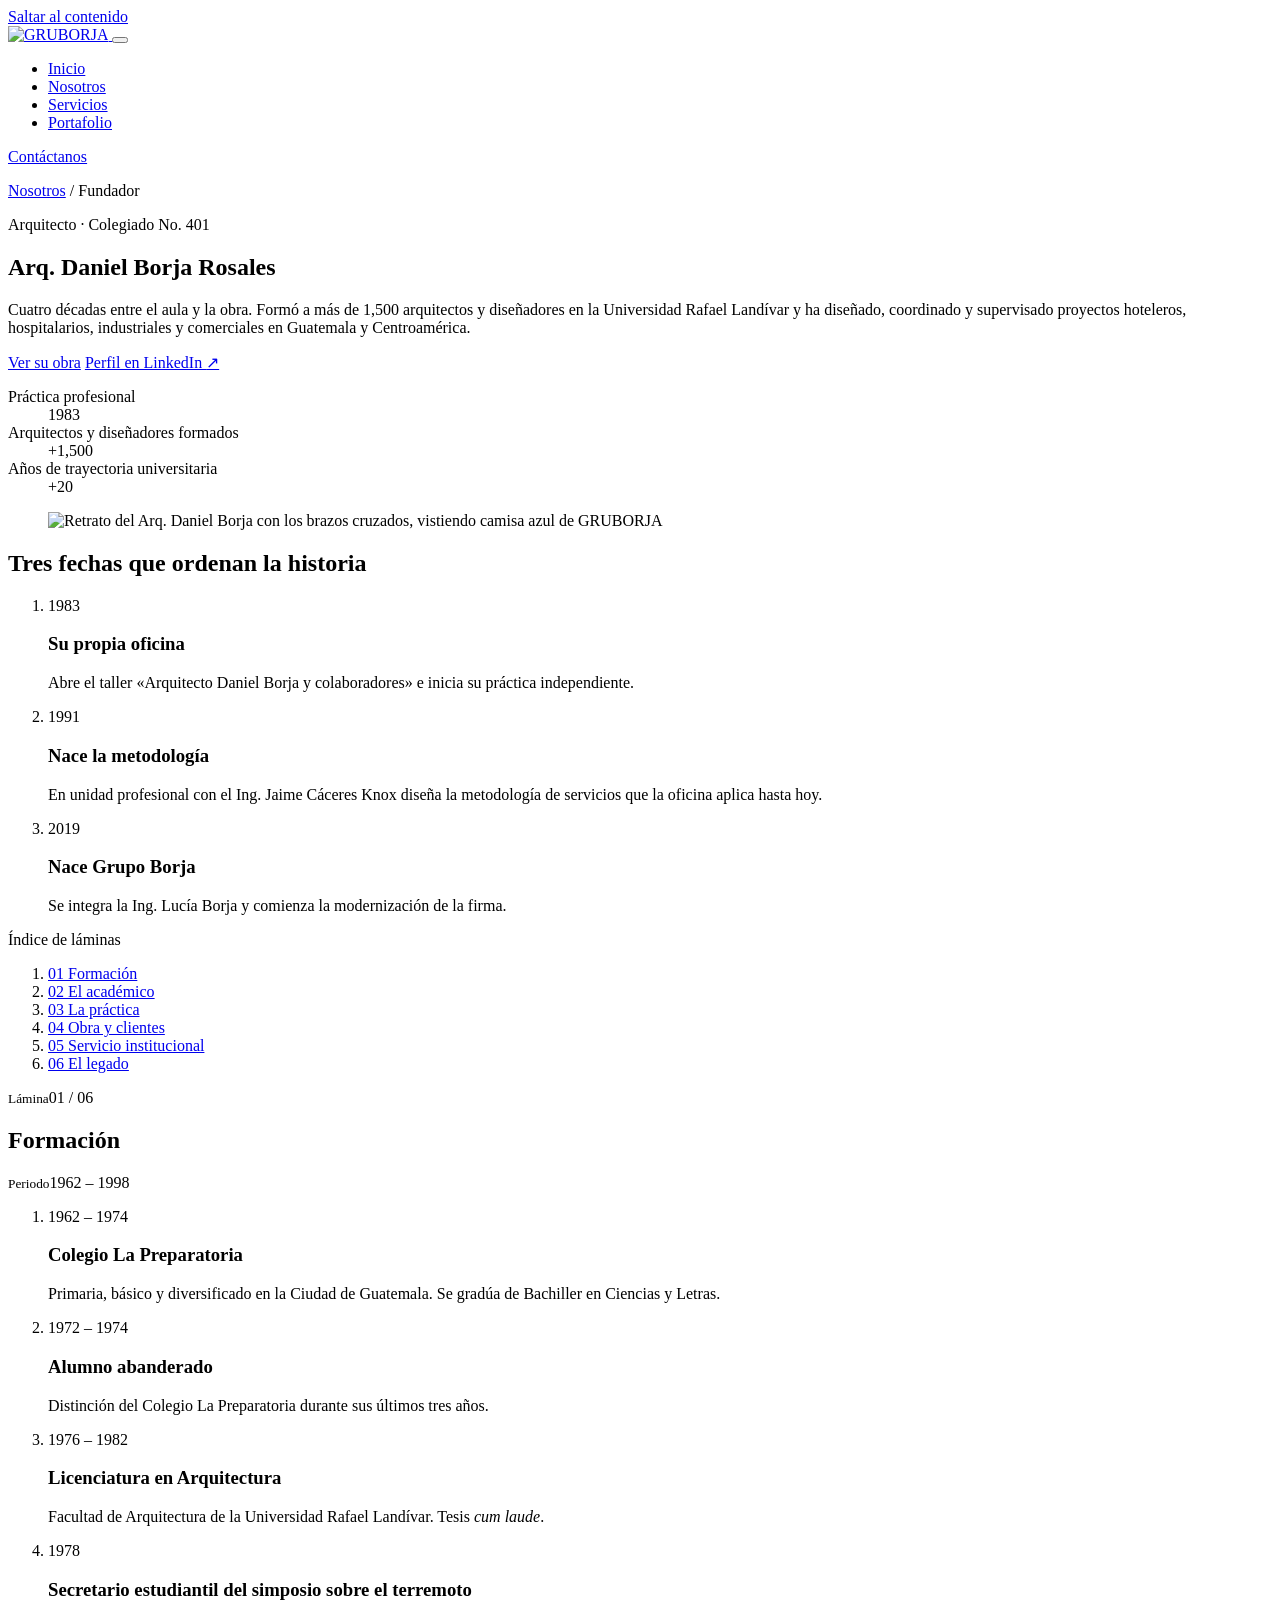
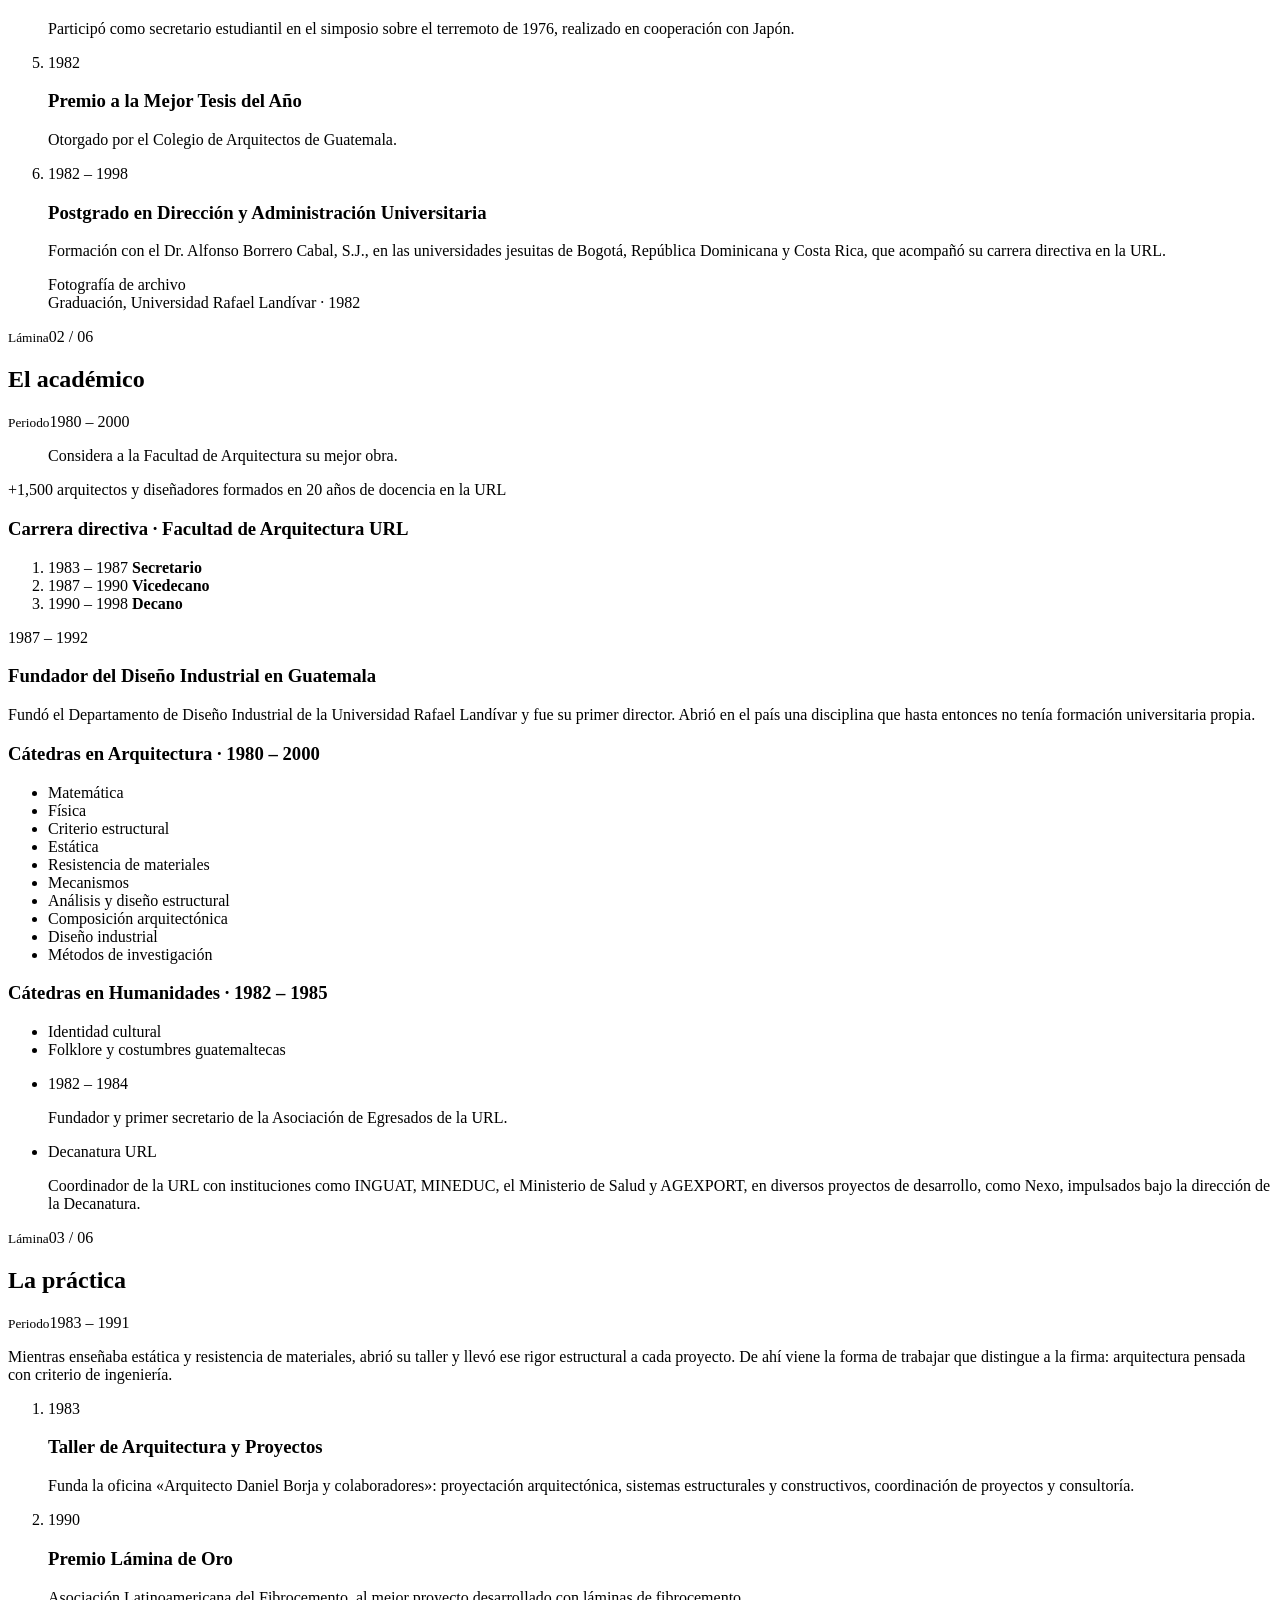
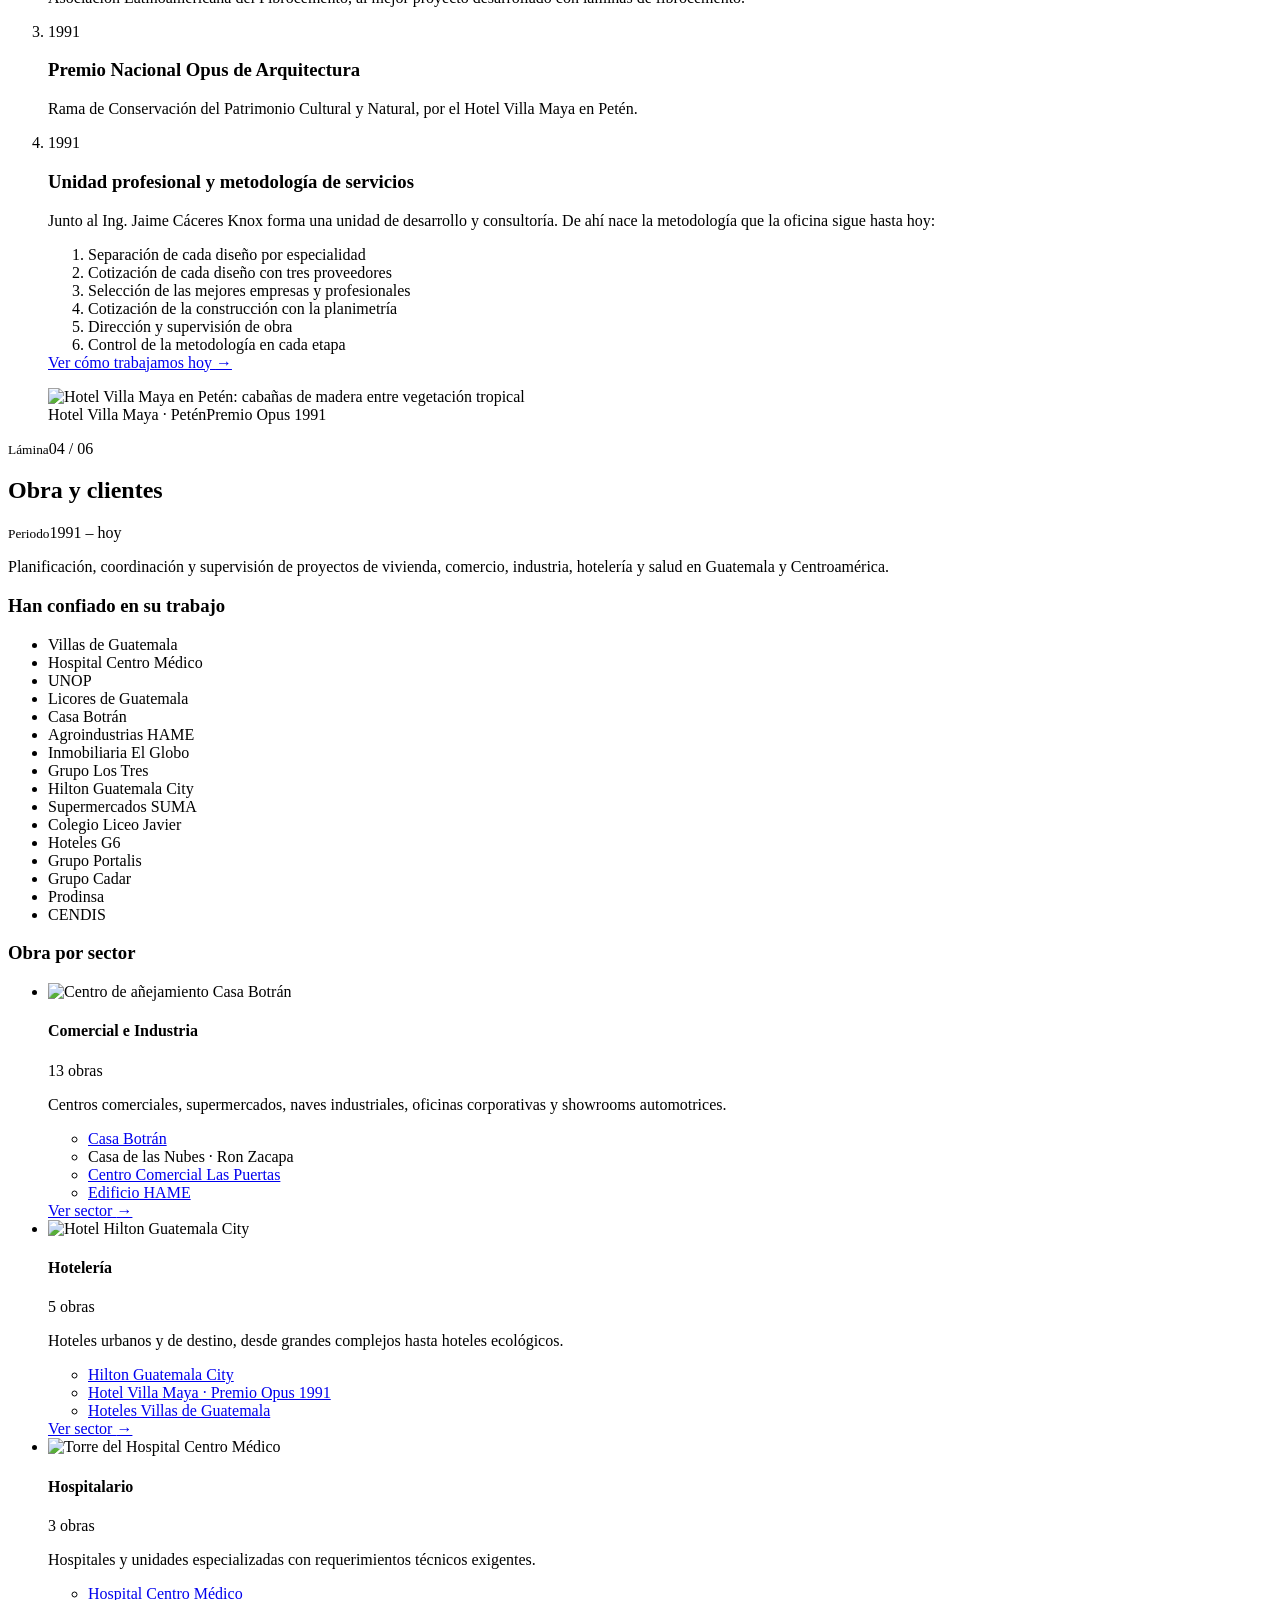
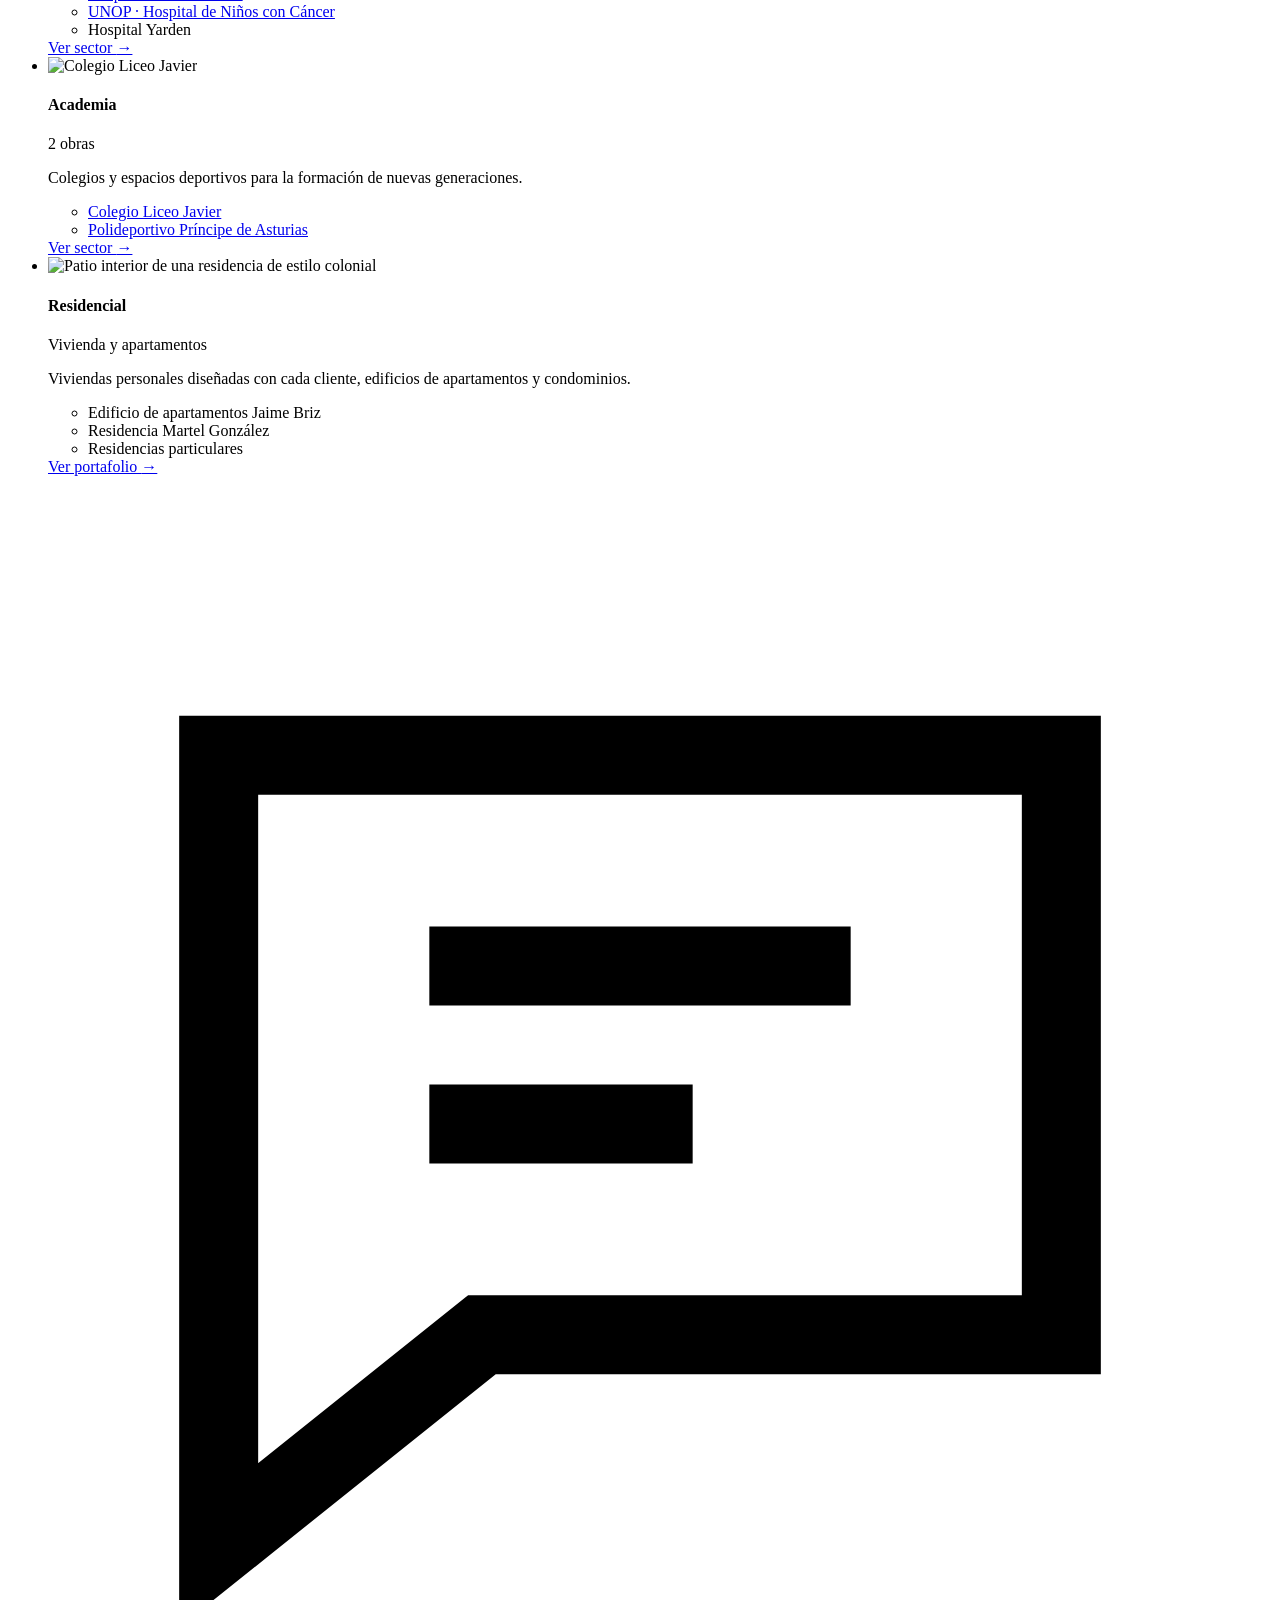
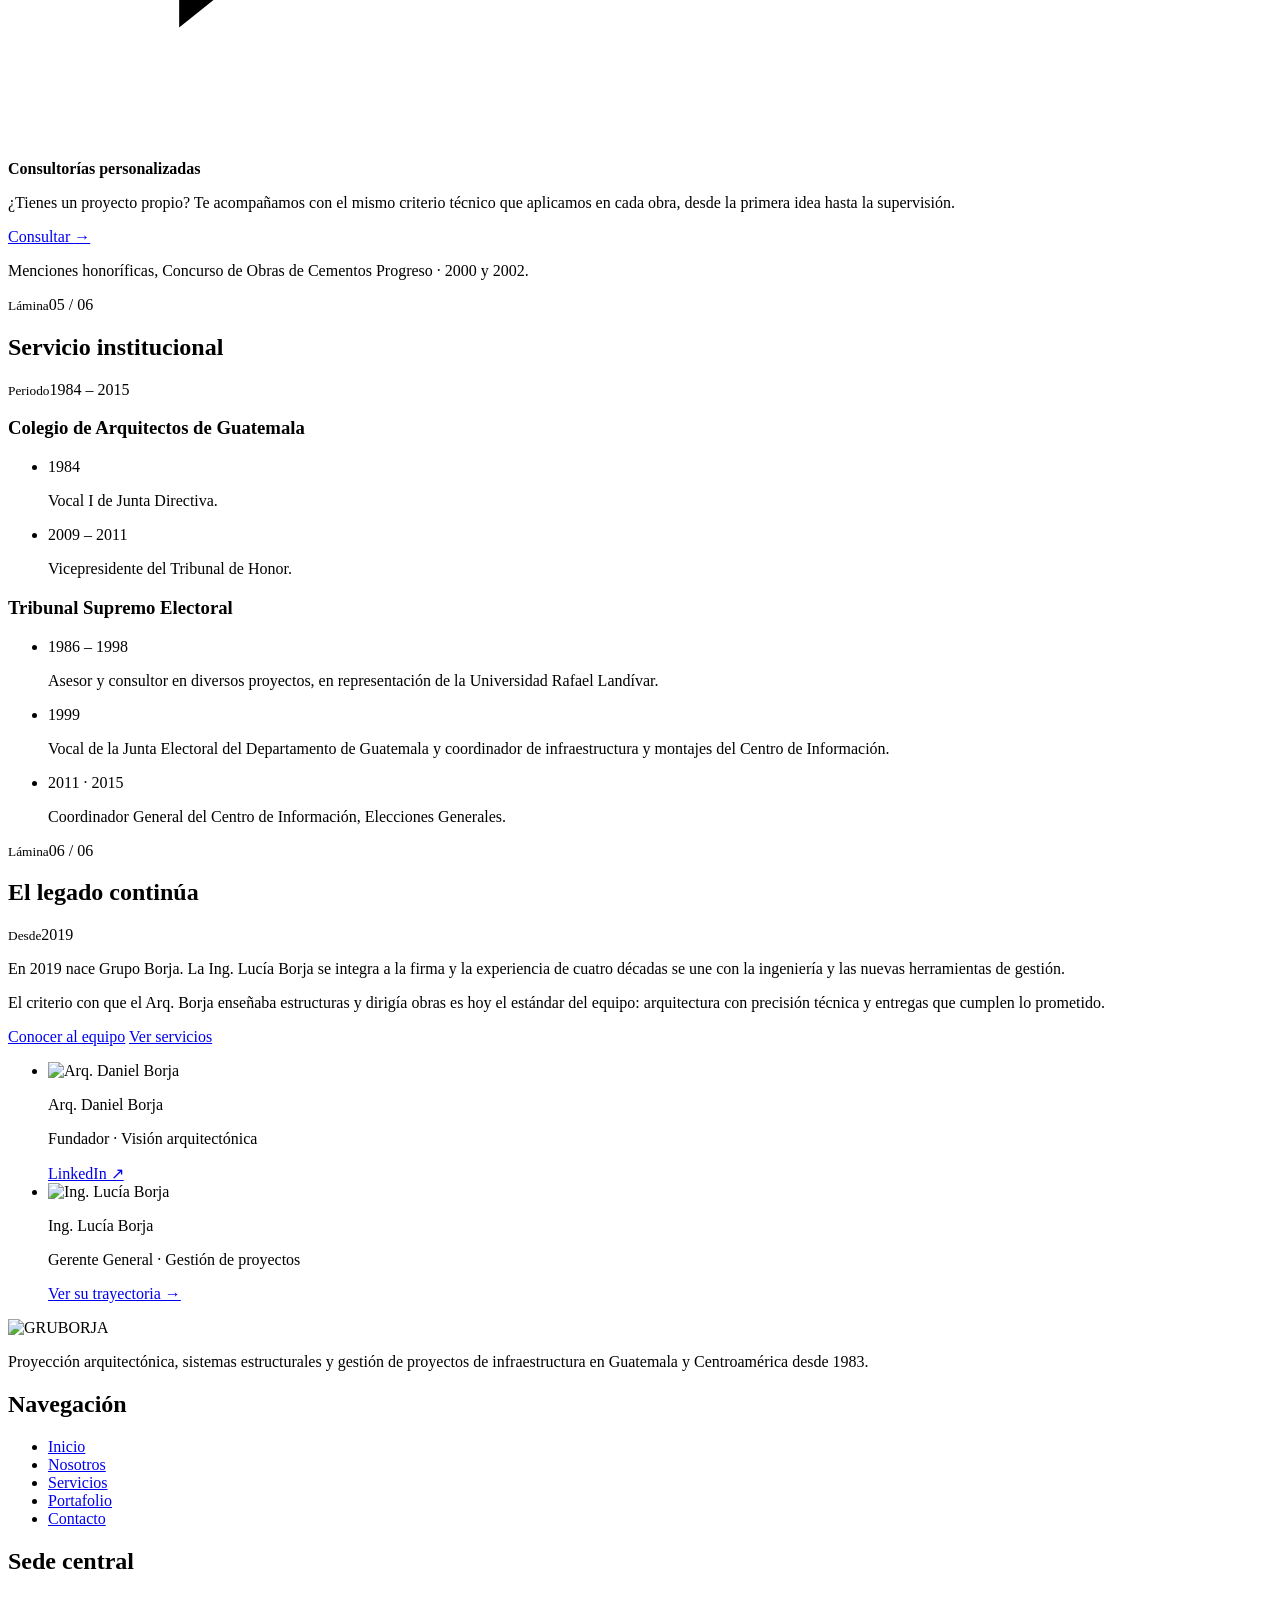
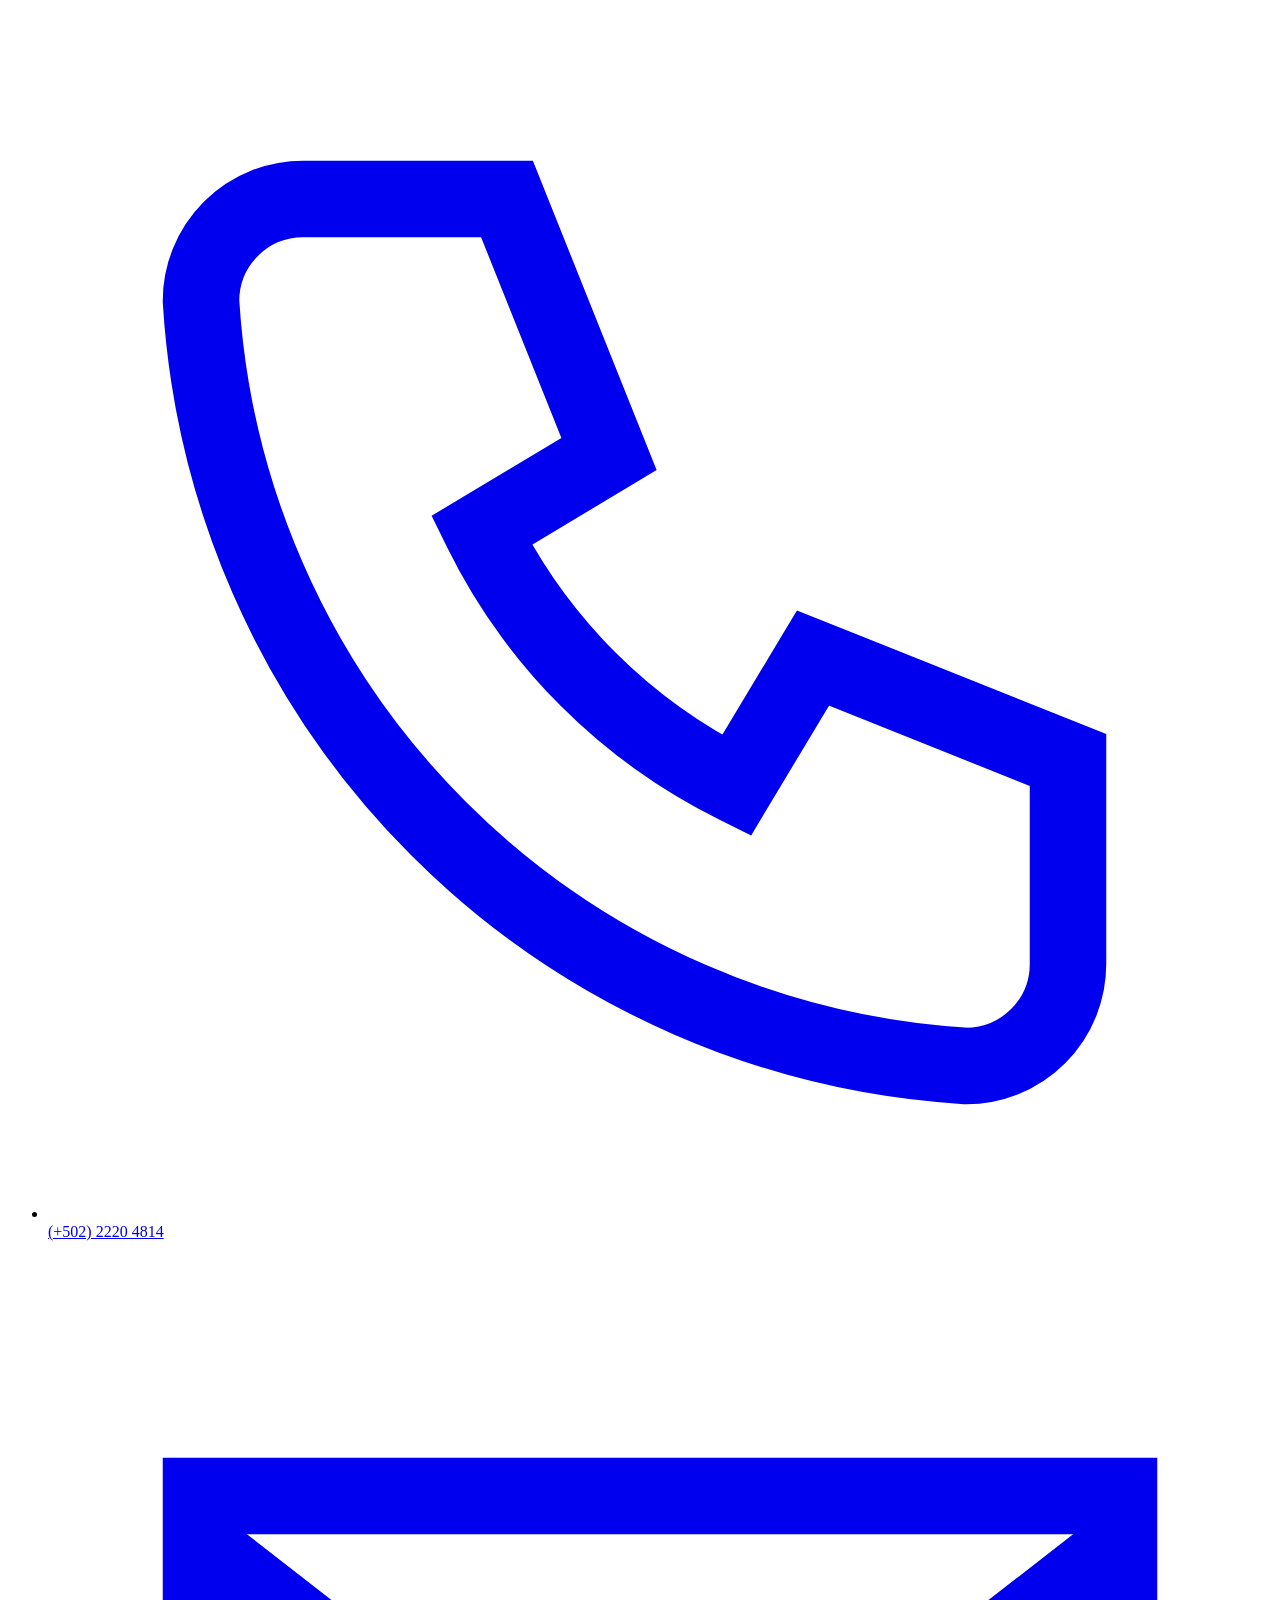
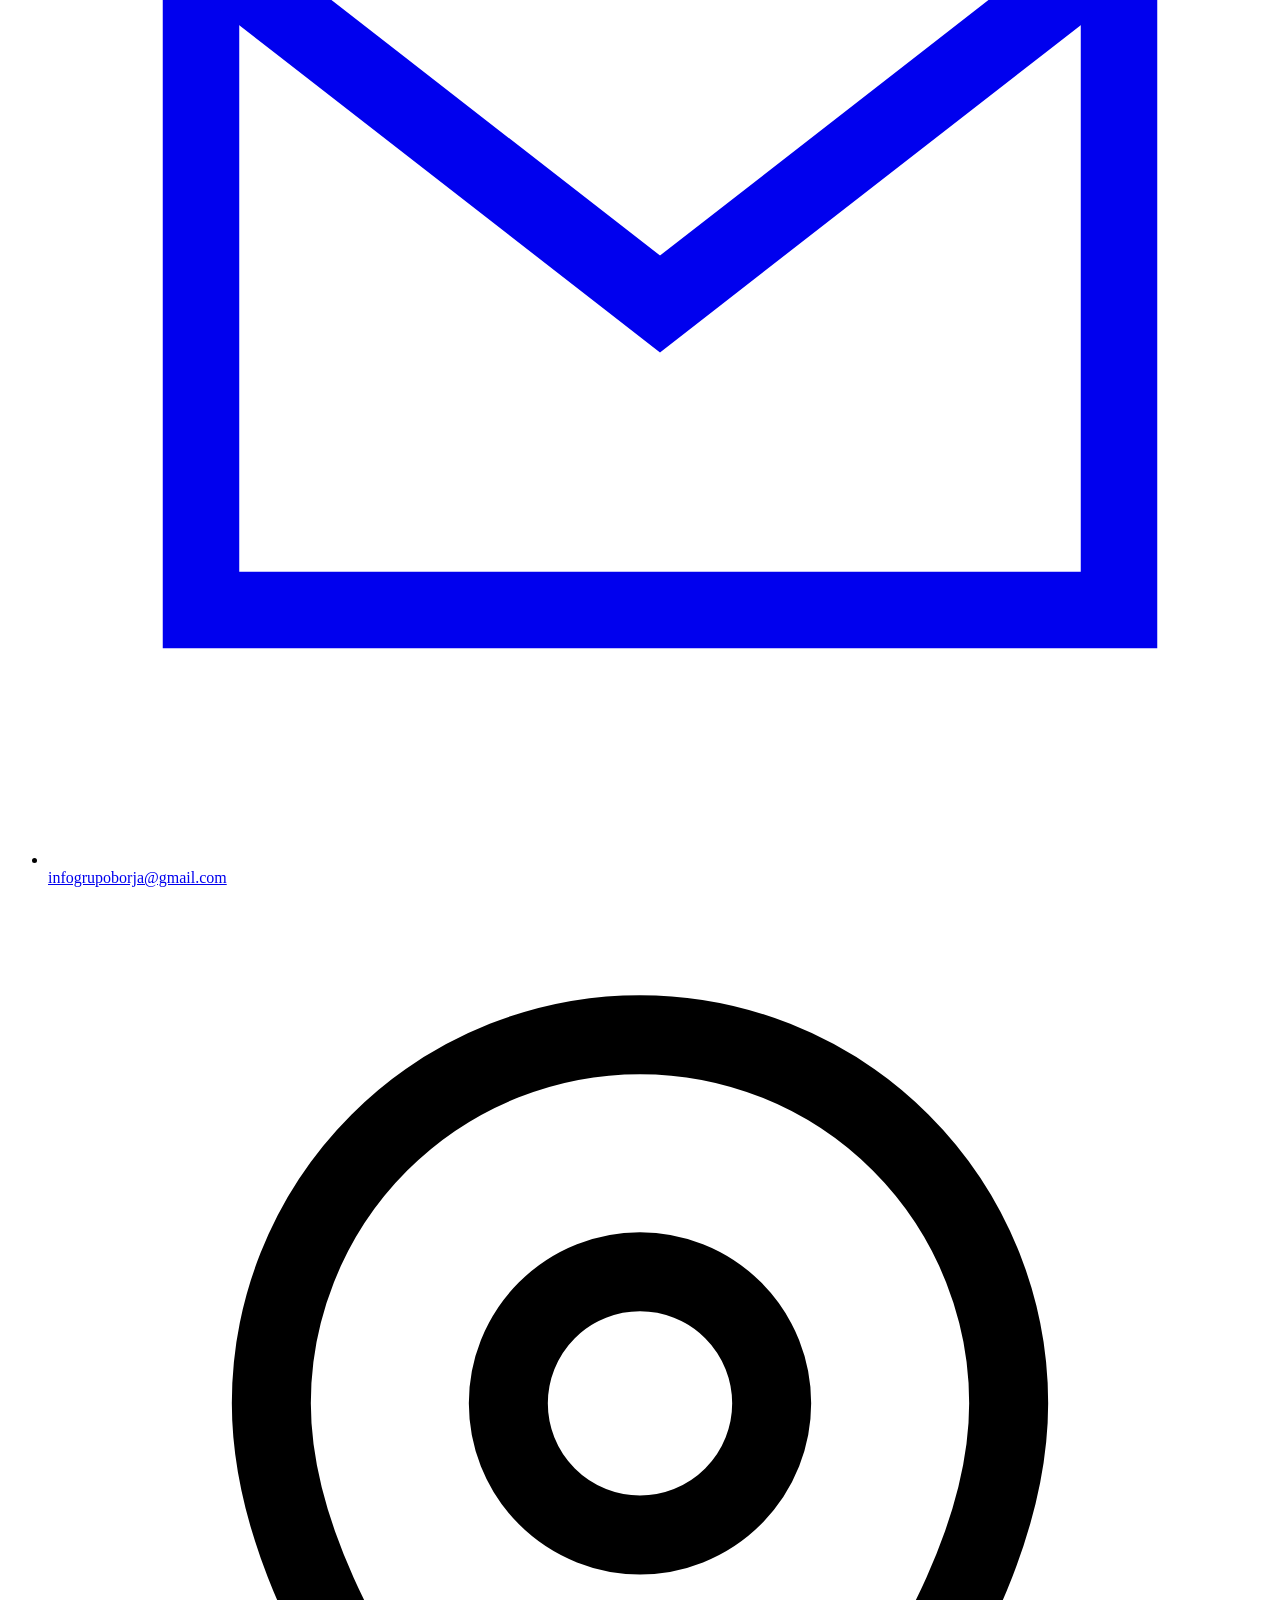
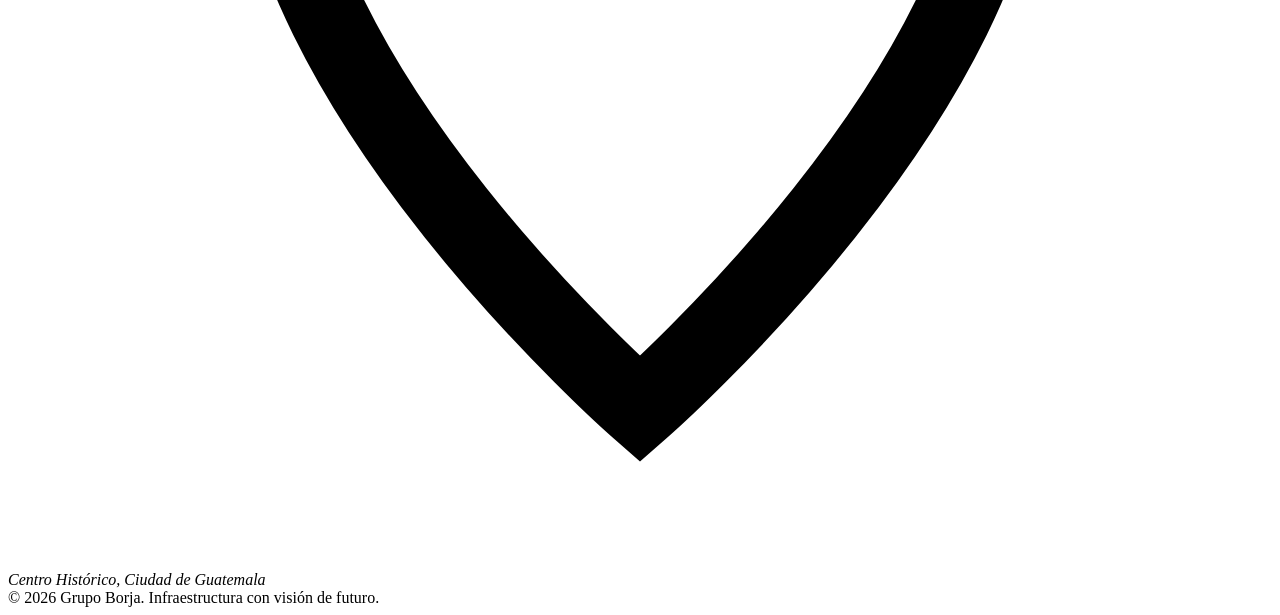
==== codbr.html @ 03e1e78d "feat(equipo): pagina de Lucia Borja y seccion La gerencia en Nosotros - lucia.html: trayectoria con " ====
<!DOCTYPE html>
<html lang="es" class="no-js">
<head>
  <meta charset="UTF-8">
  <meta name="viewport" content="width=device-width, initial-scale=1.0">
  <title>Arq. Daniel Borja</title>

  <!-- ==========================================================
       SEO: descripción y vista previa al compartir (WhatsApp, LinkedIn)
       Cambia "https://gruborja.com" por el dominio final del sitio.
       ========================================================== -->
  <meta name="description" content="Trayectoria del Arq. Daniel Borja Rosales: exdecano de la Facultad de Arquitectura URL, fundador del Diseño Industrial en Guatemala y más de 40 años de práctica profesional.">
  <meta property="og:type" content="profile">
  <meta property="og:title" content="Arq. Daniel Borja Rosales | Trayectoria">
  <meta property="og:description" content="Exdecano de Arquitectura URL, formador de más de 1,500 arquitectos y diseñadores y más de 40 años de obra en Guatemala y Centroamérica.">
  <meta property="og:image" content="assets/img/equipo/daniel-borja.webp">
  <meta property="og:url" content="https://gruborja.com/codbr.html">

  <!-- Tipografía de marca: Work Sans (la misma del logo y de los documentos GRUBORJA) -->
  <link rel="preconnect" href="https://fonts.googleapis.com">
  <link rel="preconnect" href="https://fonts.gstatic.com" crossorigin>
  <link href="https://fonts.googleapis.com/css2?family=Work+Sans:ital,wght@0,300;0,400;0,500;0,600;0,700;0,800;1,400;1,600&display=swap" rel="stylesheet">

  <link rel="icon" type="image/png" href="assets/logos/favicon.png">
  <link rel="apple-touch-icon" href="assets/logos/favicon.png">

  <!-- Estilos compartidos del sitio + estilos propios de esta página -->
  <link rel="stylesheet" href="css/variables.css">
  <link rel="stylesheet" href="css/base.css">
  <link rel="stylesheet" href="css/componentes.css">
  <link rel="stylesheet" href="css/fundador.css">

  <!-- Datos estructurados: ayudan a Google a entender quién es el Arq. Borja -->
  <script type="application/ld+json">
  {
    "@context": "https://schema.org",
    "@type": "Person",
    "name": "Daniel Arturo Borja Rosales",
    "honorificPrefix": "Arq.",
    "jobTitle": "Arquitecto fundador",
    "nationality": "Guatemalteca",
    "worksFor": { "@type": "Organization", "name": "GRUBORJA" },
    "alumniOf": [
      { "@type": "CollegeOrUniversity", "name": "Universidad Rafael Landívar" },
      { "@type": "EducationalOrganization", "name": "Colegio La Preparatoria" }
    ],
    "award": [
      "Premio a la Mejor Tesis del Año 1982, Colegio de Arquitectos de Guatemala",
      "Premio Lámina de Oro 1990, Asociación Latinoamericana del Fibrocemento",
      "Premio Nacional Opus de Arquitectura 1991, Hotel Villa Maya"
    ],
    "sameAs": ["https://www.linkedin.com/in/arqdanielborja/"]
  }
  </script>
</head>
<body>

  <a class="skip-link" href="#contenido">Saltar al contenido</a>

  <!-- HEADER FIJO (igual en todas las páginas) -->
  <header class="site-header">
    <div class="container site-header__inner">
      <a class="site-header__logo" href="index.html" aria-label="GRUBORJA — Inicio">
        <img src="assets/img/marca/gruborja-banner-color.png" alt="GRUBORJA" width="684" height="120">
      </a>

      <button class="menu-toggle" type="button" aria-expanded="false" aria-controls="menu-principal" aria-label="Abrir menú">
        <span class="menu-toggle__bar"></span>
        <span class="menu-toggle__bar"></span>
        <span class="menu-toggle__bar"></span>
      </button>

      <nav class="main-nav" id="menu-principal" aria-label="Navegación principal">
        <ul class="main-nav__list" role="list">
          <li><a class="main-nav__link" href="index.html">Inicio</a></li>
          <li><a class="main-nav__link" href="nosotros.html" aria-current="page">Nosotros</a></li>
          <li><a class="main-nav__link" href="servicios.html">Servicios</a></li>
          <li><a class="main-nav__link" href="portafolio.html">Portafolio</a></li>
        </ul>
        <a class="btn btn--primary btn--sm" href="contacto.html">Contáctanos</a>
      </nav>
    </div>
  </header>

  <main id="contenido">

    <!-- ==========================================================
         PORTADA
         ========================================================== -->
    <section class="portada" aria-labelledby="titulo-portada">
      <div class="contenedor portada__grid">

        <div class="portada__texto">
          <p class="migas"><a href="nosotros.html">Nosotros</a> <span aria-hidden="true">/</span> Fundador</p>
          <p class="eyebrow">Arquitecto · Colegiado No. 401</p>
          <h1 id="titulo-portada">Arq. Daniel Borja&nbsp;Rosales</h1>
          <p class="portada__lead">
            Cuatro décadas entre el aula y la obra. Formó a más de 1,500 arquitectos y diseñadores
            en la Universidad Rafael Landívar y ha diseñado, coordinado y supervisado
            proyectos hoteleros, hospitalarios, industriales y comerciales en Guatemala
            y Centroamérica.
          </p>

          <div class="portada__acciones">
            <a class="boton boton--primario" href="#lamina-04">Ver su obra</a>
            <a class="boton boton--linea" href="https://www.linkedin.com/in/arqdanielborja/" target="_blank" rel="noopener">
              Perfil en LinkedIn <span aria-hidden="true">↗</span>
            </a>
          </div>

          <dl class="cifras">
            <div class="cifras__item">
              <dt>Práctica profesional</dt>
              <dd>1983</dd>
            </div>
            <div class="cifras__item">
              <dt>Arquitectos y diseñadores formados</dt>
              <dd>+1,500</dd>
            </div>
            <div class="cifras__item">
              <dt>Años de trayectoria universitaria</dt>
              <dd>+20</dd>
            </div>
          </dl>
        </div>

        <figure class="portada__retrato">
          <img src="assets/img/equipo/daniel-borja.webp" width="1000" height="1250" fetchpriority="high"
               alt="Retrato del Arq. Daniel Borja con los brazos cruzados, vistiendo camisa azul de GRUBORJA">
        </figure>

      </div>
    </section>

    <!-- ==========================================================
         TRES FECHAS CLAVE (diferencia persona / unidad / empresa)
         ========================================================== -->
    <section class="fechas" aria-labelledby="titulo-fechas">
      <div class="contenedor">
        <h2 id="titulo-fechas" class="fechas__titulo">Tres fechas que ordenan la historia</h2>
        <ol class="fechas__lista">
          <li class="fechas__item">
            <span class="fechas__punto" aria-hidden="true"></span>
            <span class="fechas__anio">1983</span>
            <h3 class="fechas__nombre">Su propia oficina</h3>
            <p>Abre el taller «Arquitecto Daniel Borja y colaboradores» e inicia su práctica independiente.</p>
          </li>
          <li class="fechas__item">
            <span class="fechas__punto" aria-hidden="true"></span>
            <span class="fechas__anio">1991</span>
            <h3 class="fechas__nombre">Nace la metodología</h3>
            <p>En unidad profesional con el Ing. Jaime Cáceres Knox diseña la metodología de servicios que la oficina aplica hasta hoy.</p>
          </li>
          <li class="fechas__item fechas__item--marca">
            <span class="fechas__punto" aria-hidden="true"></span>
            <span class="fechas__anio">2019</span>
            <h3 class="fechas__nombre">Nace Grupo Borja</h3>
            <p>Se integra la Ing. Lucía Borja y comienza la modernización de la firma.</p>
          </li>
        </ol>
      </div>
    </section>

    <!-- ==========================================================
         LÁMINAS (capítulos) + ÍNDICE LATERAL
         ========================================================== -->
    <div class="contenedor laminas">

      <!-- Índice fijo en escritorio; se marca el capítulo visible con JS -->
      <nav class="indice" aria-label="Capítulos de la trayectoria">
        <p class="indice__titulo">Índice de láminas</p>
        <ol>
          <li><a href="#lamina-01"><span>01</span> Formación</a></li>
          <li><a href="#lamina-02"><span>02</span> El académico</a></li>
          <li><a href="#lamina-03"><span>03</span> La práctica</a></li>
          <li><a href="#lamina-04"><span>04</span> Obra y clientes</a></li>
          <li><a href="#lamina-05"><span>05</span> Servicio institucional</a></li>
          <li><a href="#lamina-06"><span>06</span> El legado</a></li>
        </ol>
      </nav>

      <div class="laminas__cuerpo">

        <!-- ======================= LÁMINA 01 ======================= -->
        <section id="lamina-01" class="lamina" aria-labelledby="t-01">
          <header class="cajetin">
            <span class="cajetin__celda"><small>Lámina</small>01 / 06</span>
            <h2 id="t-01" class="cajetin__titulo">Formación</h2>
            <span class="cajetin__celda"><small>Periodo</small>1962 – 1998</span>
          </header>

          <div class="lamina__grid">
            <ol class="hitos">
              <li class="hito">
                <span class="hito__anio">1962 – 1974</span>
                <div>
                  <h3>Colegio La Preparatoria</h3>
                  <p>Primaria, básico y diversificado en la Ciudad de Guatemala. Se gradúa de Bachiller en Ciencias y Letras.</p>
                </div>
              </li>
              <li class="hito hito--premio">
                <span class="hito__anio">1972 – 1974</span>
                <div>
                  <h3>Alumno abanderado</h3>
                  <p>Distinción del Colegio La Preparatoria durante sus últimos tres años.</p>
                </div>
              </li>
              <li class="hito">
                <span class="hito__anio">1976 – 1982</span>
                <div>
                  <h3>Licenciatura en Arquitectura</h3>
                  <p>Facultad de Arquitectura de la Universidad Rafael Landívar. Tesis <em>cum laude</em>.</p>
                </div>
              </li>
              <li class="hito">
                <span class="hito__anio">1978</span>
                <div>
                  <h3>Secretario estudiantil del simposio sobre el terremoto</h3>
                  <p>Participó como secretario estudiantil en el simposio sobre el terremoto de 1976, realizado en cooperación con Japón.</p>
                </div>
              </li>
              <li class="hito hito--premio">
                <span class="hito__anio">1982</span>
                <div>
                  <h3>Premio a la Mejor Tesis del Año</h3>
                  <p>Otorgado por el Colegio de Arquitectos de Guatemala.</p>
                </div>
              </li>
              <li class="hito">
                <span class="hito__anio">1982 – 1998</span>
                <div>
                  <h3>Postgrado en Dirección y Administración Universitaria</h3>
                  <p>Formación con el Dr. Alfonso Borrero Cabal, S.J., en las universidades jesuitas de Bogotá, República Dominicana y Costa Rica, que acompañó su carrera directiva en la URL.</p>
                </div>
              </li>
            </ol>

            <!-- REEMPLAZAR: fotografía de archivo (graduación 1982, La Preparatoria, etc.)
                 Cambia este <div> por:
                 <img src="assets/img/equipo/graduacion-1982.webp" width="800" height="1000" alt="..."> -->
            <figure class="pendiente" aria-label="Espacio reservado para fotografía de archivo">
              <div class="pendiente__lienzo" aria-hidden="true">
                <span>Fotografía de archivo</span>
              </div>
              <figcaption>Graduación, Universidad Rafael Landívar · 1982</figcaption>
            </figure>
          </div>
        </section>

        <!-- ======================= LÁMINA 02 ======================= -->
        <section id="lamina-02" class="lamina" aria-labelledby="t-02">
          <header class="cajetin">
            <span class="cajetin__celda"><small>Lámina</small>02 / 06</span>
            <h2 id="t-02" class="cajetin__titulo">El académico</h2>
            <span class="cajetin__celda"><small>Periodo</small>1980 – 2000</span>
          </header>

          <div class="academico__apertura">
            <blockquote class="cita">
              <p>Considera a la Facultad de Arquitectura su mejor obra.</p>
            </blockquote>
            <div class="dato-grande">
              <span class="dato-grande__cifra">+1,500</span>
              <span class="dato-grande__texto">arquitectos y diseñadores formados en 20 años de docencia en la URL</span>
            </div>
          </div>

          <!-- Escalera de cargos: cada peldaño es un cargo directivo -->
          <h3 class="subtitulo">Carrera directiva · Facultad de Arquitectura URL</h3>
          <ol class="escalera">
            <li class="escalera__peldano" style="--nivel: 1">
              <span class="escalera__anio">1983 – 1987</span>
              <strong>Secretario</strong>
            </li>
            <li class="escalera__peldano" style="--nivel: 2">
              <span class="escalera__anio">1987 – 1990</span>
              <strong>Vicedecano</strong>
            </li>
            <li class="escalera__peldano escalera__peldano--cima" style="--nivel: 3">
              <span class="escalera__anio">1990 – 1998</span>
              <strong>Decano</strong>
            </li>
          </ol>

          <div class="destacado">
            <p class="eyebrow">1987 – 1992</p>
            <h3>Fundador del Diseño Industrial en Guatemala</h3>
            <p>Fundó el Departamento de Diseño Industrial de la Universidad Rafael Landívar y fue su primer director. Abrió en el país una disciplina que hasta entonces no tenía formación universitaria propia.</p>
          </div>

          <div class="lamina__grid lamina__grid--parejo">
            <div>
              <h3 class="subtitulo">Cátedras en Arquitectura · 1980 – 2000</h3>
              <ul class="etiquetas">
                <li>Matemática</li>
                <li>Física</li>
                <li>Criterio estructural</li>
                <li>Estática</li>
                <li>Resistencia de materiales</li>
                <li>Mecanismos</li>
                <li>Análisis y diseño estructural</li>
                <li>Composición arquitectónica</li>
                <li>Diseño industrial</li>
                <li>Métodos de investigación</li>
              </ul>
              <h3 class="subtitulo">Cátedras en Humanidades · 1982 – 1985</h3>
              <ul class="etiquetas">
                <li>Identidad cultural</li>
                <li>Folklore y costumbres guatemaltecas</li>
              </ul>
            </div>

            <ul class="registro">
              <li>
                <span class="registro__anio">1982 – 1984</span>
                <p>Fundador y primer secretario de la Asociación de Egresados de la URL.</p>
              </li>
              <li>
                <span class="registro__anio">Decanatura URL</span>
                <p>Coordinador de la URL con instituciones como INGUAT, MINEDUC, el Ministerio de Salud y AGEXPORT, en diversos proyectos de desarrollo, como Nexo, impulsados bajo la dirección de la Decanatura.</p>
              </li>
            </ul>
          </div>
        </section>

        <!-- ======================= LÁMINA 03 ======================= -->
        <section id="lamina-03" class="lamina" aria-labelledby="t-03">
          <header class="cajetin">
            <span class="cajetin__celda"><small>Lámina</small>03 / 06</span>
            <h2 id="t-03" class="cajetin__titulo">La práctica</h2>
            <span class="cajetin__celda"><small>Periodo</small>1983 – 1991</span>
          </header>

          <p class="lamina__intro">
            Mientras enseñaba estática y resistencia de materiales, abrió su taller y llevó
            ese rigor estructural a cada proyecto. De ahí viene la forma de trabajar que
            distingue a la firma: arquitectura pensada con criterio de ingeniería.
          </p>

          <div class="lamina__grid">
            <ol class="hitos">
              <li class="hito">
                <span class="hito__anio">1983</span>
                <div>
                  <h3>Taller de Arquitectura y Proyectos</h3>
                  <p>Funda la oficina «Arquitecto Daniel Borja y colaboradores»: proyectación arquitectónica, sistemas estructurales y constructivos, coordinación de proyectos y consultoría.</p>
                </div>
              </li>
              <li class="hito hito--premio">
                <span class="hito__anio">1990</span>
                <div>
                  <h3>Premio Lámina de Oro</h3>
                  <p>Asociación Latinoamericana del Fibrocemento, al mejor proyecto desarrollado con láminas de fibrocemento.</p>
                </div>
              </li>
              <li class="hito hito--premio">
                <span class="hito__anio">1991</span>
                <div>
                  <h3>Premio Nacional Opus de Arquitectura</h3>
                  <p>Rama de Conservación del Patrimonio Cultural y Natural, por el Hotel Villa Maya en Petén.</p>
                </div>
              </li>
              <li class="hito">
                <span class="hito__anio">1991</span>
                <div>
                  <h3>Unidad profesional y metodología de servicios</h3>
                  <p>Junto al Ing. Jaime Cáceres Knox forma una unidad de desarrollo y consultoría. De ahí nace la metodología que la oficina sigue hasta hoy:</p>
                  <ol class="metodo">
                    <li>Separación de cada diseño por especialidad</li>
                    <li>Cotización de cada diseño con tres proveedores</li>
                    <li>Selección de las mejores empresas y profesionales</li>
                    <li>Cotización de la construcción con la planimetría</li>
                    <li>Dirección y supervisión de obra</li>
                    <li>Control de la metodología en cada etapa</li>
                  </ol>
                  <a class="enlace-flecha" href="servicios.html">Ver cómo trabajamos hoy <span aria-hidden="true">→</span></a>
                </div>
              </li>
            </ol>

            <figure class="foto">
              <img src="assets/img/proyectos/villa-maya/villa-maya-1.webp" width="1200" height="900" loading="lazy"
                   alt="Hotel Villa Maya en Petén: cabañas de madera entre vegetación tropical">
              <figcaption><span>Hotel Villa Maya · Petén</span><span>Premio Opus 1991</span></figcaption>
            </figure>
          </div>
        </section>

        <!-- ======================= LÁMINA 04 ======================= -->
        <section id="lamina-04" class="lamina" aria-labelledby="t-04">
          <header class="cajetin">
            <span class="cajetin__celda"><small>Lámina</small>04 / 06</span>
            <h2 id="t-04" class="cajetin__titulo">Obra y clientes</h2>
            <span class="cajetin__celda"><small>Periodo</small>1991 – hoy</span>
          </header>

          <p class="lamina__intro">
            Planificación, coordinación y supervisión de proyectos de vivienda,
            comercio, industria, hotelería y salud en Guatemala y Centroamérica.
          </p>

          <!-- ======================================================
               MURO DE MARCAS · "Han confiado en su trabajo"
               Por ahora cada casilla muestra el nombre en texto.
               Cuando tengas la autorización y el logo, cambia el <span> por:
               <img src="assets/logos/clientes/nombre.svg" alt="Nombre de la marca">
               Para quitar o agregar marcas, borra o copia un <li>.
               ====================================================== -->
          <div class="marcas">
            <h3 class="subtitulo">Han confiado en su trabajo</h3>
            <ul class="marcas__muro">
              <li class="marca"><span>Villas de Guatemala</span></li>
              <li class="marca"><span>Hospital Centro Médico</span></li>
              <li class="marca"><span>UNOP</span></li>
              <li class="marca"><span>Licores de Guatemala</span></li>
              <li class="marca"><span>Casa Botrán</span></li>
              <li class="marca"><span>Agroindustrias HAME</span></li>
              <li class="marca"><span>Inmobiliaria El Globo</span></li>
              <li class="marca"><span>Grupo Los Tres</span></li>
              <li class="marca"><span>Hilton Guatemala City</span></li>
              <li class="marca"><span>Supermercados SUMA</span></li>
              <li class="marca"><span>Colegio Liceo Javier</span></li>
              <li class="marca"><span>Hoteles G6</span></li>
              <li class="marca"><span>Grupo Portalis</span></li>
              <li class="marca"><span>Grupo Cadar</span></li>
              <li class="marca"><span>Prodinsa</span></li>
              <li class="marca"><span>CENDIS</span></li>
            </ul>
          </div>

          <!-- ======================================================
               OBRA POR SECTOR
               Los sectores son los mismos del portafolio (data/proyectos.js).
               Cada fila muestra solo las obras más representativas:
               "Ver sector" abre portafolio.html?sector=<clave> ya filtrado,
               y cada obra subrayada abre su ficha (portafolio.html#<id>).
               ====================================================== -->
          <h3 class="subtitulo">Obra por sector</h3>
          <ul class="sectores">
            <li class="sector">
              <img class="sector__foto" src="assets/img/proyectos/casa-botran/casa-botran-1.webp" width="1200" height="900" loading="lazy" alt="Centro de añejamiento Casa Botrán">
              <div class="sector__cabeza">
                <h4 class="sector__nombre">Comercial e Industria</h4>
                <span class="sector__conteo">13 obras</span>
              </div>
              <div>
                <p class="sector__texto">Centros comerciales, supermercados, naves industriales, oficinas corporativas y showrooms automotrices.</p>
                <ul class="sector__obras">
                  <li><a href="portafolio.html#casa-botran">Casa Botrán</a></li>
                  <li>Casa de las Nubes · Ron Zacapa</li>
                  <li><a href="portafolio.html#las-puertas">Centro Comercial Las Puertas</a></li>
                  <li><a href="portafolio.html#edificio-hame">Edificio HAME</a></li>
                </ul>
              </div>
              <a class="sector__enlace" href="portafolio.html?sector=comercial" aria-label="Ver el sector Comercial e Industria en el portafolio">Ver sector <span aria-hidden="true">→</span></a>
            </li>
            <li class="sector">
              <img class="sector__foto" src="assets/img/proyectos/hilton-guatemala/hilton-guatemala-1.webp" width="1200" height="900" loading="lazy" alt="Hotel Hilton Guatemala City">
              <div class="sector__cabeza">
                <h4 class="sector__nombre">Hotelería</h4>
                <span class="sector__conteo">5 obras</span>
              </div>
              <div>
                <p class="sector__texto">Hoteles urbanos y de destino, desde grandes complejos hasta hoteles ecológicos.</p>
                <ul class="sector__obras">
                  <li><a href="portafolio.html#hilton-guatemala">Hilton Guatemala City</a></li>
                  <li><a href="portafolio.html#villa-maya">Hotel Villa Maya · Premio Opus 1991</a></li>
                  <li><a href="portafolio.html#villas-de-guatemala">Hoteles Villas de Guatemala</a></li>
                </ul>
              </div>
              <a class="sector__enlace" href="portafolio.html?sector=hoteleria" aria-label="Ver el sector Hotelería en el portafolio">Ver sector <span aria-hidden="true">→</span></a>
            </li>
            <li class="sector">
              <img class="sector__foto" src="assets/img/proyectos/centro-medico/centro-medico-1.webp" width="1200" height="900" loading="lazy" alt="Torre del Hospital Centro Médico">
              <div class="sector__cabeza">
                <h4 class="sector__nombre">Hospitalario</h4>
                <span class="sector__conteo">3 obras</span>
              </div>
              <div>
                <p class="sector__texto">Hospitales y unidades especializadas con requerimientos técnicos exigentes.</p>
                <ul class="sector__obras">
                  <li><a href="portafolio.html#centro-medico">Hospital Centro Médico</a></li>
                  <li><a href="portafolio.html#unop">UNOP · Hospital de Niños con Cáncer</a></li>
                  <li>Hospital Yarden</li>
                </ul>
              </div>
              <a class="sector__enlace" href="portafolio.html?sector=hospitalario" aria-label="Ver el sector Hospitalario en el portafolio">Ver sector <span aria-hidden="true">→</span></a>
            </li>
            <li class="sector">
              <img class="sector__foto" src="assets/img/proyectos/liceo-javier/liceo-javier-1.webp" width="1200" height="900" loading="lazy" alt="Colegio Liceo Javier">
              <div class="sector__cabeza">
                <h4 class="sector__nombre">Academia</h4>
                <span class="sector__conteo">2 obras</span>
              </div>
              <div>
                <p class="sector__texto">Colegios y espacios deportivos para la formación de nuevas generaciones.</p>
                <ul class="sector__obras">
                  <li><a href="portafolio.html#liceo-javier">Colegio Liceo Javier</a></li>
                  <li><a href="portafolio.html#principe-de-asturias">Polideportivo Príncipe de Asturias</a></li>
                </ul>
              </div>
              <a class="sector__enlace" href="portafolio.html?sector=academia" aria-label="Ver el sector Academia en el portafolio">Ver sector <span aria-hidden="true">→</span></a>
            </li>
            <li class="sector">
              <!-- Foto genérica: reemplázala por una obra real guardándola con el mismo nombre
                   en assets/img/proyectos/residencial/residencial-1.webp -->
              <img class="sector__foto" src="assets/img/proyectos/residencial/residencial-1.webp" width="648" height="486" loading="lazy" alt="Patio interior de una residencia de estilo colonial">
              <div class="sector__cabeza">
                <h4 class="sector__nombre">Residencial</h4>
                <span class="sector__conteo">Vivienda y apartamentos</span>
              </div>
              <div>
                <p class="sector__texto">Viviendas personales diseñadas con cada cliente, edificios de apartamentos y condominios.</p>
                <ul class="sector__obras">
                  <li>Edificio de apartamentos Jaime Briz</li>
                  <li>Residencia Martel González</li>
                  <li>Residencias particulares</li>
                </ul>
              </div>
              <a class="sector__enlace" href="portafolio.html" aria-label="Ver el portafolio">Ver portafolio <span aria-hidden="true">→</span></a>
            </li>
          </ul>

          <div class="consultoria">
            <svg viewBox="0 0 24 24" fill="none" stroke="currentColor" stroke-width="1.5" aria-hidden="true"><path d="M4 5h16v11H9l-5 4V5Z"/><path d="M8 9h8M8 12h5"/></svg>
            <div>
              <strong>Consultorías personalizadas</strong>
              <p>¿Tienes un proyecto propio? Te acompañamos con el mismo criterio técnico que aplicamos en cada obra, desde la primera idea hasta la supervisión.</p>
            </div>
            <a class="enlace-flecha consultoria__enlace" href="mailto:infogrupoborja@gmail.com?subject=Solicitud%20de%20consultor%C3%ADa%20personalizada">Consultar <span aria-hidden="true">→</span></a>
          </div>

          <p class="nota-obra">
            <span class="nota-obra__mencion">Menciones honoríficas, Concurso de Obras de Cementos Progreso · 2000 y 2002.</span>
          </p>

        </section>

        <!-- ======================= LÁMINA 05 ======================= -->
        <section id="lamina-05" class="lamina" aria-labelledby="t-05">
          <header class="cajetin">
            <span class="cajetin__celda"><small>Lámina</small>05 / 06</span>
            <h2 id="t-05" class="cajetin__titulo">Servicio institucional</h2>
            <span class="cajetin__celda"><small>Periodo</small>1984 – 2015</span>
          </header>

          <div class="lamina__grid lamina__grid--parejo">
            <div>
              <h3 class="subtitulo">Colegio de Arquitectos de Guatemala</h3>
              <ul class="registro">
                <li>
                  <span class="registro__anio">1984</span>
                  <p>Vocal I de Junta Directiva.</p>
                </li>
                <li>
                  <span class="registro__anio">2009 – 2011</span>
                  <p>Vicepresidente del Tribunal de Honor.</p>
                </li>
              </ul>
            </div>
            <div>
              <h3 class="subtitulo">Tribunal Supremo Electoral</h3>
              <ul class="registro">
                <li>
                  <span class="registro__anio">1986 – 1998</span>
                  <p>Asesor y consultor en diversos proyectos, en representación de la Universidad Rafael Landívar.</p>
                </li>
                <li>
                  <span class="registro__anio">1999</span>
                  <p>Vocal de la Junta Electoral del Departamento de Guatemala y coordinador de infraestructura y montajes del Centro de Información.</p>
                </li>
                <li>
                  <span class="registro__anio">2011 · 2015</span>
                  <p>Coordinador General del Centro de Información, Elecciones Generales.</p>
                </li>
              </ul>
            </div>
          </div>
        </section>

      </div>
    </div>

    <!-- ==========================================================
         LÁMINA 06 · EL LEGADO (ancho completo, fondo oscuro)
         ========================================================== -->
    <section id="lamina-06" class="lamina legado" aria-labelledby="t-06">
      <div class="contenedor">
        <header class="cajetin cajetin--claro">
          <span class="cajetin__celda"><small>Lámina</small>06 / 06</span>
          <h2 id="t-06" class="cajetin__titulo">El legado continúa</h2>
          <span class="cajetin__celda"><small>Desde</small>2019</span>
        </header>

        <div class="legado__grid">
          <div class="legado__texto">
            <p class="legado__lead">
              En 2019 nace Grupo Borja. La Ing. Lucía Borja se integra a la firma y la
              experiencia de cuatro décadas se une con la ingeniería y las nuevas
              herramientas de gestión.
            </p>
            <p>
              El criterio con que el Arq. Borja enseñaba estructuras y dirigía obras
              es hoy el estándar del equipo: arquitectura con precisión técnica y
              entregas que cumplen lo prometido.
            </p>
            <div class="portada__acciones">
              <a class="boton boton--blanco" href="nosotros.html">Conocer al equipo</a>
              <a class="boton boton--linea-claro" href="servicios.html">Ver servicios</a>
            </div>
          </div>

          <ul class="duo">
            <li class="duo__persona">
              <img src="assets/img/equipo/daniel-borja.webp" width="1000" height="1250" loading="lazy" alt="Arq. Daniel Borja">
              <p class="duo__nombre">Arq. Daniel Borja</p>
              <p class="duo__cargo">Fundador · Visión arquitectónica</p>
              <a href="https://www.linkedin.com/in/arqdanielborja/" target="_blank" rel="noopener">LinkedIn ↗</a>
            </li>
            <li class="duo__persona">
              <img src="assets/img/equipo/lucia-borja.webp" width="1000" height="1250" loading="lazy" alt="Ing. Lucía Borja">
              <p class="duo__nombre">Ing. Lucía Borja</p>
              <p class="duo__cargo">Gerente General · Gestión de proyectos</p>
              <a href="lucia.html">Ver su trayectoria →</a>
            </li>
          </ul>
        </div>
      </div>
    </section>

  </main>

  <footer class="site-footer">
    <div class="container site-footer__grid">
      <div class="site-footer__brand">
        <img class="site-footer__logo" src="assets/img/marca/gruborja-banner-blanco.png" alt="GRUBORJA" width="683" height="120">
        <p>Proyección arquitectónica, sistemas estructurales y gestión de proyectos de infraestructura en Guatemala y Centroamérica desde 1983.</p>
      </div>

      <nav aria-label="Navegación del pie de página">
        <h2 class="site-footer__title">Navegación</h2>
        <ul class="site-footer__list" role="list">
          <li><a href="index.html">Inicio</a></li>
          <li><a href="nosotros.html">Nosotros</a></li>
          <li><a href="servicios.html">Servicios</a></li>
          <li><a href="portafolio.html">Portafolio</a></li>
          <li><a href="contacto.html">Contacto</a></li>
        </ul>
      </nav>

      <div>
        <h2 class="site-footer__title">Sede central</h2>
        <ul class="site-footer__list" role="list">
          <li>
            <a href="tel:+50222204814">
              <svg viewBox="0 0 24 24" fill="none" stroke="currentColor" stroke-width="1.5" aria-hidden="true"><path d="M5 4h4l2 5-2.5 1.5a11 11 0 0 0 5 5L15 13l5 2v4a2 2 0 0 1-2 2A16 16 0 0 1 3 6a2 2 0 0 1 2-2Z"/></svg>
              (+502) 2220 4814
            </a>
          </li>
          <li>
            <a href="mailto:infogrupoborja@gmail.com">
              <svg viewBox="0 0 24 24" fill="none" stroke="currentColor" stroke-width="1.5" aria-hidden="true"><rect x="3" y="5" width="18" height="14"/><path d="m3 6 9 7 9-7"/></svg>
              infogrupoborja@gmail.com
            </a>
          </li>
        </ul>
        <address class="site-footer__address">
          <svg viewBox="0 0 24 24" fill="none" stroke="currentColor" stroke-width="1.5" aria-hidden="true"><path d="M12 21s-7-6.1-7-11.5A7 7 0 0 1 19 9.5C19 14.9 12 21 12 21Z"/><circle cx="12" cy="9.5" r="2.5"/></svg>
          <span>Centro Histórico, Ciudad de Guatemala</span>
        </address>
      </div>
    </div>

    <div class="site-footer__bottom">
      <div class="container">© <span data-year>2026</span> Grupo Borja. Infraestructura con visión de futuro.</div>
    </div>
  </footer>

  <!-- Scripts: el general del sitio y el de esta página -->
  <script src="js/main.js"></script>
  <script src="js/fundador.js"></script>
</body>
</html>
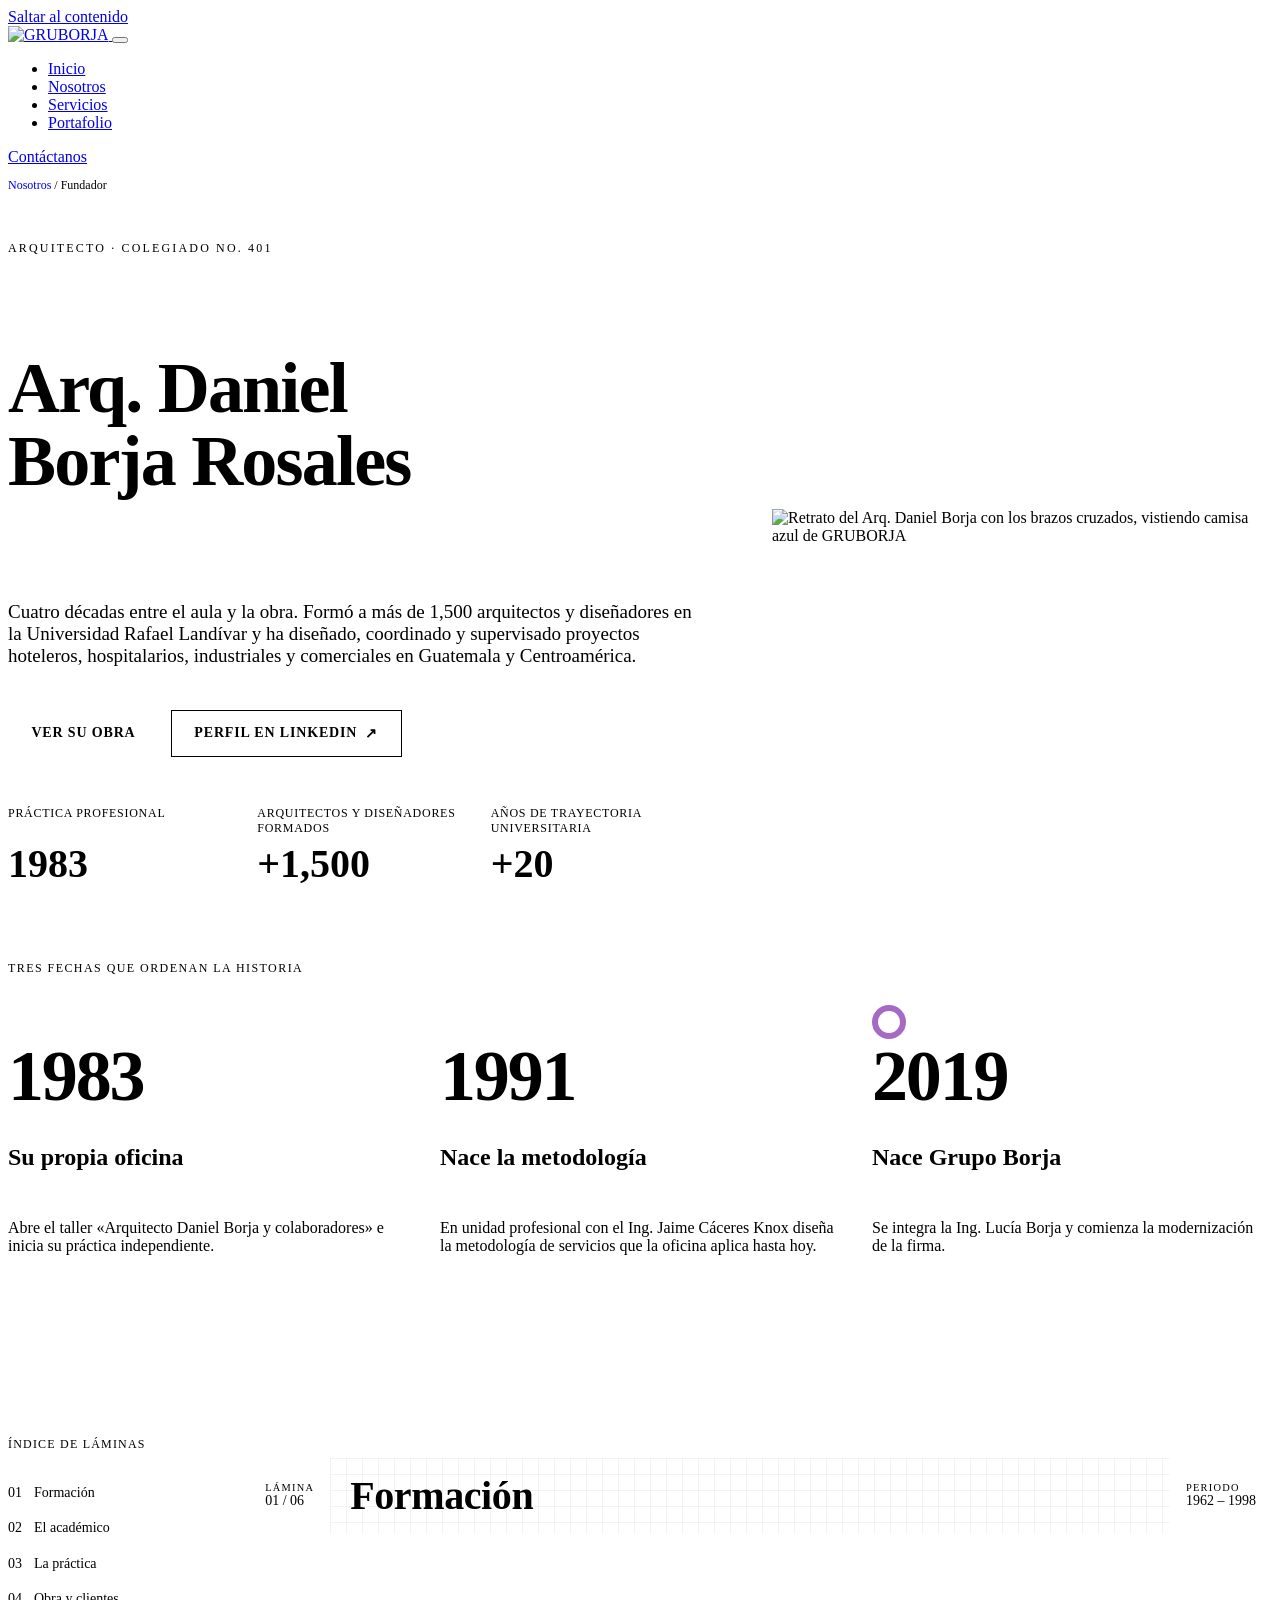
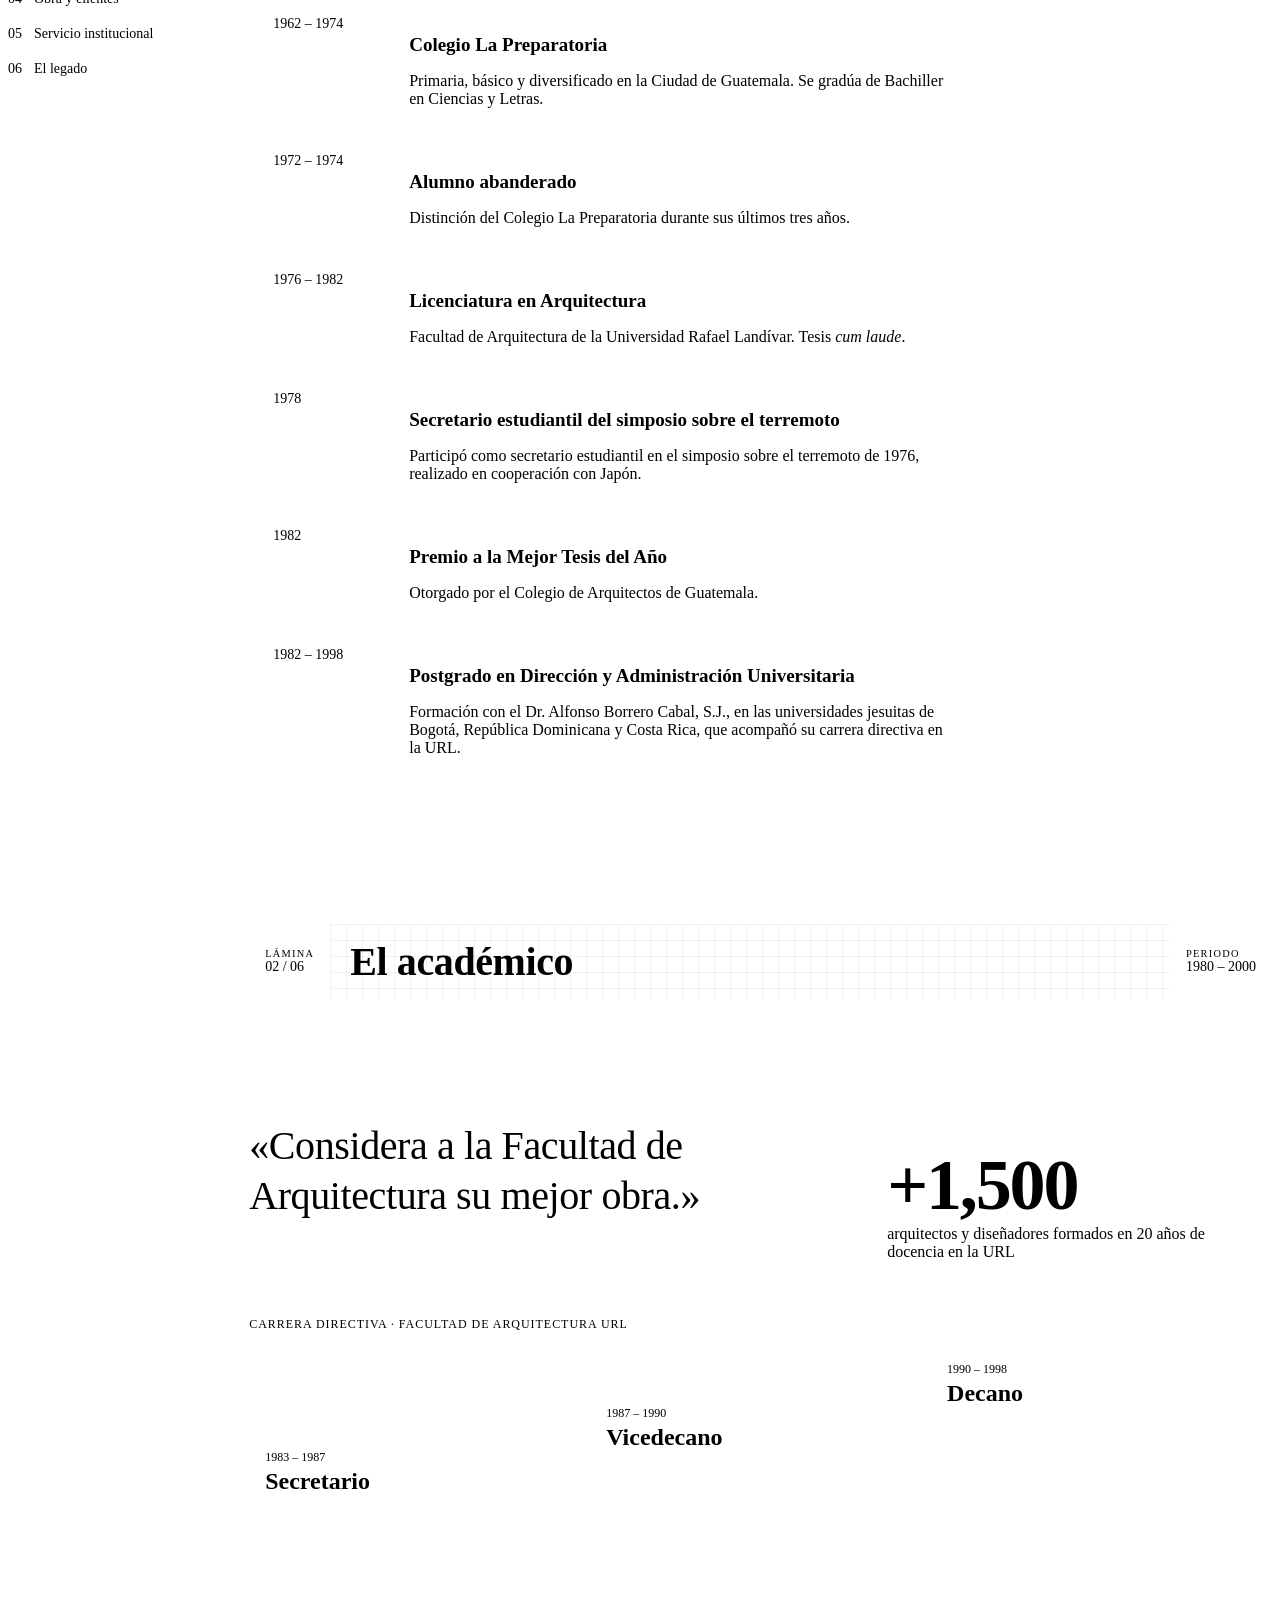
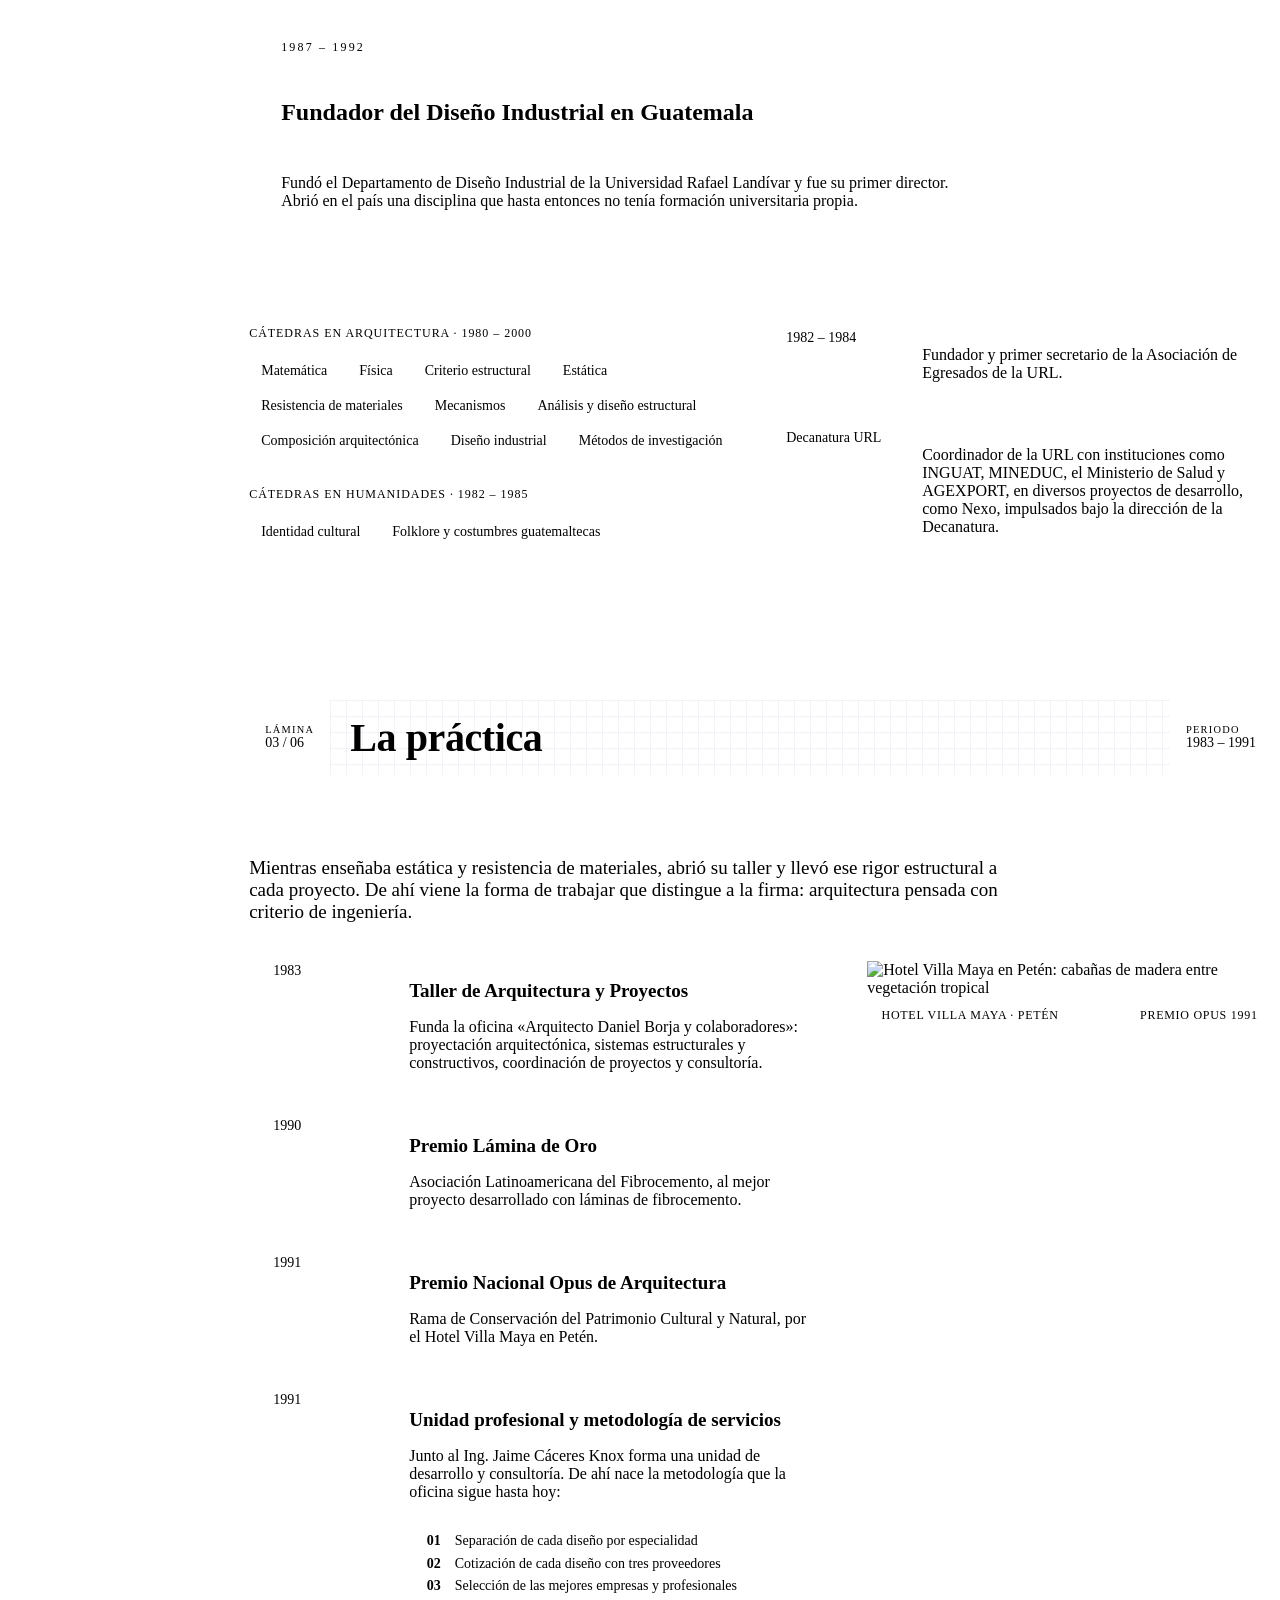
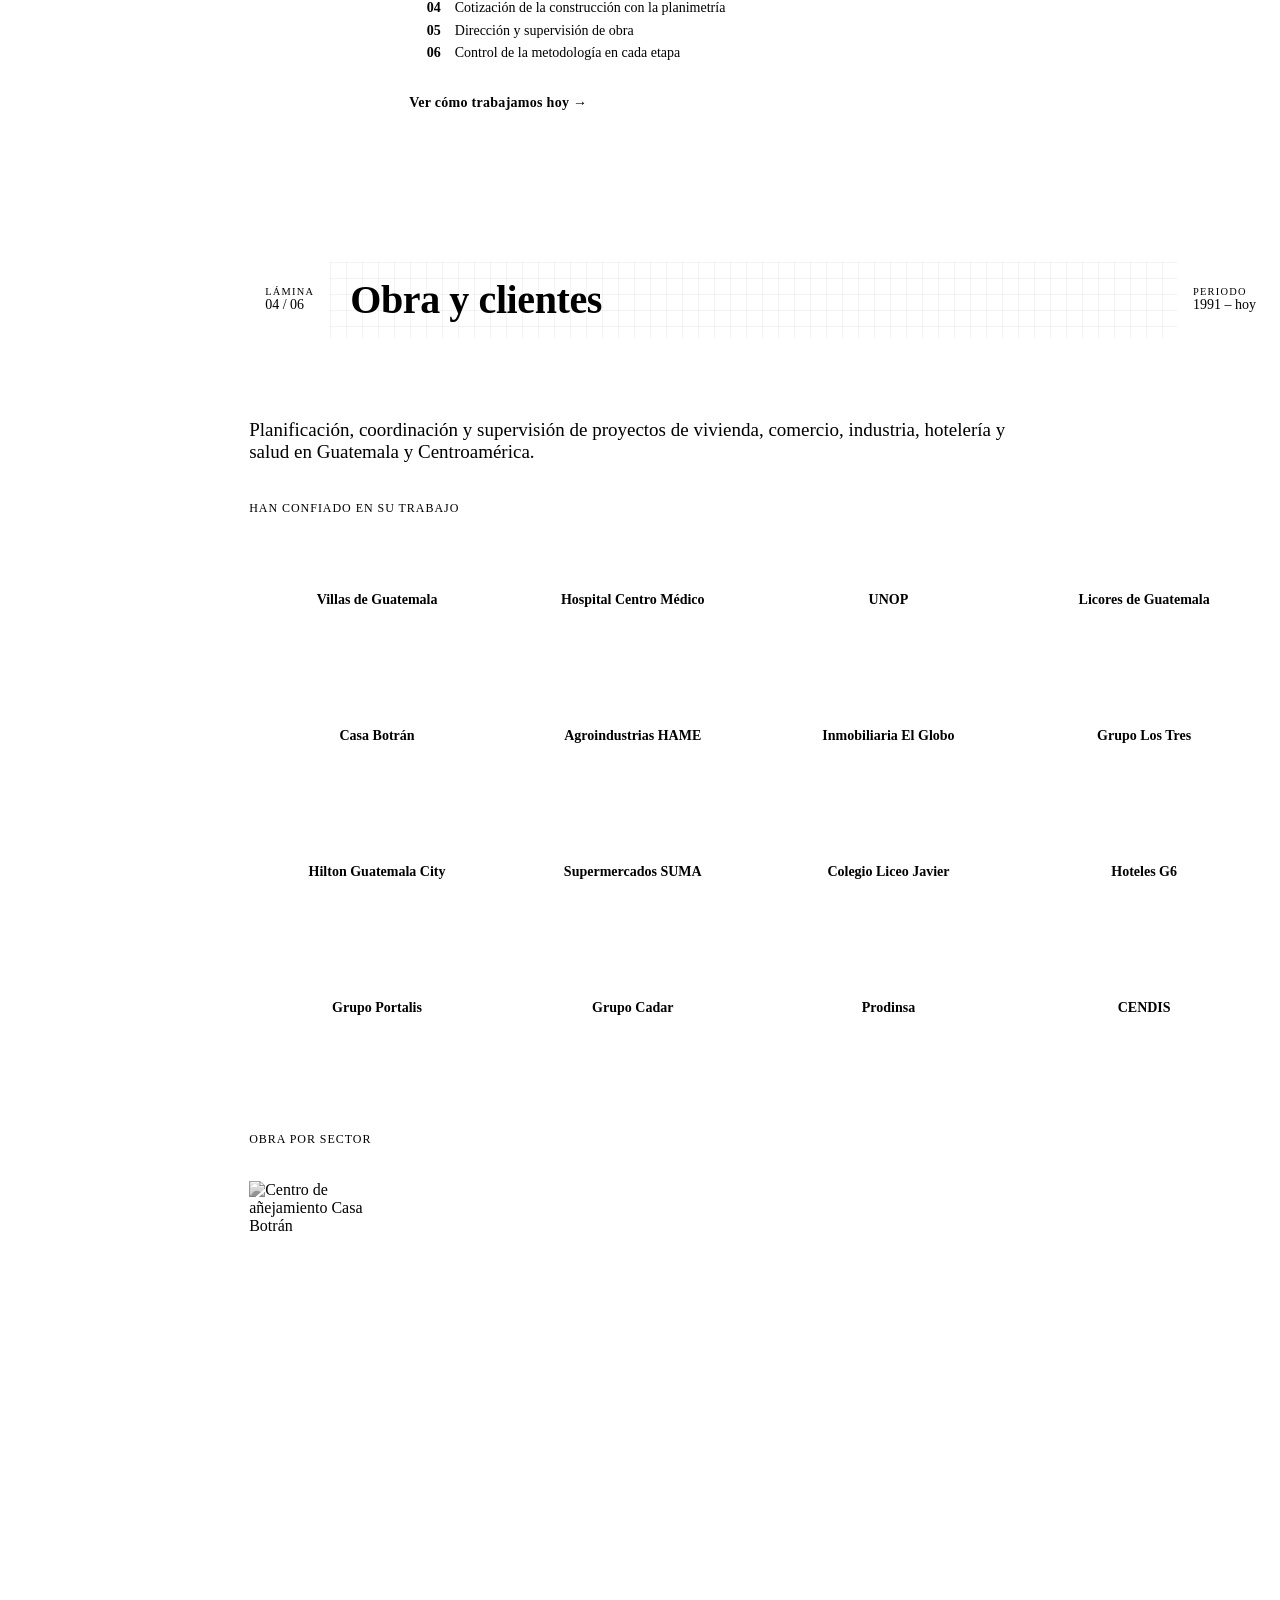
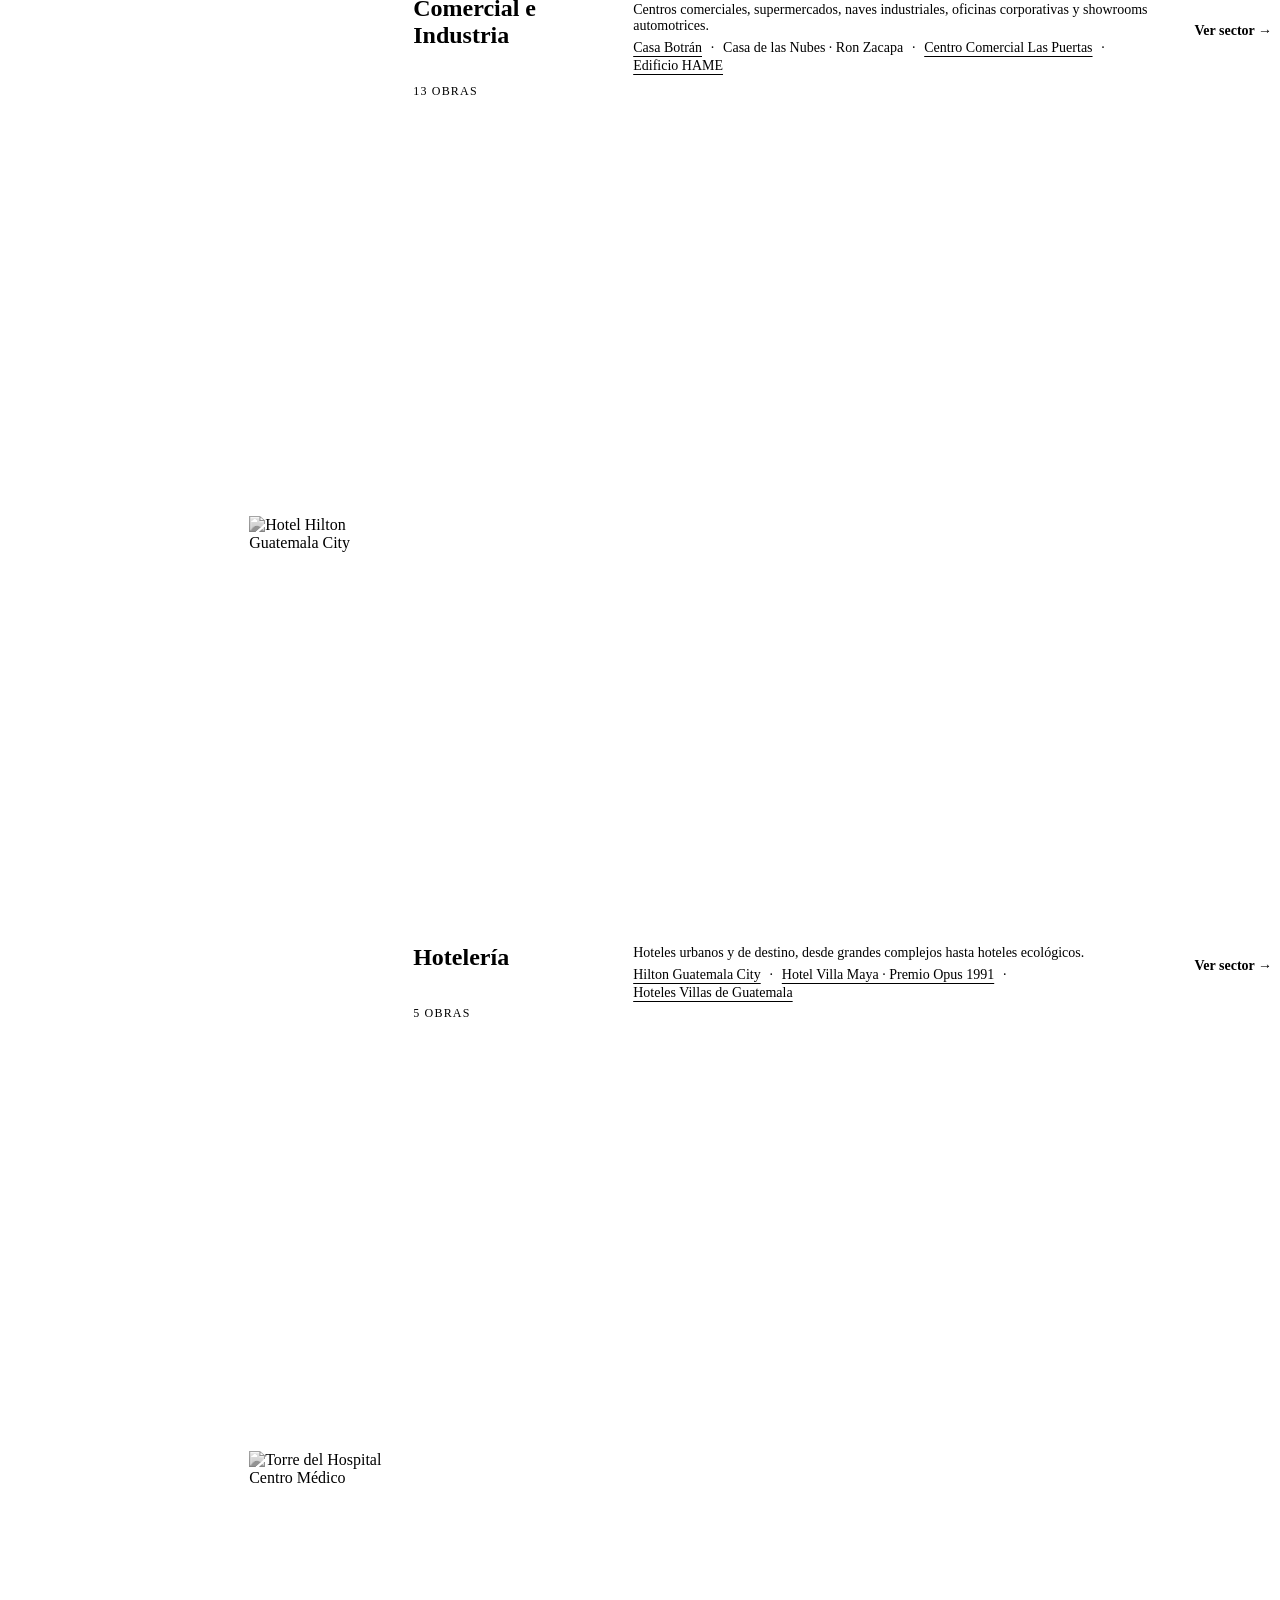
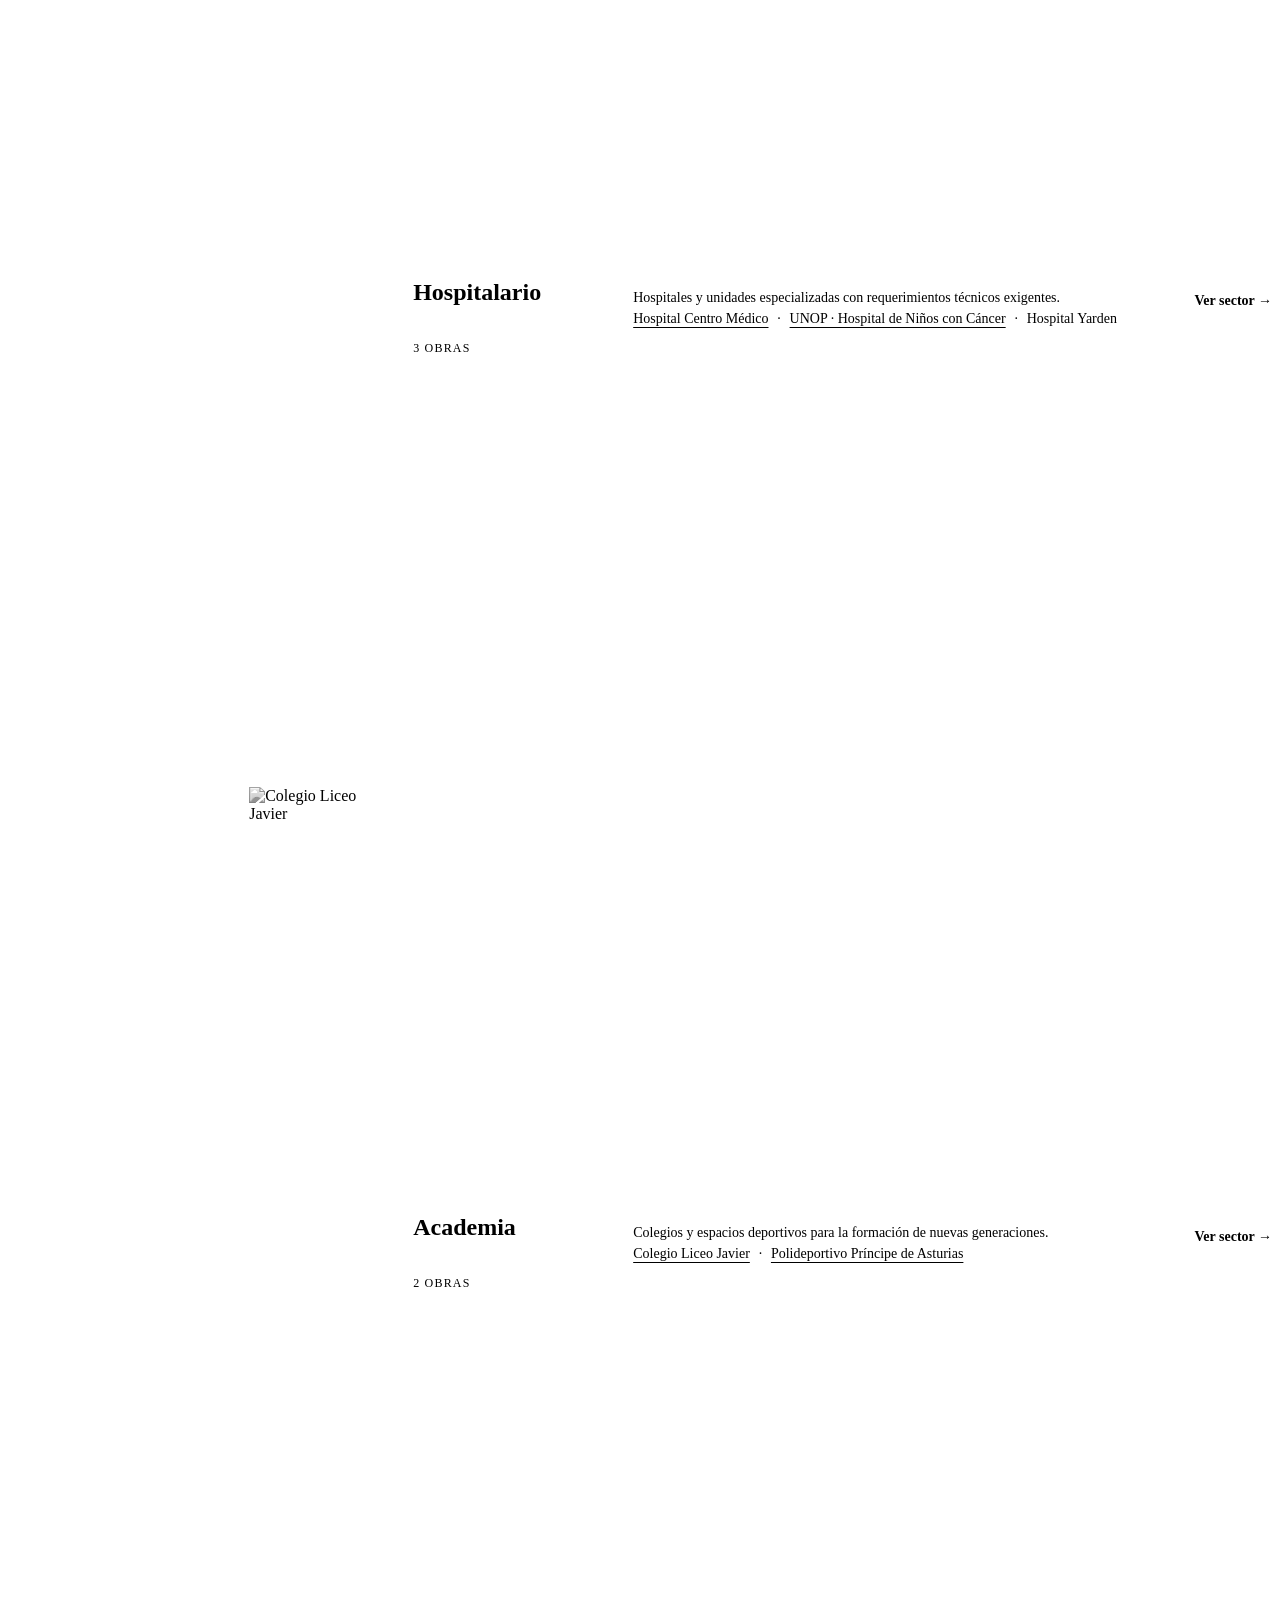
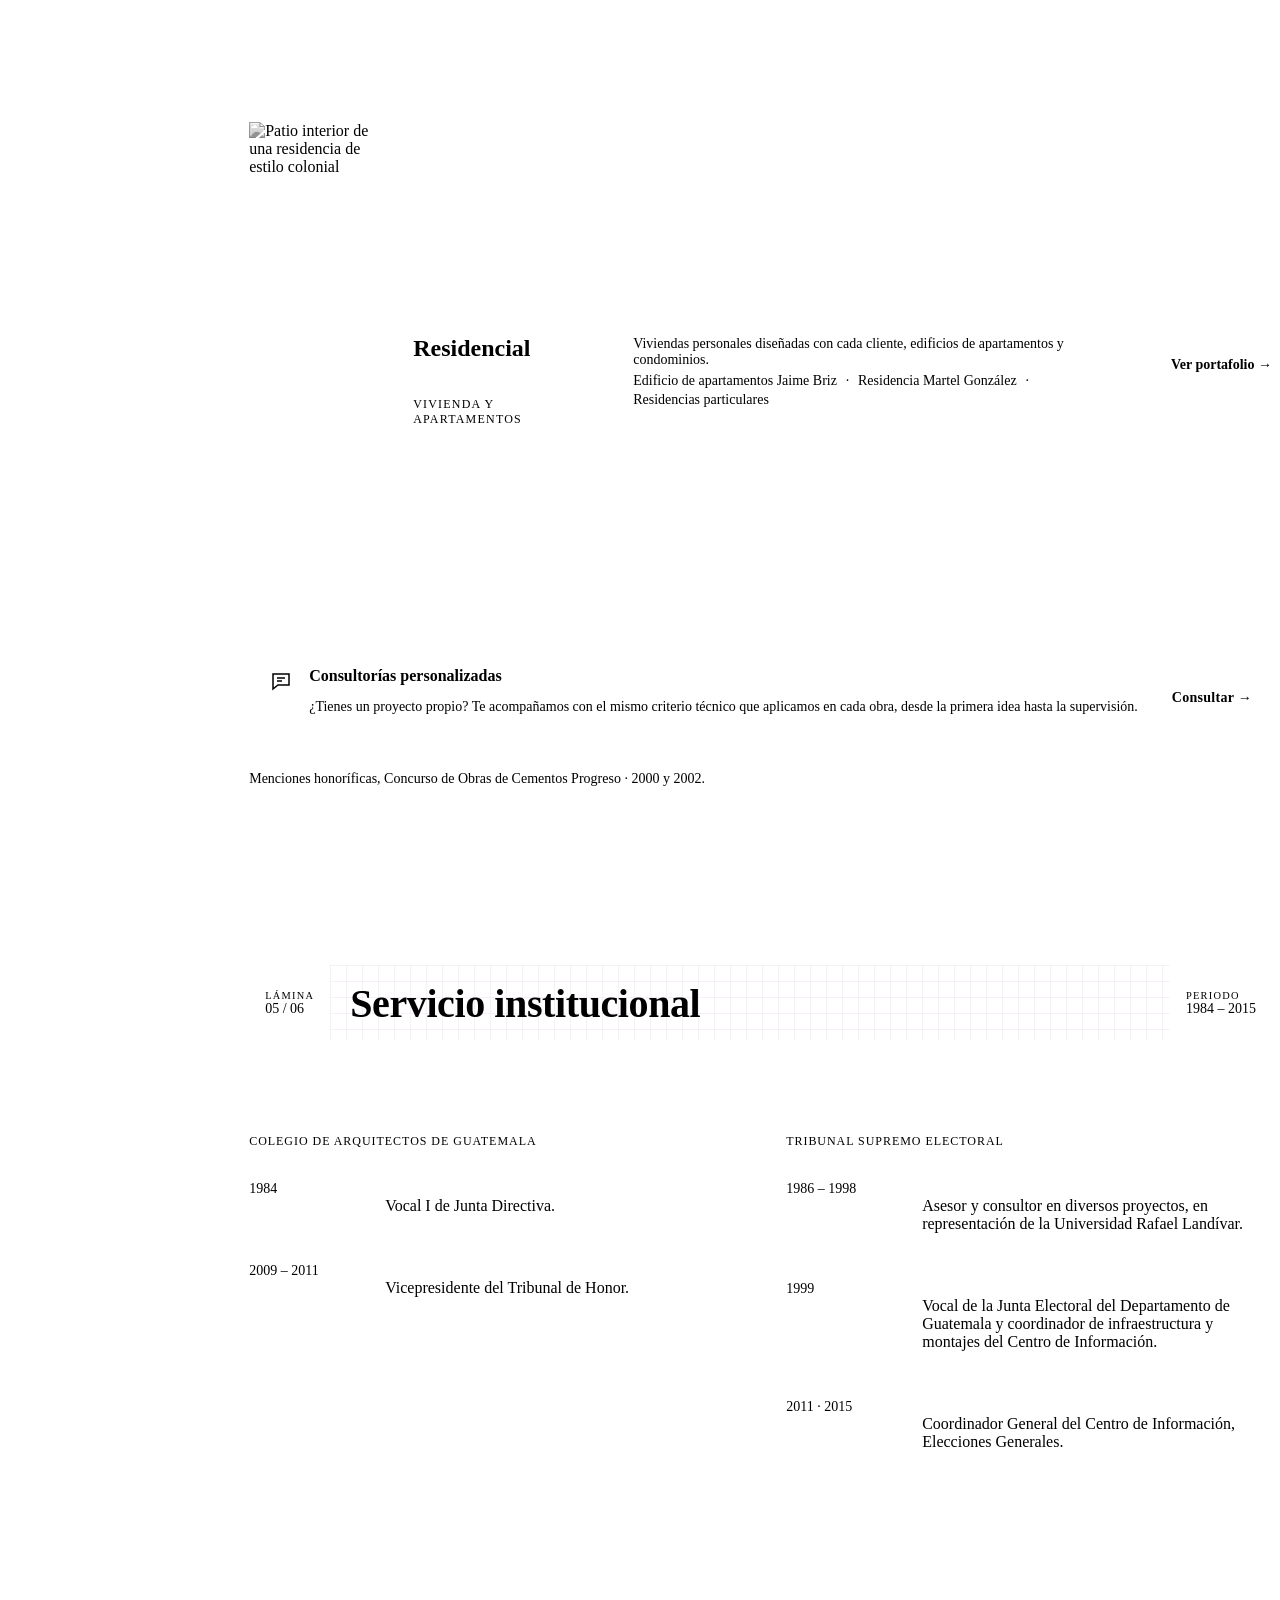
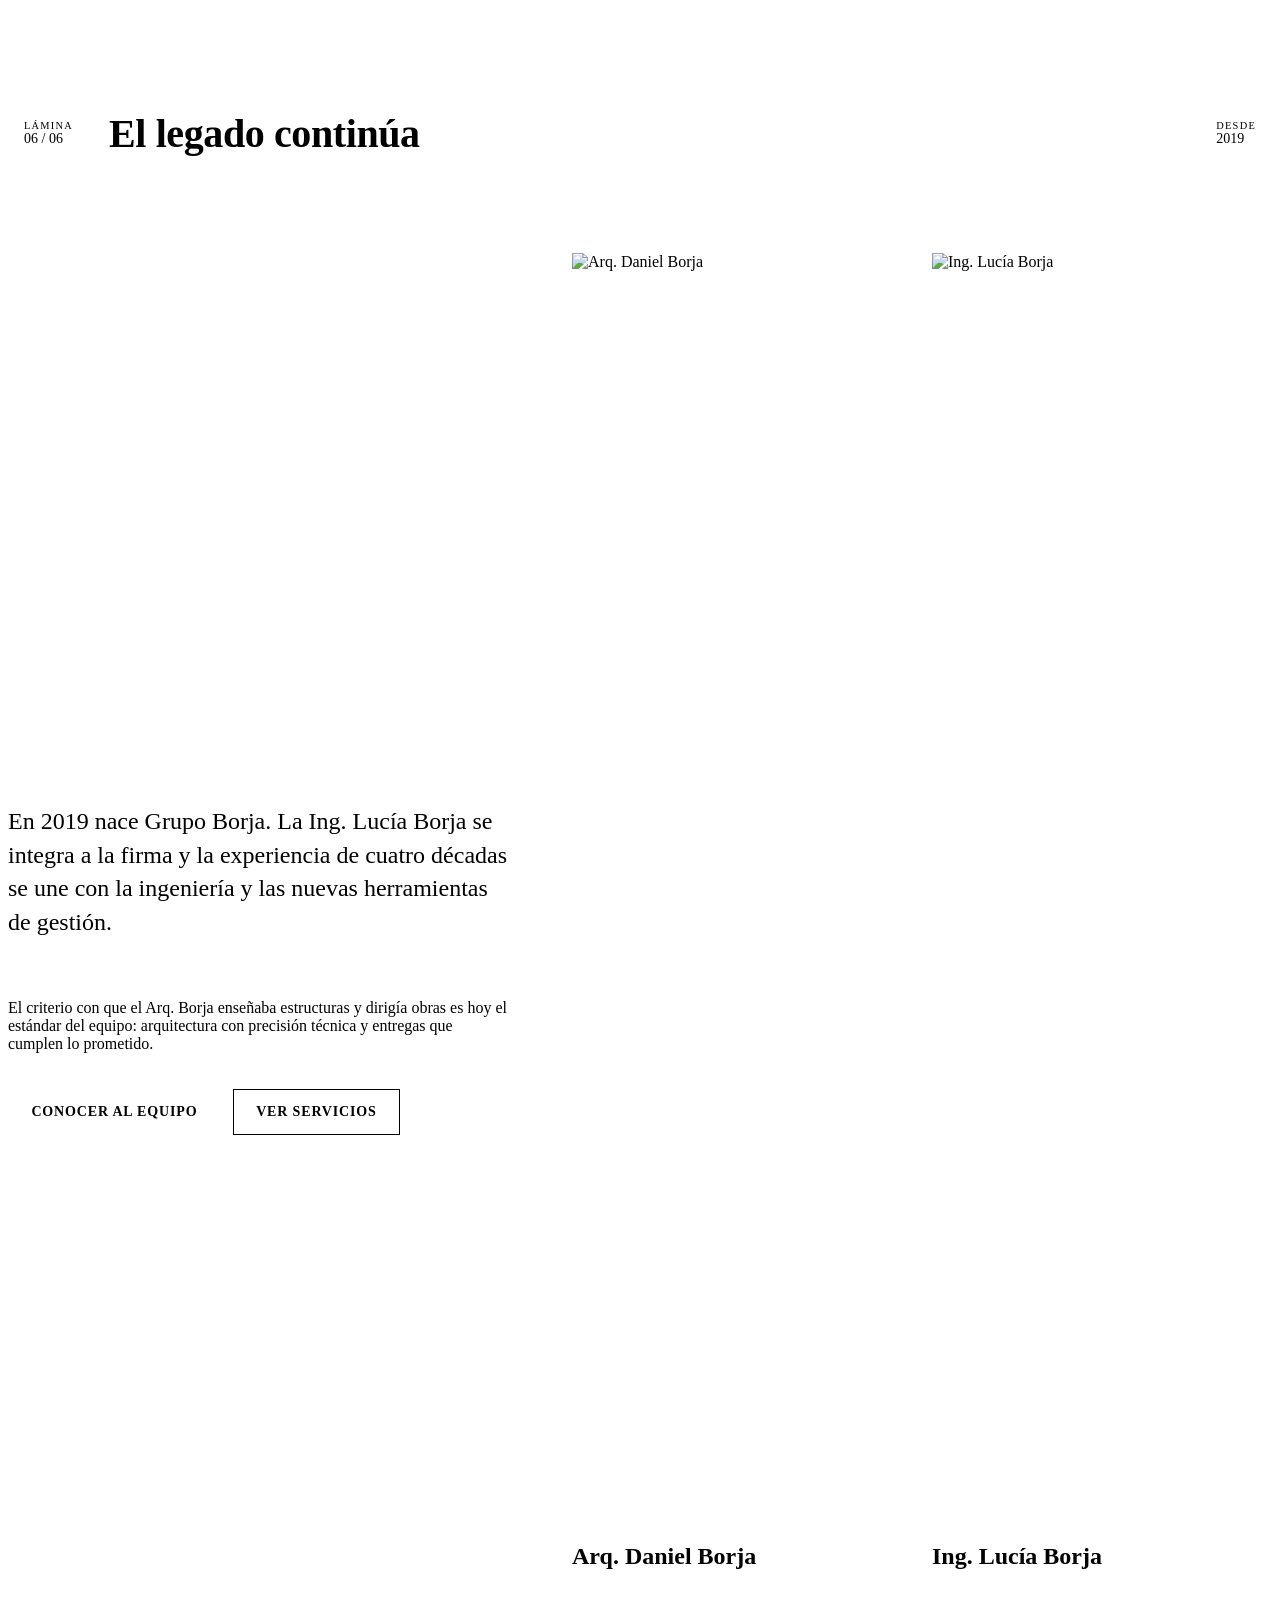
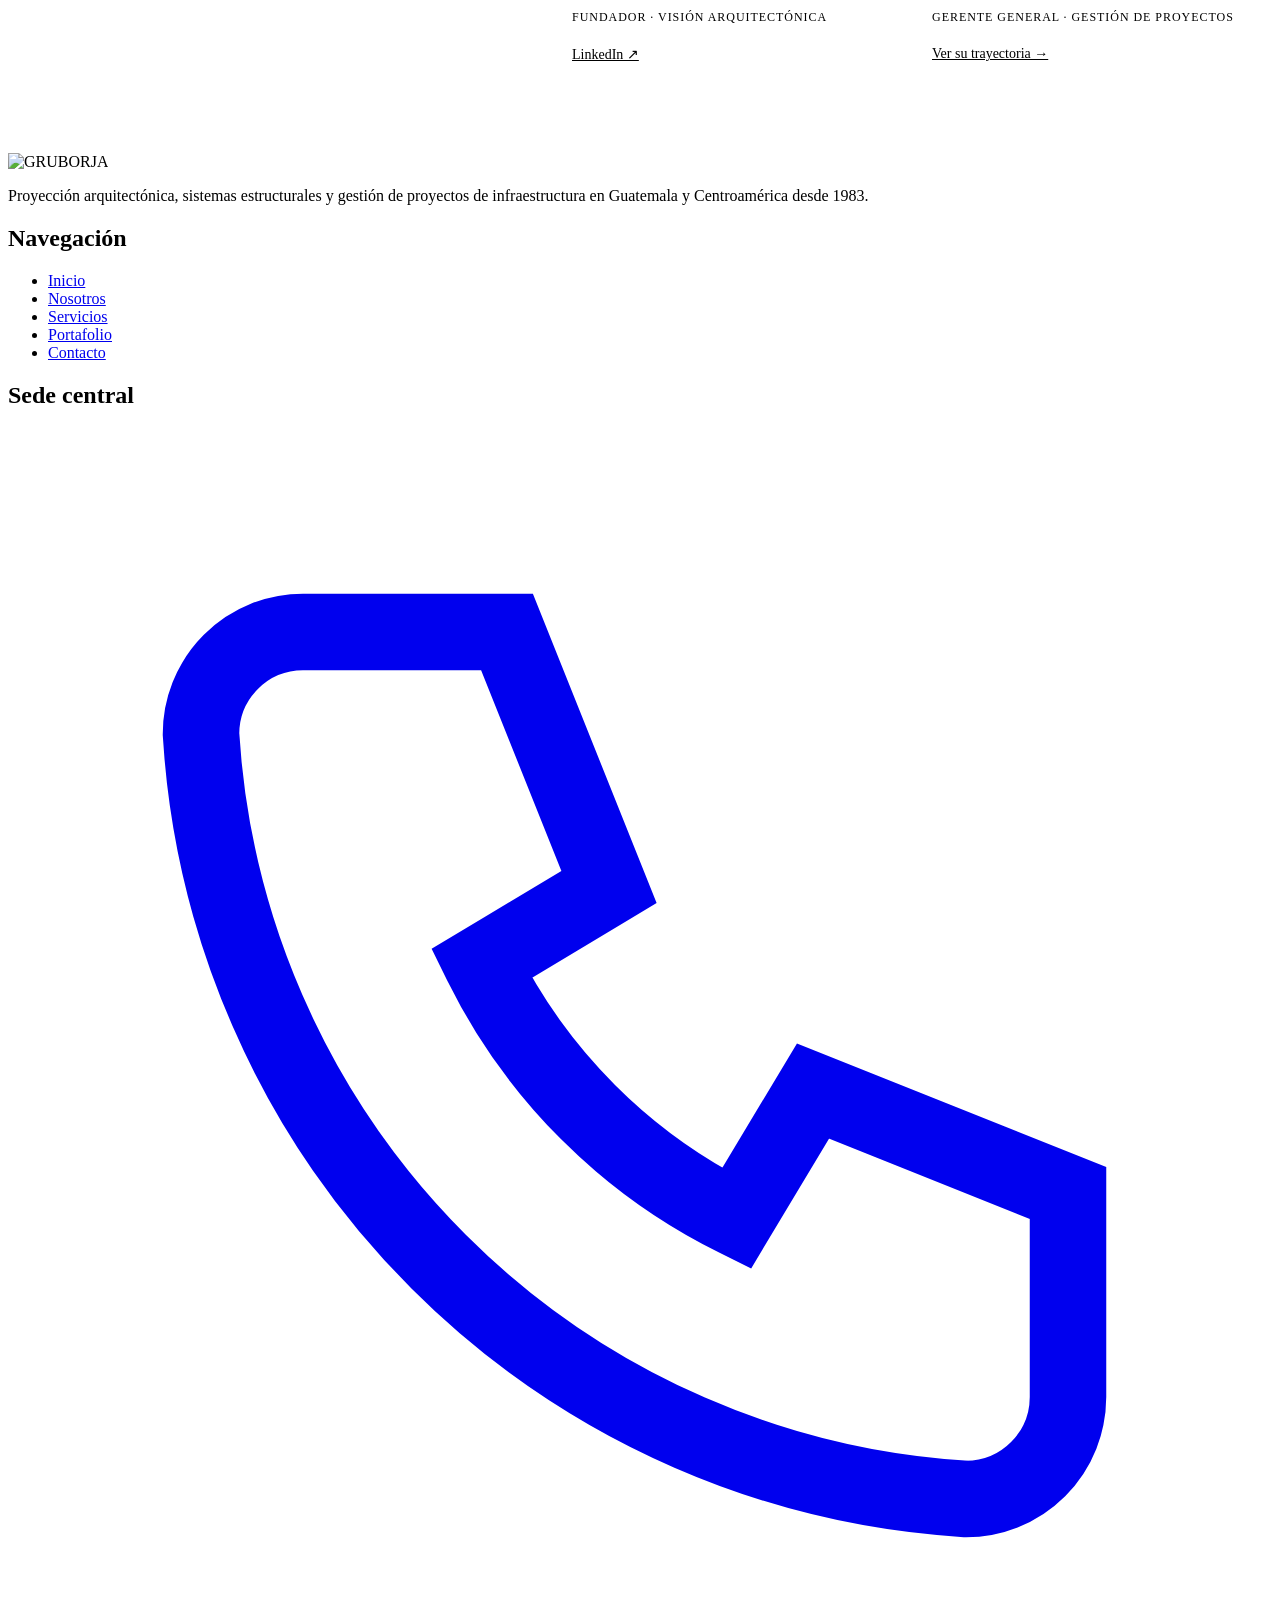
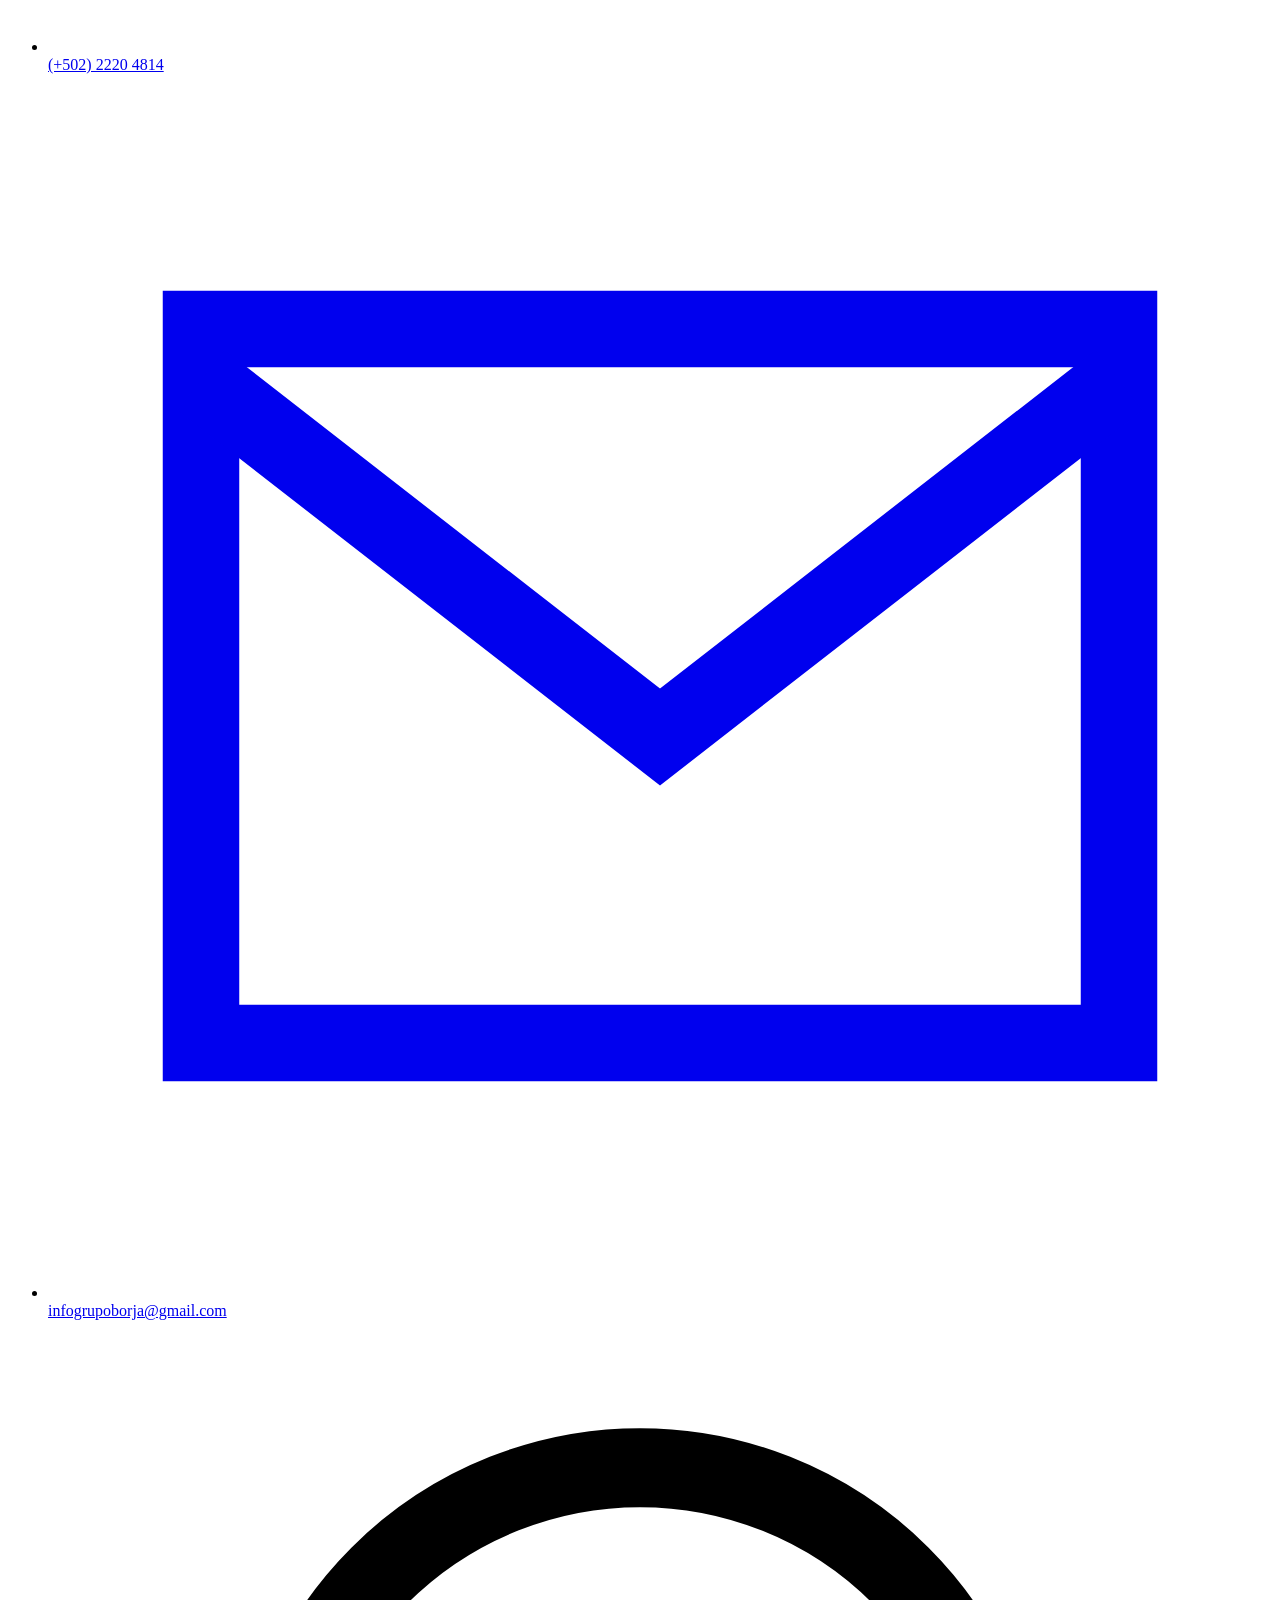
==== commit 63fae77b: "fix(dbr): fix encuadres y cuadros de foto" ====
--- a/codbr.html
+++ b/codbr.html
@@ -189,7 +189,7 @@
             <span class="cajetin__celda"><small>Periodo</small>1962 – 1998</span>
           </header>
 
-          <div class="lamina__grid">
+          <div class="lamina__grid lamina__grid--solo">
             <ol class="hitos">
               <li class="hito">
                 <span class="hito__anio">1962 – 1974</span>
@@ -234,16 +234,6 @@
                 </div>
               </li>
             </ol>
-
-            <!-- REEMPLAZAR: fotografía de archivo (graduación 1982, La Preparatoria, etc.)
-                 Cambia este <div> por:
-                 <img src="assets/img/equipo/graduacion-1982.webp" width="800" height="1000" alt="..."> -->
-            <figure class="pendiente" aria-label="Espacio reservado para fotografía de archivo">
-              <div class="pendiente__lienzo" aria-hidden="true">
-                <span>Fotografía de archivo</span>
-              </div>
-              <figcaption>Graduación, Universidad Rafael Landívar · 1982</figcaption>
-            </figure>
           </div>
         </section>
 
--- a/css/fundador.css
+++ b/css/fundador.css
@@ -0,0 +1,626 @@
+/* ==========================================================
+   GRUBORJA · Página del fundador (codbr.html)
+   Concepto: cada capítulo es una "lámina" de planos con su cajetín.
+   Se carga DESPUÉS de variables.css, base.css y componentes.css:
+   header, footer, tipografía y colores vienen de ahí.
+   ========================================================== */
+
+/* ---------- 1. Variables de esta página (apuntan a las del sitio) ---------- */
+:root {
+  --tinta:    var(--color-navy);
+  --violeta:  var(--color-purple);
+  --profundo: var(--color-purple-deep);
+  --papel:    var(--color-bg);
+  --blanco:   var(--color-white);
+  --linea:    var(--color-line);
+  --gris:     var(--color-text-soft);
+  --lavanda:  var(--color-lilac);
+  --fuente:   var(--font-base);
+
+  /* Escala tipográfica de esta página */
+  --t-xs:  0.75rem;
+  --t-sm:  0.875rem;
+  --t-md:  1rem;
+  --t-lg:  1.1875rem;
+  --t-xl:  1.5rem;
+  --t-2xl: clamp(1.75rem, 1.2rem + 2vw, 2.5rem);
+  --t-3xl: clamp(2.5rem, 1.4rem + 4.4vw, 4.5rem);
+
+  --seccion: clamp(3.5rem, 7vw, 6.5rem);
+  --ancho: var(--container);
+}
+
+/* ---------- 2. Ajustes base de esta página ---------- */
+@media (prefers-reduced-motion: reduce) {
+  *, *::before, *::after { transition: none !important; animation: none !important; }
+}
+
+/* Listas de contenido sin viñetas */
+:where(#contenido) :where(ul, ol, dl) { margin: 0; padding: 0; list-style: none; }
+
+.sr {
+  position: absolute; width: 1px; height: 1px; overflow: hidden;
+  clip: rect(0 0 0 0); white-space: nowrap;
+}
+
+.contenedor {
+  width: 100%;
+  max-width: var(--ancho);
+  margin-inline: auto;
+  padding-inline: var(--gutter);
+}
+
+/* Etiqueta pequeña en mayúsculas */
+.eyebrow {
+  font-size: var(--t-xs);
+  letter-spacing: .18em;
+  text-transform: uppercase;
+  color: var(--violeta);
+  font-weight: 500;
+}
+
+.subtitulo {
+  font-family: var(--fuente);
+  font-size: var(--t-xs);
+  font-weight: 500;
+  letter-spacing: .08em;
+  text-transform: uppercase;
+  color: var(--gris);
+  margin-bottom: 1rem;
+}
+
+/* ---------- 3. Botones ---------- */
+.boton {
+  display: inline-flex; align-items: center; gap: .5rem;
+  padding: .85rem 1.4rem;
+  font-size: var(--t-sm);
+  font-weight: 600;
+  letter-spacing: .06em;
+  text-transform: uppercase;
+  text-decoration: none;
+  border: 1px solid transparent;
+  transition: background-color .2s, color .2s, border-color .2s;
+}
+.boton--primario { background: var(--violeta); color: var(--blanco); }
+.boton--primario:hover { background: var(--profundo); }
+.boton--linea { border-color: var(--tinta); color: var(--tinta); }
+.boton--linea:hover { background: var(--tinta); color: var(--blanco); }
+.boton--blanco { background: var(--blanco); color: var(--profundo); }
+.boton--blanco:hover { background: var(--lavanda); }
+.boton--linea-claro { border-color: var(--lavanda); color: var(--blanco); }
+.boton--linea-claro:hover { background: var(--blanco); color: var(--profundo); }
+
+/* ---------- 4. Portada ---------- */
+/* El header del sitio es fijo: se deja su alto como espacio superior */
+.portada { padding-block: calc(var(--header-h) + clamp(2rem, 5vw, 4rem)) var(--seccion); }
+
+.portada__grid {
+  display: grid;
+  grid-template-columns: minmax(0, 7fr) minmax(0, 5fr);
+  gap: clamp(2rem, 5vw, 4.5rem);
+  align-items: center;
+}
+
+.portada__texto { display: grid; gap: 1.5rem; }
+
+.migas {
+  font-family: var(--fuente); font-size: var(--t-xs); color: var(--gris);
+}
+.migas a { text-decoration: none; }
+.migas a:hover { color: var(--violeta); }
+
+.portada h1 {
+  font-size: var(--t-3xl);
+  font-weight: 700;
+  letter-spacing: -0.025em;
+  line-height: 1.02;
+  color: var(--profundo);
+}
+.portada__lead { font-size: var(--t-lg); color: var(--gris); max-width: 36em; }
+.portada__acciones { display: flex; flex-wrap: wrap; gap: .75rem; }
+
+/* Cifras de la portada */
+.cifras {
+  display: grid; grid-template-columns: repeat(3, minmax(0, 1fr));
+  margin: .5rem 0 0; border-top: 1px solid var(--linea);
+}
+.cifras__item { padding: 1.1rem 1rem 0 0; display: flex; flex-direction: column; }
+.cifras__item + .cifras__item { padding-left: 1rem; border-left: 1px solid var(--linea); }
+.cifras dt {
+  font-family: var(--fuente); font-size: var(--t-xs); color: var(--gris);
+  text-transform: uppercase; letter-spacing: .06em;
+}
+.cifras dd {
+  margin: auto 0 0; padding-top: .25rem; font-size: var(--t-2xl); font-weight: 700;
+  color: var(--profundo); font-variant-numeric: tabular-nums;
+}
+
+.portada__retrato { margin: 0; position: relative; background: var(--blanco); }
+.portada__retrato img { width: 100%; aspect-ratio: 4 / 5; object-fit: cover; }
+
+/* ---------- 5. Cajetín (bloque de título estilo plano) ---------- */
+.cajetin {
+  display: grid;
+  grid-template-columns: auto 1fr auto;
+  border: 1px solid var(--tinta);
+  background: var(--blanco);
+  margin-bottom: clamp(2rem, 4vw, 3rem);
+}
+.cajetin__celda {
+  display: grid; align-content: center;
+  padding: .75rem 1rem;
+  font-family: var(--fuente);
+  font-size: var(--t-sm);
+  font-weight: 500;
+  font-variant-numeric: tabular-nums;
+  white-space: nowrap;
+}
+.cajetin__celda small {
+  display: block; font-size: .65rem; letter-spacing: .12em;
+  text-transform: uppercase; color: var(--gris); font-weight: 400;
+}
+.cajetin__celda:first-child { border-right: 1px solid var(--tinta); }
+.cajetin__celda:last-child  { border-left: 1px solid var(--tinta); }
+.cajetin__titulo {
+  padding: .9rem 1.25rem;
+  font-size: var(--t-2xl);
+  font-weight: 600;
+  letter-spacing: -0.01em;
+  color: var(--profundo);
+  align-self: center;
+  /* Cuadrícula de plano muy tenue detrás del título */
+  background-image:
+    linear-gradient(to right, rgb(94 23 121 / .06) 1px, transparent 1px),
+    linear-gradient(to bottom, rgb(94 23 121 / .06) 1px, transparent 1px);
+  background-size: 16px 16px;
+}
+
+/* Variante sobre fondo oscuro */
+.cajetin--claro { background: transparent; border-color: var(--lavanda); color: var(--blanco); }
+.cajetin--claro .cajetin__celda { border-color: var(--lavanda); }
+.cajetin--claro .cajetin__celda small { color: var(--lavanda); }
+.cajetin--claro .cajetin__titulo {
+  color: var(--blanco);
+  background-image:
+    linear-gradient(to right, rgb(255 255 255 / .06) 1px, transparent 1px),
+    linear-gradient(to bottom, rgb(255 255 255 / .06) 1px, transparent 1px);
+}
+
+@media (max-width: 640px) {
+  .cajetin { grid-template-columns: 1fr 1fr; }
+  .cajetin__titulo { grid-column: 1 / -1; grid-row: 1; border-bottom: 1px solid currentColor; }
+  .cajetin--claro .cajetin__titulo { border-color: var(--lavanda); }
+  .cajetin__celda:first-child { border-right: 1px solid; border-color: inherit; }
+  .cajetin__celda:last-child { border-left: 0; }
+}
+
+/* ---------- 6. Tres fechas ---------- */
+.fechas {
+  background: var(--profundo);
+  color: var(--blanco);
+  padding-block: clamp(2.5rem, 5vw, 4rem);
+}
+.fechas__titulo {
+  font-family: var(--fuente); font-size: var(--t-xs); font-weight: 500;
+  letter-spacing: .12em; text-transform: uppercase; color: var(--lavanda);
+  margin-bottom: 2rem;
+}
+.fechas__lista {
+  display: grid; grid-template-columns: repeat(3, minmax(0, 1fr));
+  gap: 2rem; position: relative;
+}
+/* Línea que une los tres puntos */
+.fechas__lista::before {
+  content: ""; position: absolute; left: 0; right: 0; top: .45rem;
+  height: 1px; background: rgb(255 255 255 / .25);
+}
+.fechas__item { position: relative; display: grid; gap: .5rem; align-content: start; padding-top: 2rem; }
+.fechas__punto {
+  position: absolute; top: 0; left: 0;
+  width: 1rem; height: 1rem; border-radius: 50%;
+  background: var(--profundo); border: 2px solid var(--lavanda);
+}
+/* 2019 usa el anillo del logo */
+.fechas__item--marca .fechas__punto {
+  width: 1.4rem; height: 1.4rem; top: -.2rem;
+  border: .38rem solid #A56BC4; background: var(--blanco);
+}
+.fechas__anio {
+  font-size: var(--t-3xl); font-weight: 700; line-height: 1;
+  letter-spacing: -0.03em; font-variant-numeric: tabular-nums;
+}
+.fechas__nombre {
+  font-size: var(--t-xl);
+  font-weight: 600;
+  color: var(--blanco);
+  text-wrap: balance;
+}
+.fechas__item p { color: var(--lavanda); max-width: 26em; text-wrap: pretty; }
+
+@media (max-width: 720px) {
+  .fechas__lista { grid-template-columns: 1fr; gap: 2.25rem; padding-left: 2rem; }
+  .fechas__lista::before { left: .5rem; right: auto; top: 0; bottom: 0; width: 1px; height: auto; }
+  .fechas__item { padding-top: 0; }
+  .fechas__punto { left: -2rem; top: .6rem; }
+  .fechas__item--marca .fechas__punto { left: -2.2rem; top: .4rem; }
+}
+
+/* ---------- 7. Estructura de láminas + índice ---------- */
+.laminas {
+  display: grid;
+  grid-template-columns: 190px minmax(0, 1fr);
+  gap: clamp(2rem, 4vw, 4rem);
+  padding-block: var(--seccion) 0;
+}
+
+.indice {
+  position: sticky;
+  top: calc(var(--header-h-compact) + 1.5rem);
+  align-self: start;
+}
+.indice__titulo {
+  font-family: var(--fuente); font-size: var(--t-xs);
+  text-transform: uppercase; letter-spacing: .1em; color: var(--gris);
+  padding-bottom: .75rem; border-bottom: 1px solid var(--tinta);
+}
+.indice a {
+  display: flex; gap: .75rem;
+  padding: .6rem 0;
+  border-bottom: 1px solid var(--linea);
+  font-size: var(--t-sm); text-decoration: none; color: var(--gris);
+  transition: color .2s;
+}
+.indice a span { font-family: var(--fuente); font-variant-numeric: tabular-nums; }
+.indice a:hover { color: var(--tinta); }
+.indice a[aria-current="true"] { color: var(--violeta); font-weight: 600; }
+
+.laminas__cuerpo { display: grid; gap: var(--seccion); padding-bottom: var(--seccion); }
+
+@media (max-width: 960px) {
+  .laminas { grid-template-columns: 1fr; }
+  .indice { display: none; }
+}
+
+
+.lamina__intro {
+  font-size: var(--t-lg); color: var(--gris); max-width: 40em;
+  margin-bottom: clamp(1.75rem, 3vw, 2.5rem);
+}
+
+.lamina__grid {
+  display: grid;
+  grid-template-columns: minmax(0, 7fr) minmax(0, 5fr);
+  gap: clamp(1.75rem, 4vw, 3.5rem);
+  align-items: start;
+}
+.lamina__grid--parejo { grid-template-columns: repeat(2, minmax(0, 1fr)); }
+.lamina__grid--solo { grid-template-columns: minmax(0, 1fr); }
+
+@media (max-width: 760px) {
+  .lamina__grid, .lamina__grid--parejo { grid-template-columns: 1fr; }
+}
+
+/* ---------- 8. Hitos (línea de tiempo vertical) ---------- */
+.hitos { display: grid; border-left: 1px solid var(--linea); }
+.hito {
+  display: grid; grid-template-columns: 7.5rem minmax(0, 1fr); gap: 1rem;
+  padding: 0 0 1.75rem 1.5rem; position: relative;
+}
+.hito::before {
+  content: ""; position: absolute; left: -5px; top: .45rem;
+  width: 9px; height: 9px; background: var(--papel); border: 1px solid var(--tinta);
+}
+.hito--premio::before { background: var(--violeta); border-color: var(--violeta); border-radius: 50%; }
+.hito__anio {
+  font-family: var(--fuente); font-size: var(--t-sm);
+  font-variant-numeric: tabular-nums; color: var(--violeta); padding-top: .1rem;
+}
+.hito h3 { font-size: var(--t-lg); margin-bottom: .3rem; }
+.hito p { color: var(--gris); max-width: 34em; }
+
+@media (max-width: 520px) {
+  .hito { grid-template-columns: 1fr; gap: .25rem; }
+}
+
+/* Pasos de la metodología (secuencia real, por eso va numerada) */
+.metodo {
+  counter-reset: paso;
+  display: grid; gap: .4rem;
+  margin: .9rem 0 1rem;
+  padding: 1rem 1.1rem;
+  background: var(--blanco);
+  border: 1px solid var(--linea);
+}
+.metodo li {
+  counter-increment: paso;
+  display: grid; grid-template-columns: 1.75rem minmax(0, 1fr);
+  font-size: var(--t-sm); color: var(--tinta);
+}
+.metodo li::before {
+  content: counter(paso, decimal-leading-zero);
+  color: var(--violeta); font-weight: 600; font-variant-numeric: tabular-nums;
+}
+.enlace-flecha {
+  font-size: var(--t-sm); font-weight: 600; color: var(--violeta);
+  text-decoration: none; letter-spacing: .02em;
+}
+.enlace-flecha:hover { text-decoration: underline; text-underline-offset: .3em; }
+
+/* ---------- 9. Fotos ---------- */
+.foto { margin: 0; background: var(--blanco); border: 1px solid var(--linea); }
+.foto img { width: 100%; aspect-ratio: 4 / 3; object-fit: cover; }
+.foto figcaption {
+  display: flex; justify-content: space-between; gap: 1rem; flex-wrap: wrap;
+  padding: .7rem .9rem;
+  font-family: var(--fuente); font-size: var(--t-xs); color: var(--gris);
+  text-transform: uppercase; letter-spacing: .06em;
+}
+
+/* ---------- 10. Lámina 02: académico ---------- */
+.academico__apertura {
+  display: grid; grid-template-columns: minmax(0, 7fr) minmax(0, 5fr);
+  gap: clamp(1.75rem, 4vw, 3.5rem); align-items: end;
+  margin-bottom: clamp(2.5rem, 5vw, 3.5rem);
+}
+.cita { margin: 0; }
+.cita p {
+  font-size: var(--t-2xl); font-weight: 300; line-height: 1.25;
+  color: var(--profundo); letter-spacing: -0.01em;
+}
+.cita p::before { content: "«"; color: var(--violeta); }
+.cita p::after  { content: "»"; color: var(--violeta); }
+
+.dato-grande { display: grid; gap: .25rem; border-left: 1px solid var(--tinta); padding-left: 1.25rem; }
+.dato-grande__cifra {
+  font-size: var(--t-3xl); font-weight: 700; line-height: 1;
+  color: var(--violeta); letter-spacing: -0.03em; font-variant-numeric: tabular-nums;
+}
+.dato-grande__texto { color: var(--gris); max-width: 20em; }
+
+@media (max-width: 760px) {
+  .academico__apertura { grid-template-columns: 1fr; }
+}
+
+/* Escalera de cargos: la altura crece con el nivel */
+.escalera {
+  display: grid; grid-template-columns: repeat(3, minmax(0, 1fr));
+  align-items: end; gap: 0;
+  margin-bottom: 2rem;
+  border-bottom: 1px solid var(--tinta);
+}
+.escalera__peldano {
+  --alto: calc(3.5rem + var(--nivel) * 2.75rem);
+  min-height: var(--alto);
+  display: grid; align-content: start; gap: .2rem;
+  padding: .9rem 1rem;
+  background: var(--blanco);
+  border: 1px solid var(--linea); border-bottom: 0;
+}
+.escalera__peldano + .escalera__peldano { border-left: 0; }
+.escalera__peldano strong { font-size: var(--t-xl); font-weight: 600; }
+.escalera__anio {
+  font-family: var(--fuente); font-size: var(--t-xs);
+  color: var(--gris); font-variant-numeric: tabular-nums;
+}
+.escalera__peldano--cima { background: var(--profundo); color: var(--blanco); border-color: var(--profundo); }
+.escalera__peldano--cima .escalera__anio { color: var(--lavanda); }
+
+@media (max-width: 520px) {
+  .escalera__peldano { padding: .75rem .6rem; }
+  .escalera__peldano strong { font-size: var(--t-md); }
+}
+
+.destacado {
+  display: grid; gap: .5rem;
+  padding: clamp(1.25rem, 3vw, 2rem);
+  border: 1px solid var(--violeta);
+  background: var(--blanco);
+  margin-bottom: clamp(2.5rem, 5vw, 3.5rem);
+}
+.destacado h3 { font-size: var(--t-xl); color: var(--profundo); }
+.destacado p:last-child { color: var(--gris); max-width: 44em; }
+
+.etiquetas { display: flex; flex-wrap: wrap; gap: .5rem; margin-bottom: 2rem; }
+.etiquetas li {
+  padding: .35rem .75rem;
+  border: 1px solid var(--linea); background: var(--blanco);
+  font-size: var(--t-sm);
+}
+
+/* Registro: pares año / descripción */
+.registro { display: grid; gap: 0; border-top: 1px solid var(--linea); }
+.registro li {
+  display: grid; grid-template-columns: 7.5rem minmax(0, 1fr); gap: 1rem;
+  padding: 1rem 0; border-bottom: 1px solid var(--linea);
+}
+.registro__anio {
+  font-family: var(--fuente); font-size: var(--t-sm);
+  color: var(--violeta); font-variant-numeric: tabular-nums;
+}
+.registro p { color: var(--gris); }
+
+@media (max-width: 520px) {
+  .registro li { grid-template-columns: 1fr; gap: .2rem; }
+}
+
+/* ---------- 11. Lámina 04: obra por sector ---------- */
+.sectores {
+  display: grid;
+  border-top: 1px solid var(--tinta);
+  margin-bottom: 1.5rem;
+}
+.sector {
+  display: grid;
+  grid-template-columns: 8.5rem minmax(9rem, 12rem) minmax(0, 1fr) auto;
+  gap: 1.25rem 1.75rem;
+  align-items: center;
+  padding: 1.1rem 0;
+  border-bottom: 1px solid var(--linea);
+  position: relative;
+}
+.sector__foto {
+  width: 100%; aspect-ratio: 4 / 3; object-fit: cover;
+  transition: filter .35s;
+}
+.sector__cabeza { display: grid; gap: .2rem; }
+.sector__nombre { font-size: var(--t-xl); font-weight: 600; color: var(--profundo); }
+.sector__conteo {
+  font-size: var(--t-xs); text-transform: uppercase; letter-spacing: .1em;
+  color: var(--violeta); font-variant-numeric: tabular-nums;
+}
+.sector__obras { display: flex; flex-wrap: wrap; gap: .15rem 0; font-size: var(--t-sm); color: var(--gris); }
+/* Separador "·" entre obras */
+.sector__obras li:not(:last-child)::after { content: "·"; margin-inline: .55rem; color: var(--linea); }
+.sector__enlace {
+  font-size: var(--t-sm); font-weight: 600; color: var(--violeta);
+  text-decoration: none; white-space: nowrap;
+}
+/* Toda la fila es clicable a través del enlace */
+.sector__enlace::after { content: ""; position: absolute; inset: 0; }
+.sector:hover { background: var(--blanco); }
+.sector:hover .sector__enlace { text-decoration: underline; text-underline-offset: .3em; }
+
+@media (hover: hover) {
+  .sector__foto { filter: grayscale(1); }
+  .sector:hover .sector__foto { filter: none; }
+}
+
+@media (max-width: 900px) {
+  .sector { grid-template-columns: 7rem minmax(0, 1fr); gap: .5rem 1.25rem; align-items: start; }
+  .sector__foto { grid-row: span 3; }
+}
+@media (max-width: 480px) {
+  .sector { grid-template-columns: 5.5rem minmax(0, 1fr); }
+  .sector__nombre { font-size: var(--t-lg); }
+}
+
+/* Obras que abren su ficha en el portafolio */
+.sector__obras a { color: var(--tinta); text-decoration: underline; text-decoration-color: var(--linea); text-underline-offset: .25em; position: relative; z-index: 1; }
+.sector__obras a:hover { color: var(--violeta); text-decoration-color: currentColor; }
+
+/* Miniatura provisional (sector sin fotografía todavía) */
+.sector__foto--pendiente {
+  display: grid; place-items: center;
+  aspect-ratio: 4 / 3;
+  border: 1px dashed var(--violeta);
+  background-color: var(--blanco);
+  background-image:
+    linear-gradient(to right, rgb(95 16 122 / .08) 1px, transparent 1px),
+    linear-gradient(to bottom, rgb(95 16 122 / .08) 1px, transparent 1px);
+  background-size: 14px 14px;
+}
+.sector__foto--pendiente svg { width: 2.25rem; height: 2.25rem; color: var(--violeta); }
+
+.sector__texto { font-size: var(--t-sm); color: var(--gris); margin-bottom: .35rem; }
+
+/* Consultorías personalizadas */
+.consultoria {
+  display: grid; grid-template-columns: auto minmax(0, 1fr) auto; gap: 1rem; align-items: center;
+  margin: 1.25rem 0 1.5rem;
+  padding: 1.1rem 1.25rem;
+  background: var(--color-lilac-soft);
+  border-left: 3px solid var(--violeta);
+}
+.consultoria svg { width: 1.5rem; height: 1.5rem; color: var(--violeta); align-self: start; margin-top: .15rem; }
+.consultoria__enlace { white-space: nowrap; }
+@media (max-width: 560px) {
+  .consultoria { grid-template-columns: auto minmax(0, 1fr); }
+  .consultoria__enlace { grid-column: 2; }
+}
+.consultoria strong { display: block; color: var(--profundo); font-size: var(--t-md); margin-bottom: .2rem; }
+.consultoria p { font-size: var(--t-sm); color: var(--color-text); }
+
+.nota-obra {
+  display: grid; gap: .35rem;
+  font-size: var(--t-sm); color: var(--gris);
+  margin-bottom: clamp(2.5rem, 5vw, 3.5rem);
+}
+.nota-obra__mencion { color: var(--tinta); font-weight: 500; }
+
+/* Muro de marcas: casillas listas para recibir logos */
+.marcas { margin-bottom: clamp(2.5rem, 5vw, 3.5rem); }
+.marcas__muro {
+  display: grid;
+  grid-template-columns: repeat(4, minmax(0, 1fr));
+  border-top: 1px solid var(--linea);
+  border-left: 1px solid var(--linea);
+}
+.marca {
+  display: grid; place-items: center;
+  min-height: 6.5rem;
+  padding: 1rem;
+  background: var(--blanco);
+  border-right: 1px solid var(--linea);
+  border-bottom: 1px solid var(--linea);
+  text-align: center;
+}
+@media (max-width: 560px)  { .marcas__muro { grid-template-columns: repeat(2, minmax(0, 1fr)); } }
+.marca span { font-weight: 600; font-size: var(--t-sm); color: var(--profundo); line-height: 1.3; }
+/* Cuando se agreguen logos */
+.marca img { max-height: 3rem; width: auto; filter: grayscale(1); opacity: .8; transition: filter .3s, opacity .3s; }
+.marca:hover img { filter: none; opacity: 1; }
+
+/* Puente al portafolio */
+.al-portafolio {
+  display: flex; flex-wrap: wrap; align-items: center; justify-content: space-between; gap: 1.25rem;
+  padding: clamp(1.25rem, 3vw, 1.75rem);
+  border: 1px solid var(--tinta);
+  background: var(--blanco);
+}
+.al-portafolio p { font-size: var(--t-lg); max-width: 30em; }
+
+/* ---------- 12. Lámina 06: legado ---------- */
+.legado {
+  background: var(--profundo); color: var(--blanco);
+  padding-block: var(--seccion);
+}
+.legado__grid {
+  display: grid; grid-template-columns: minmax(0, 5fr) minmax(0, 7fr);
+  gap: clamp(2rem, 5vw, 4rem); align-items: center;
+}
+.legado__texto { display: grid; gap: 1.25rem; }
+.legado__lead { font-size: var(--t-xl); line-height: 1.4; }
+.legado__texto > p:not(.legado__lead) { color: var(--lavanda); }
+
+.duo { display: grid; grid-template-columns: repeat(2, minmax(0, 1fr)); gap: 1.25rem; }
+.duo__persona { display: grid; gap: .25rem; align-content: start; }
+.duo__persona img { width: 100%; aspect-ratio: 4 / 5; object-fit: cover; margin-bottom: .75rem; transition: filter .35s; }
+.duo__nombre { font-size: var(--t-xl); font-weight: 600; }
+.duo__cargo {
+  font-family: var(--fuente); font-size: var(--t-xs);
+  text-transform: uppercase; letter-spacing: .08em; color: var(--lavanda);
+}
+.duo__persona a { font-size: var(--t-sm); color: var(--blanco); margin-top: .35rem; width: fit-content; }
+
+@media (max-width: 860px) {
+  .legado__grid { grid-template-columns: 1fr; }
+}
+@media (max-width: 420px) {
+  .duo__nombre { font-size: var(--t-lg); }
+}
+
+/* ---------- 13. Portada en móvil ---------- */
+@media (max-width: 860px) {
+  .portada__grid { grid-template-columns: 1fr; }
+  .portada__retrato { order: -1; max-width: 420px; }
+}
+@media (max-width: 480px) {
+  .cifras__item { padding-right: .5rem; }
+  .cifras__item + .cifras__item { padding-left: .6rem; }
+  .cifras dd { font-size: var(--t-xl); }
+}
+
+/* ---------- 14. Impresión: Ctrl+P genera un CV limpio ---------- */
+@media print {
+  .site-header, .site-footer, .indice, .portada__acciones, .al-portafolio, .enlace-flecha, .sector__enlace { display: none !important; }
+  body { background: #fff; font-size: 10.5pt; }
+  .laminas { display: block; padding: 0; }
+  .fechas, .legado { background: #fff !important; color: #000 !important; }
+  .fechas__item p, .legado__texto > p, .duo__cargo { color: #333 !important; }
+  .fechas__lista::before { background: #999; }
+  .sector { break-inside: avoid; }
+  .sector__foto { filter: none !important; }
+  .lamina { break-before: page; }
+  .hito, .registro li { break-inside: avoid; }
+  a[href^="http"]::after { content: " (" attr(href) ")"; font-size: 8pt; }
+}
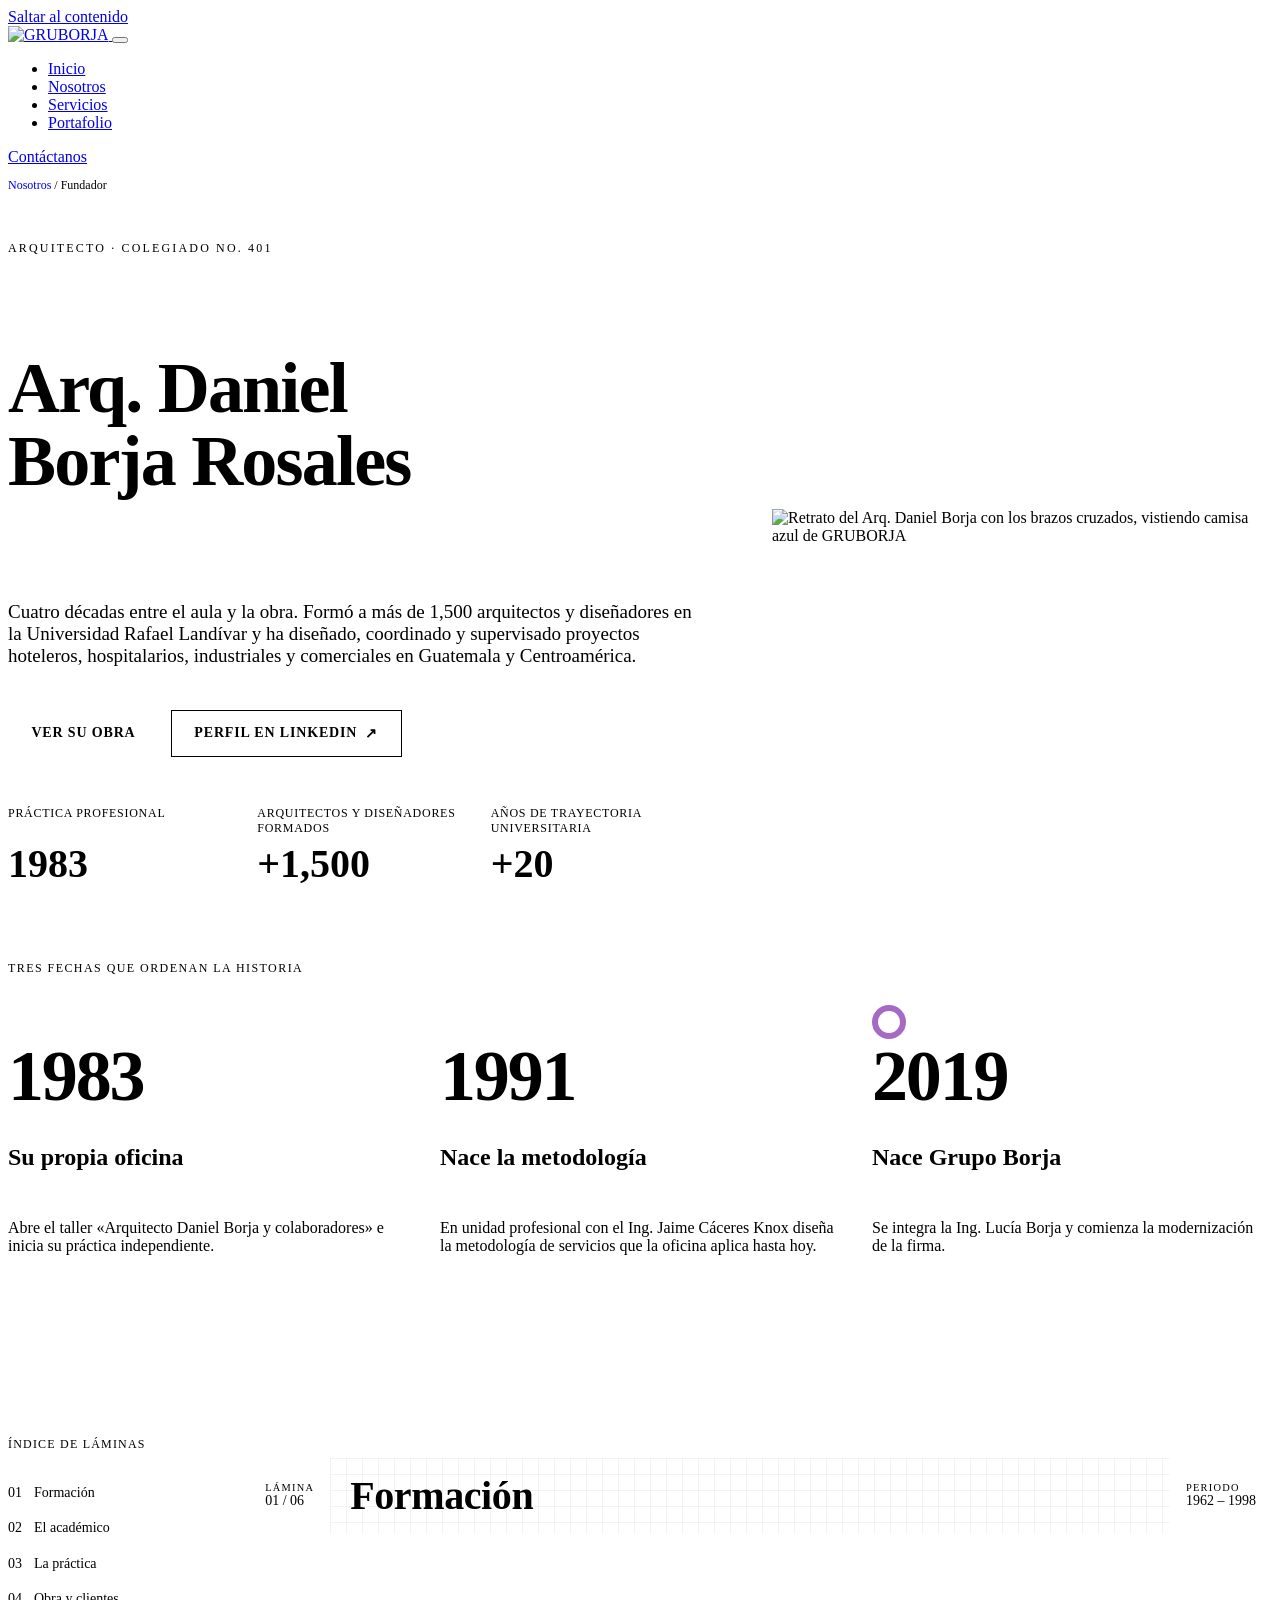
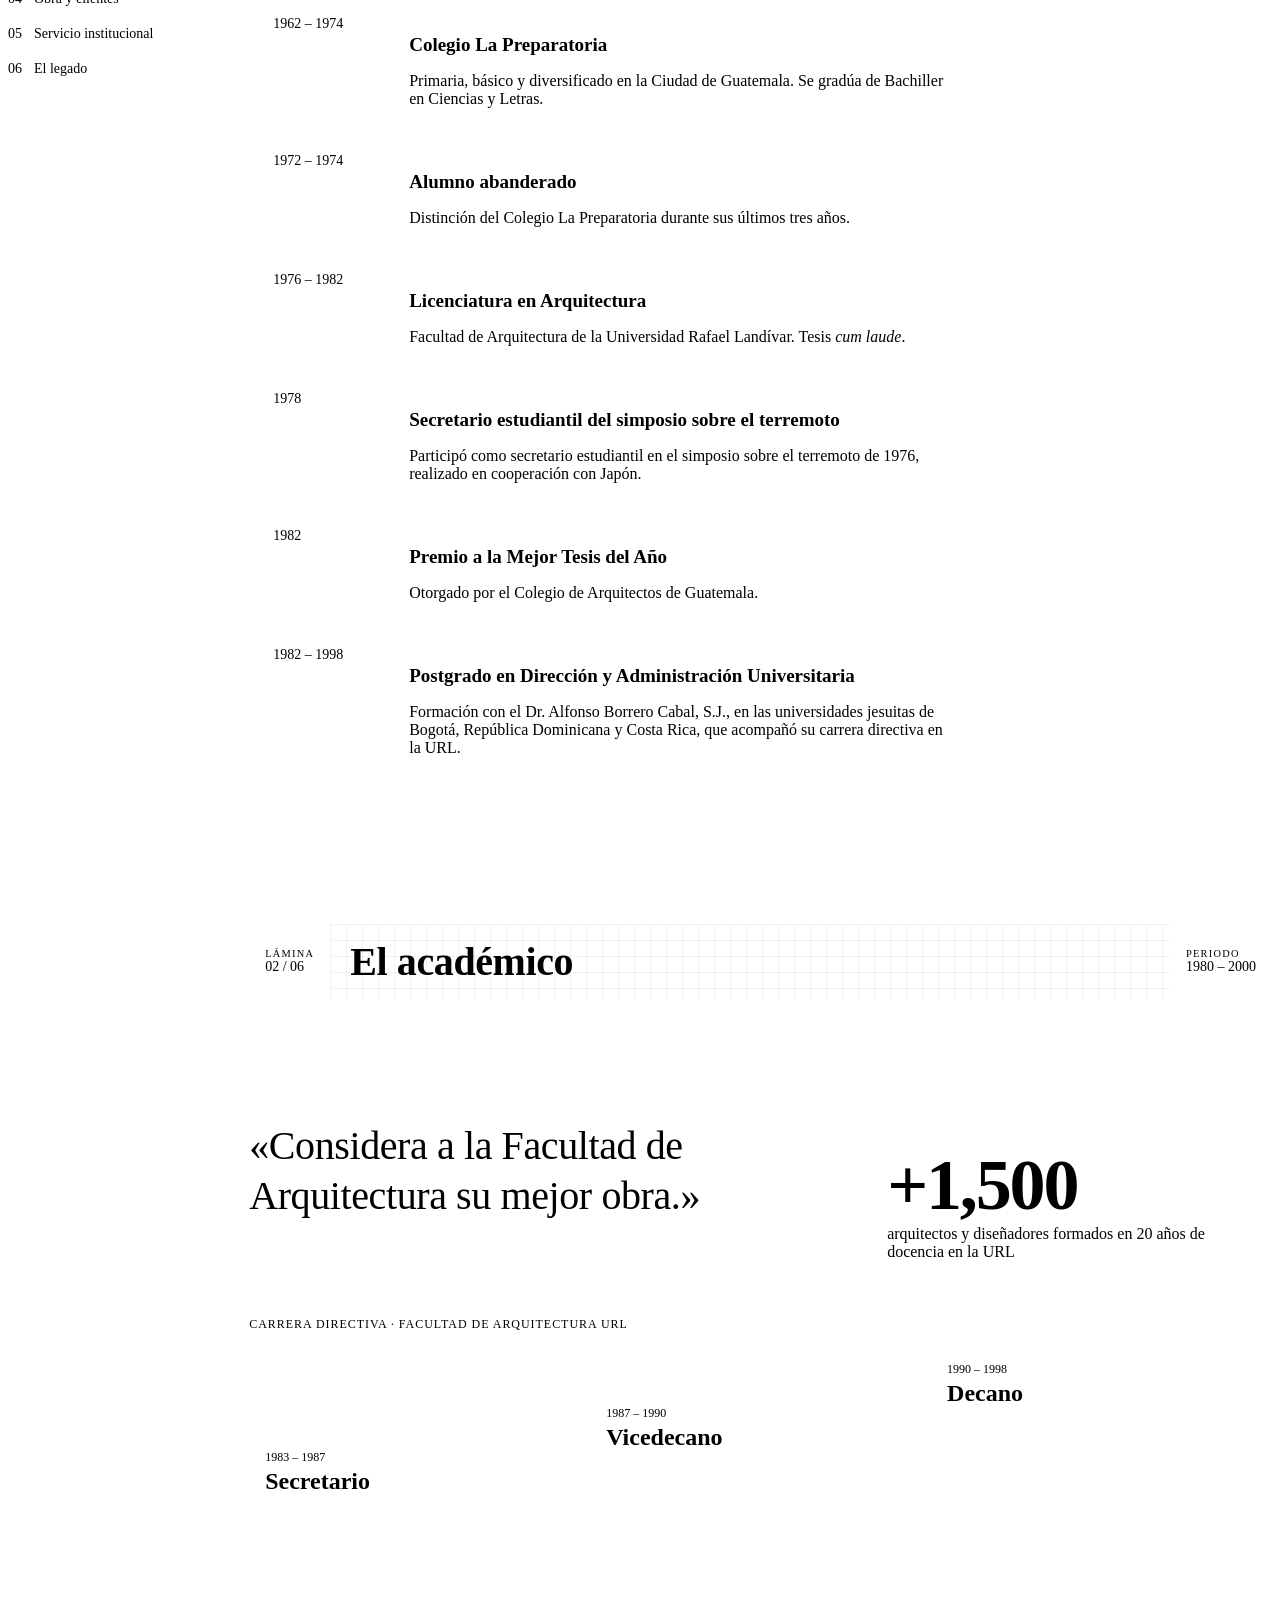
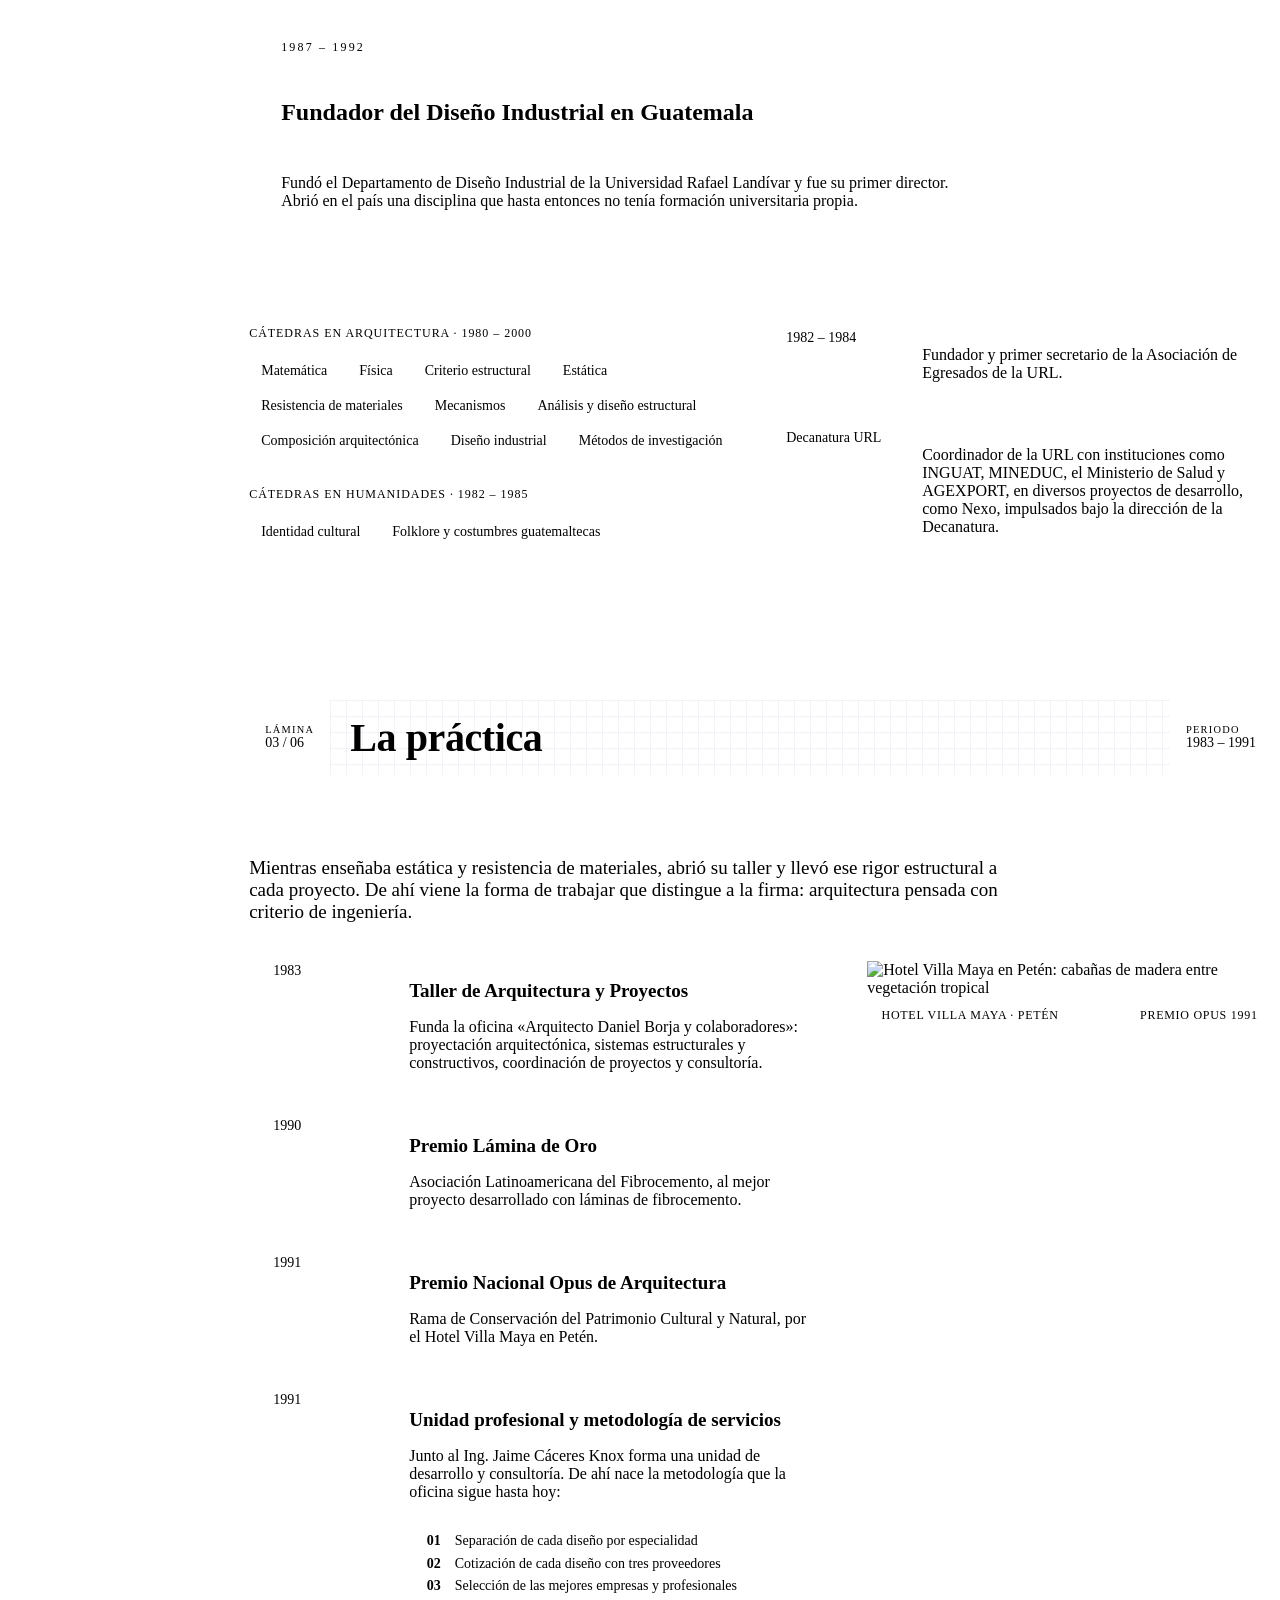
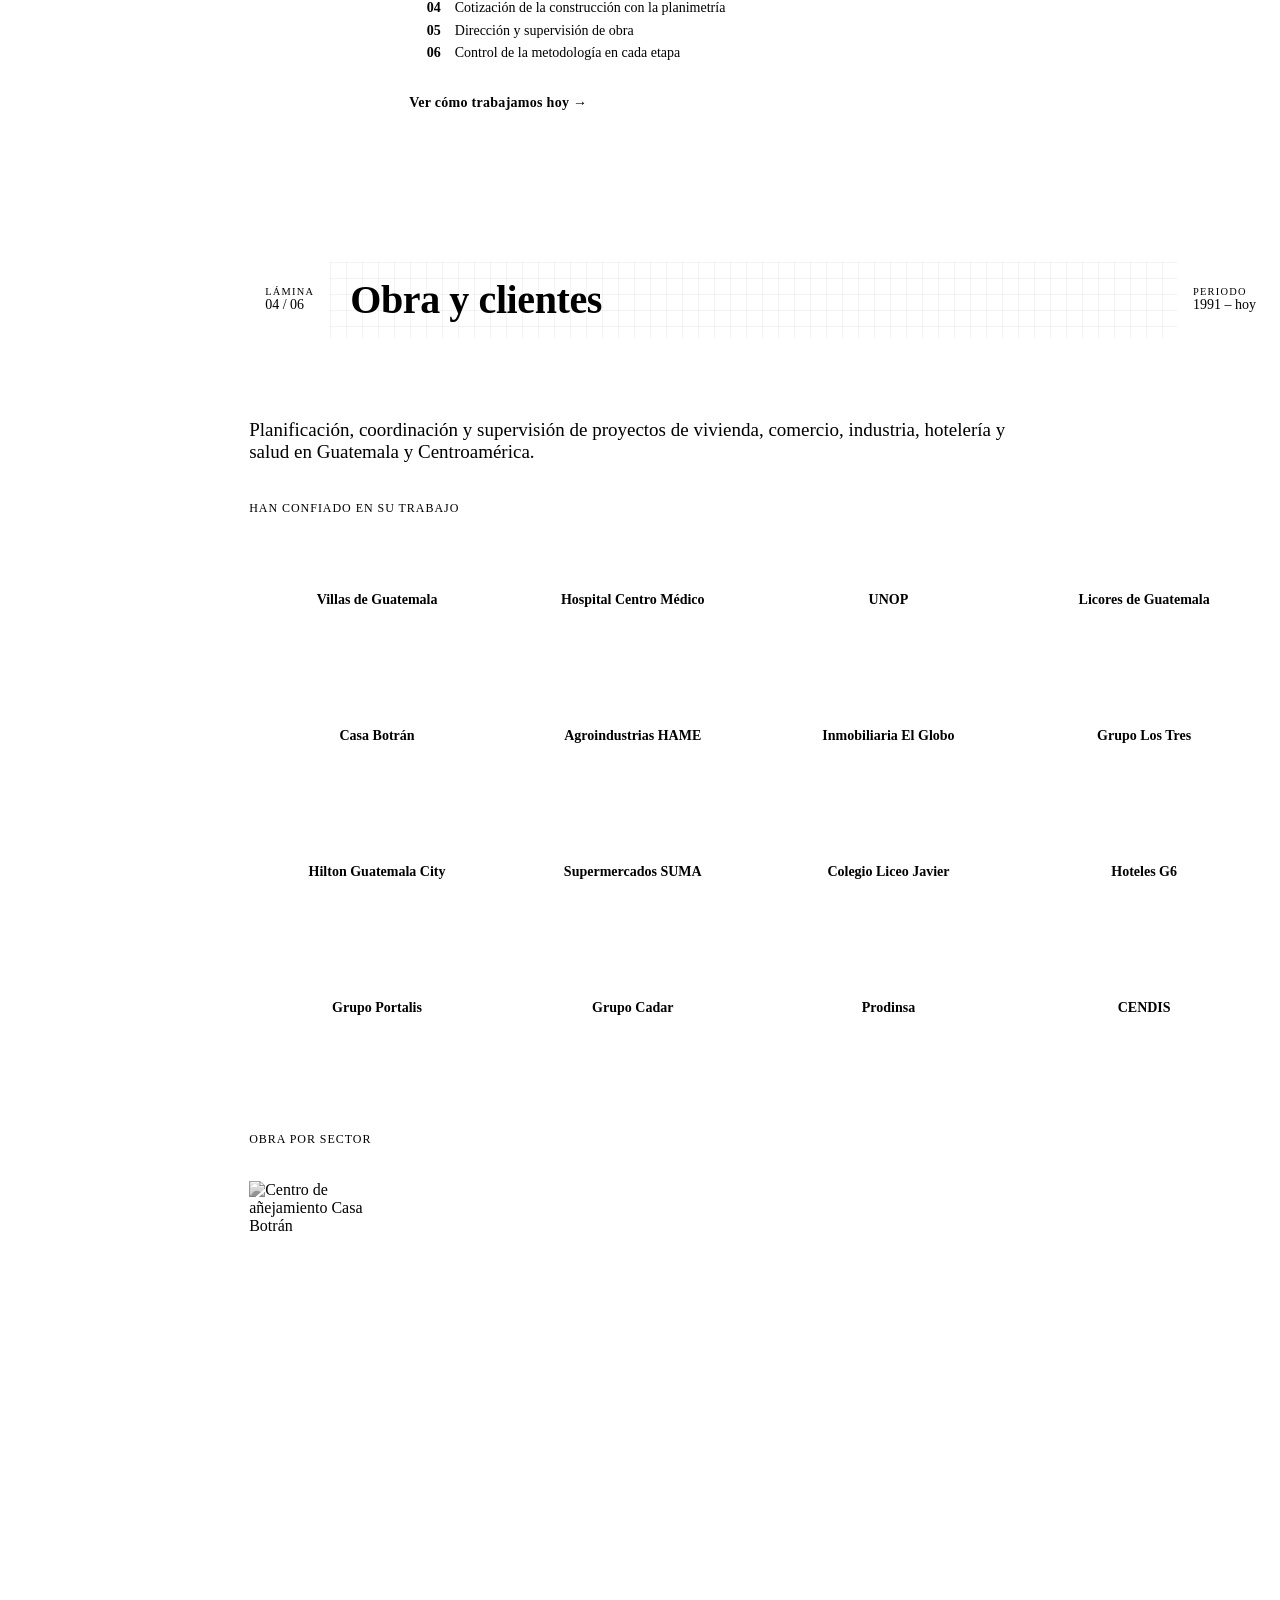
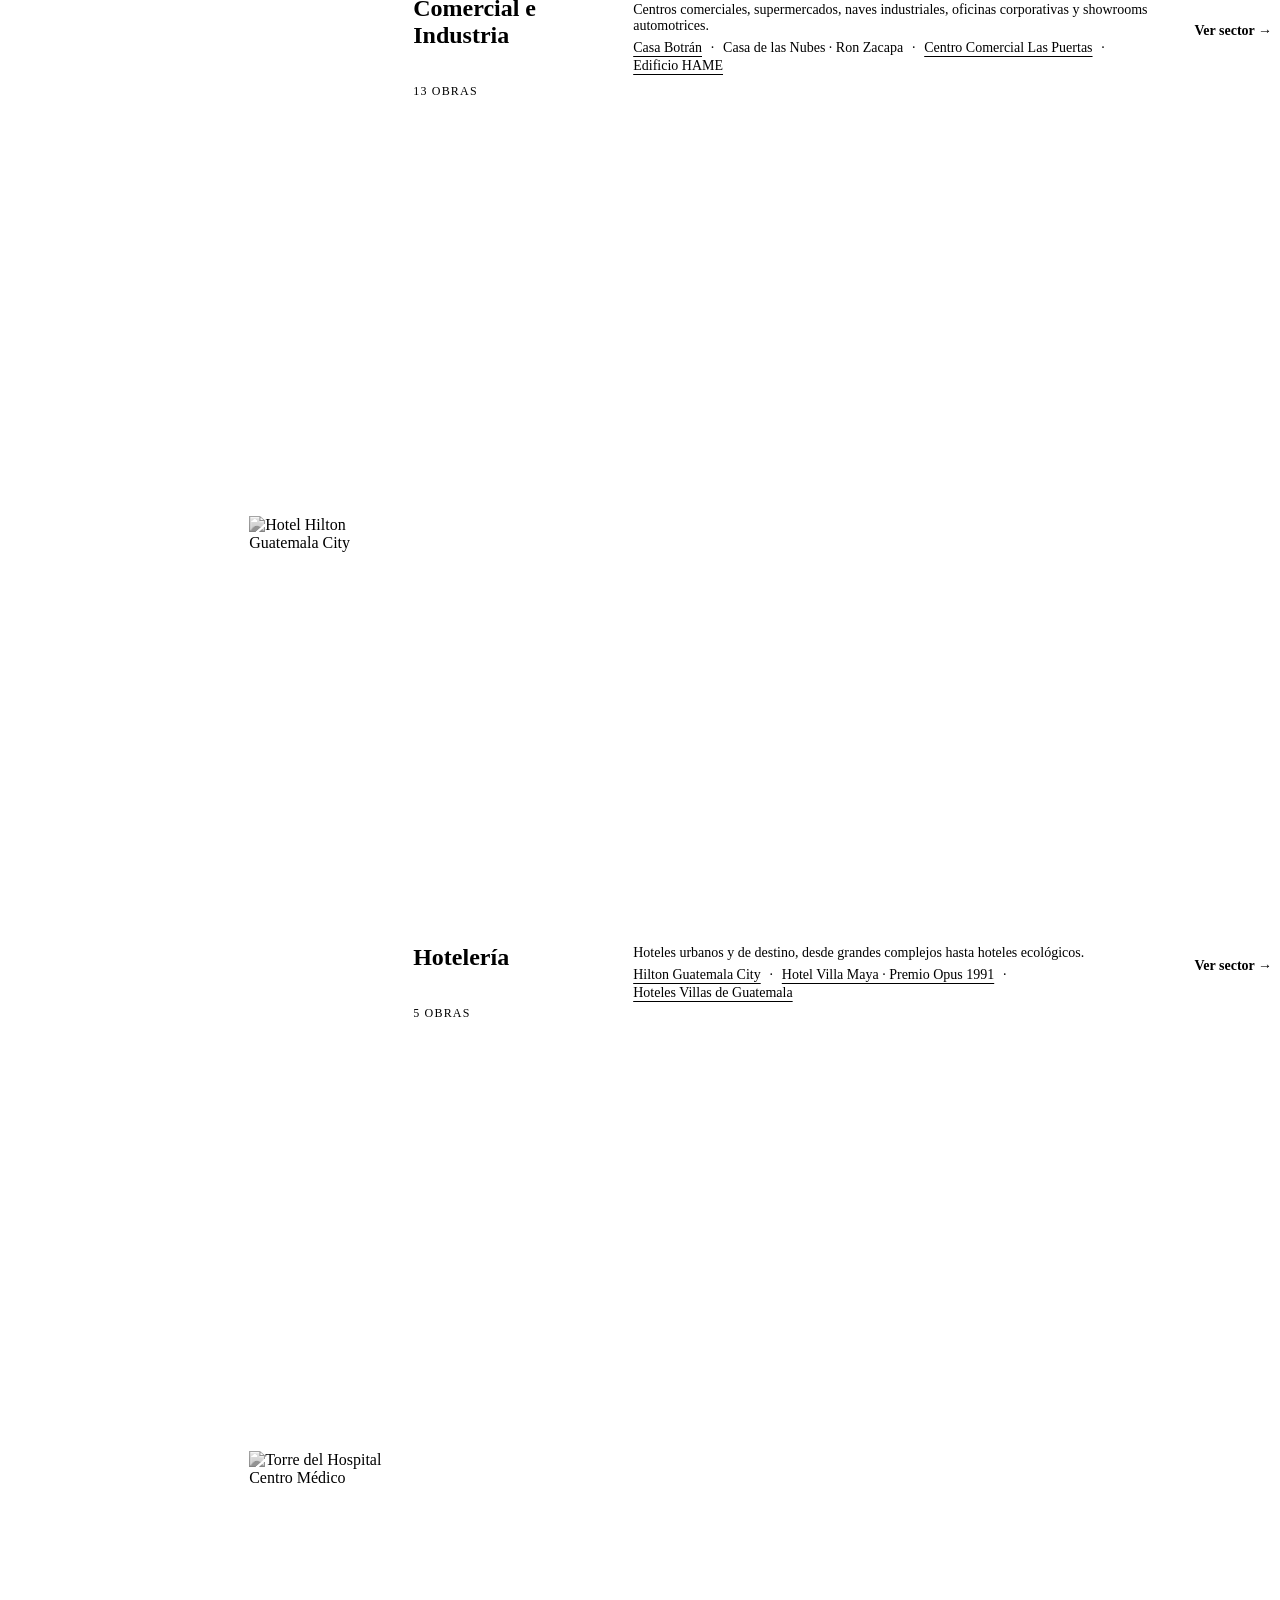
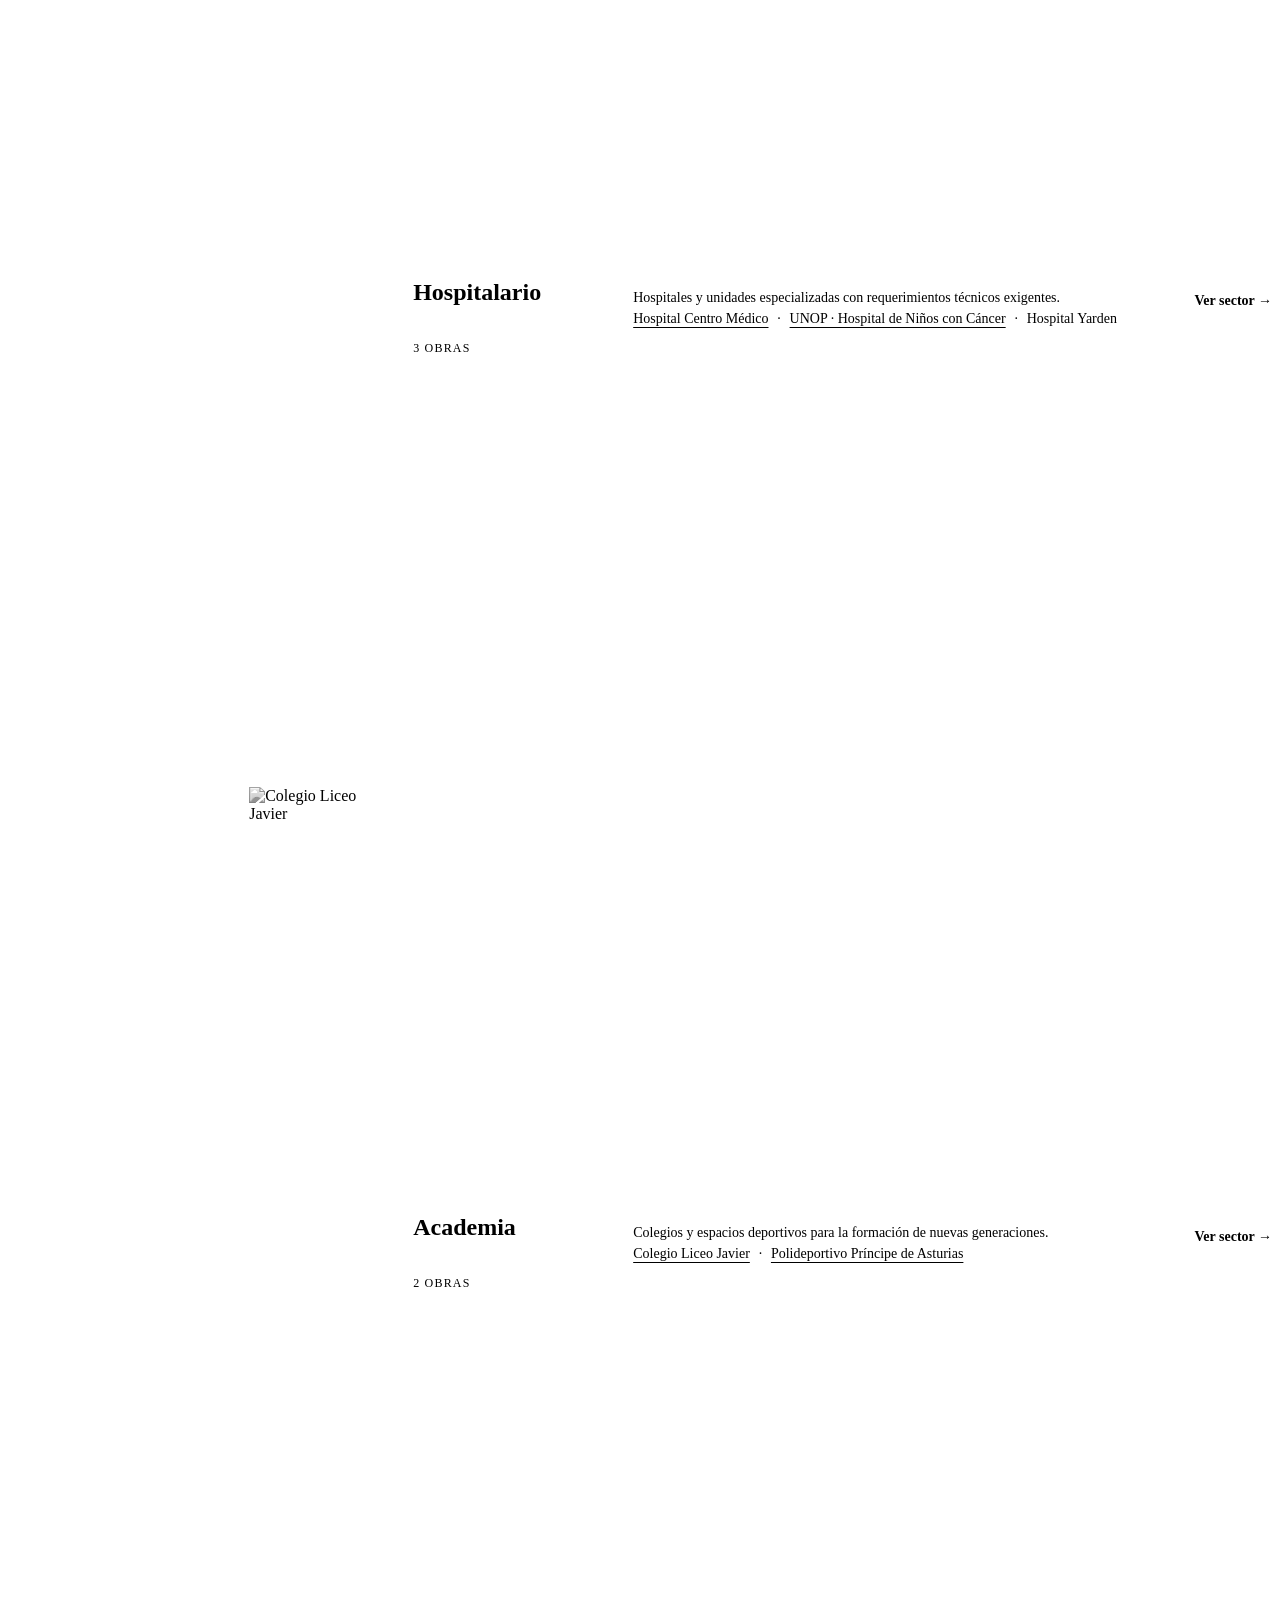
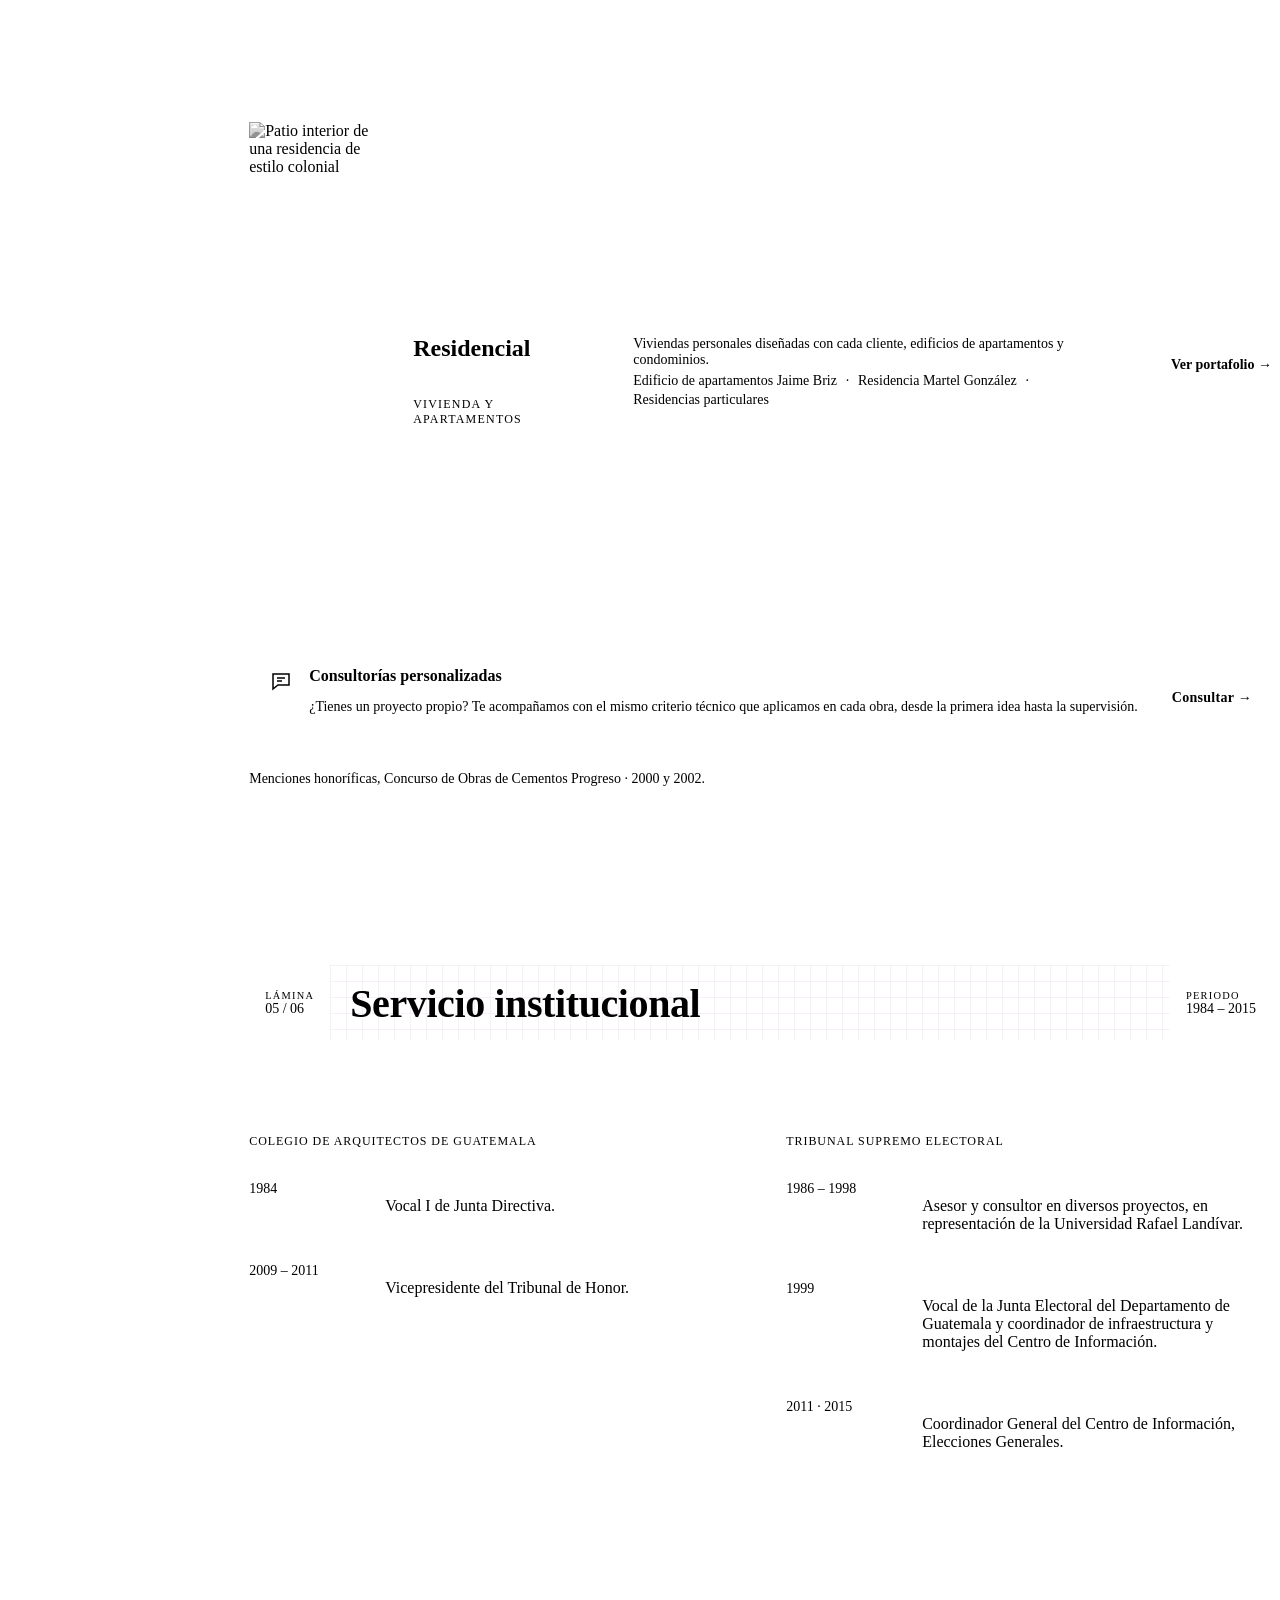
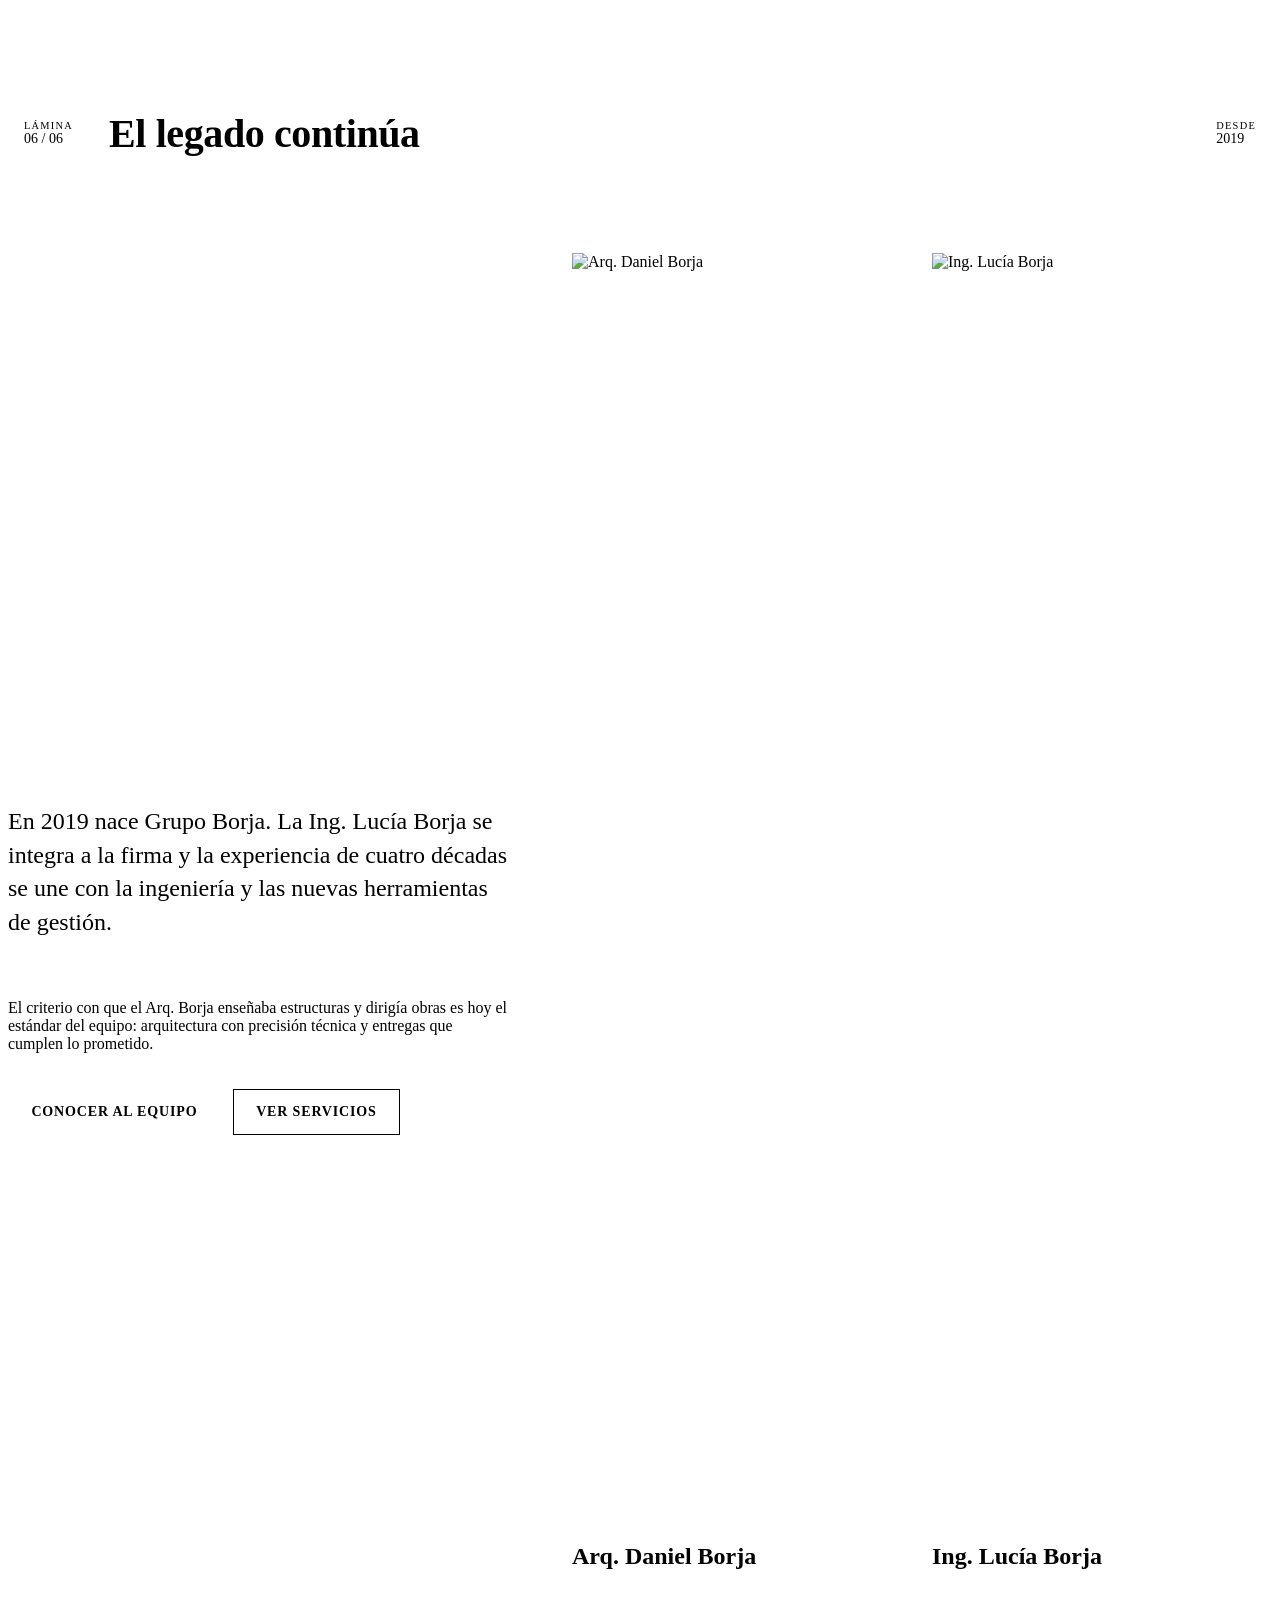
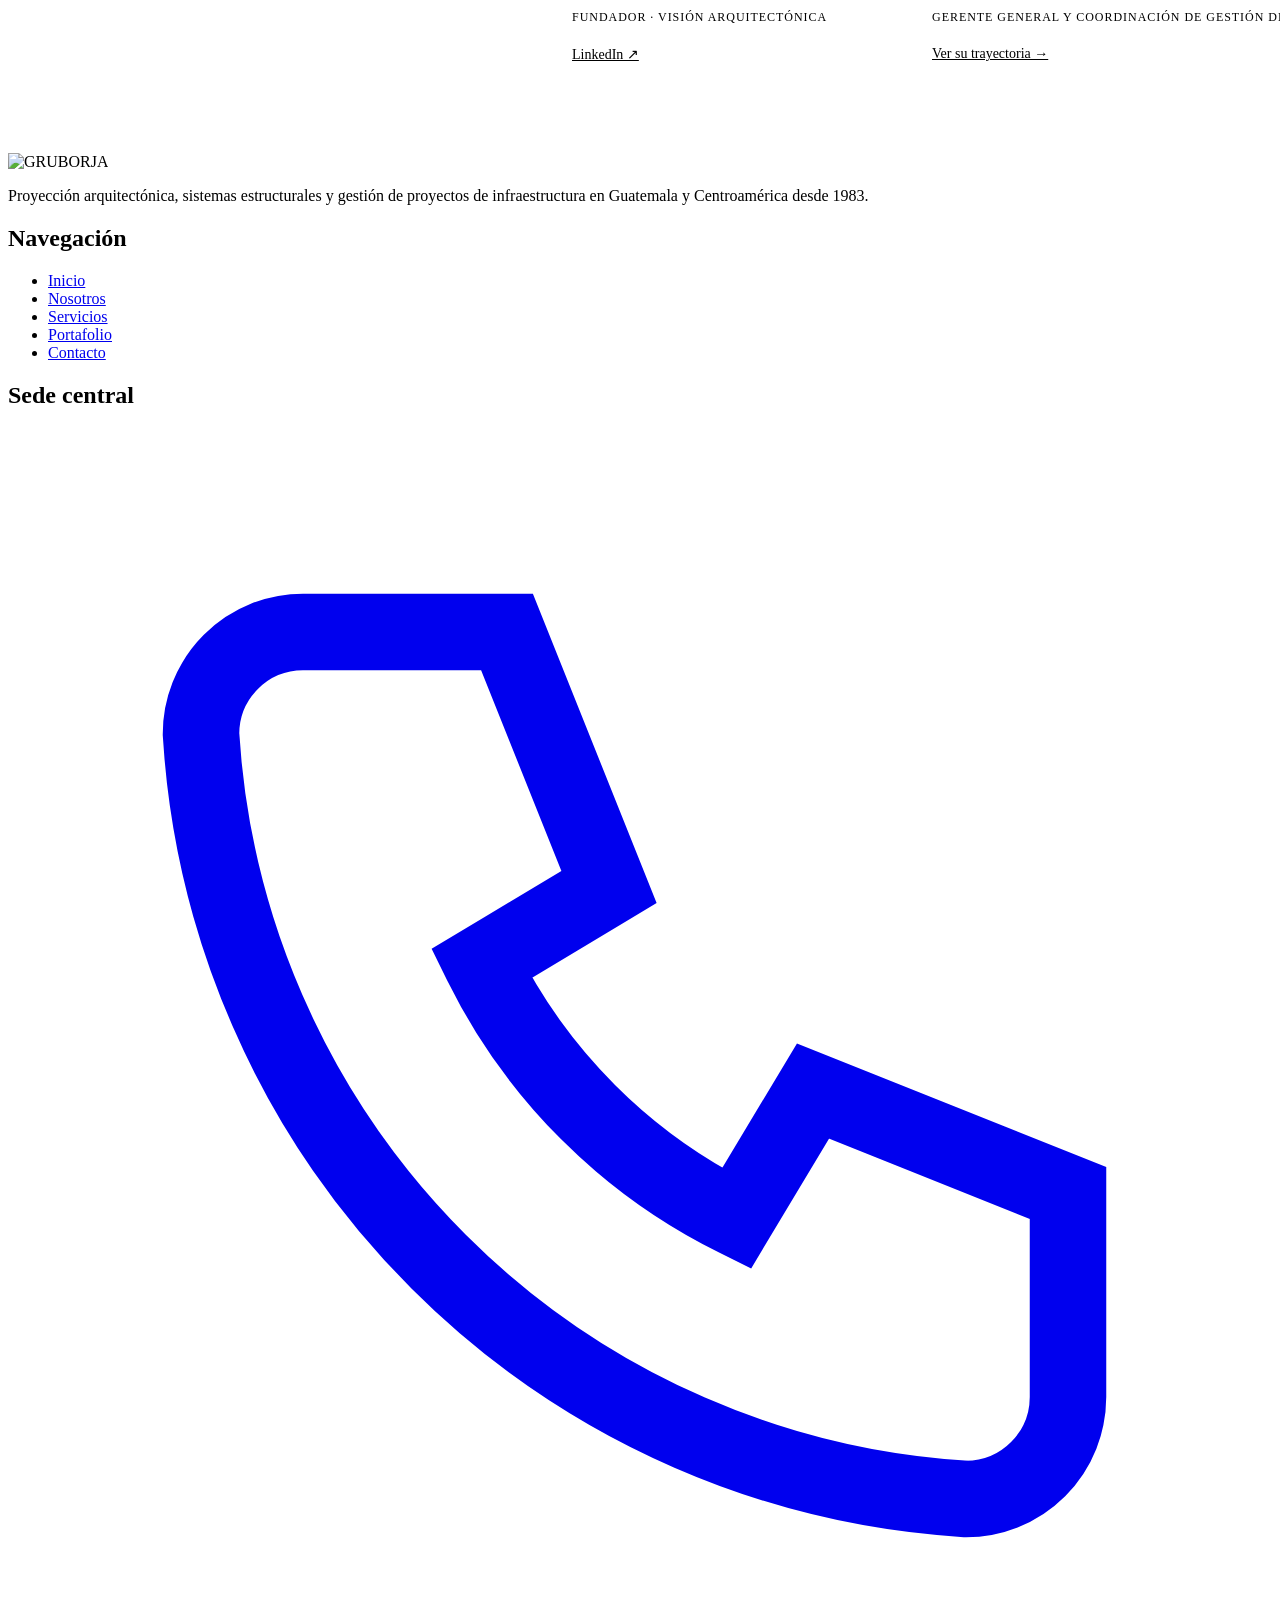
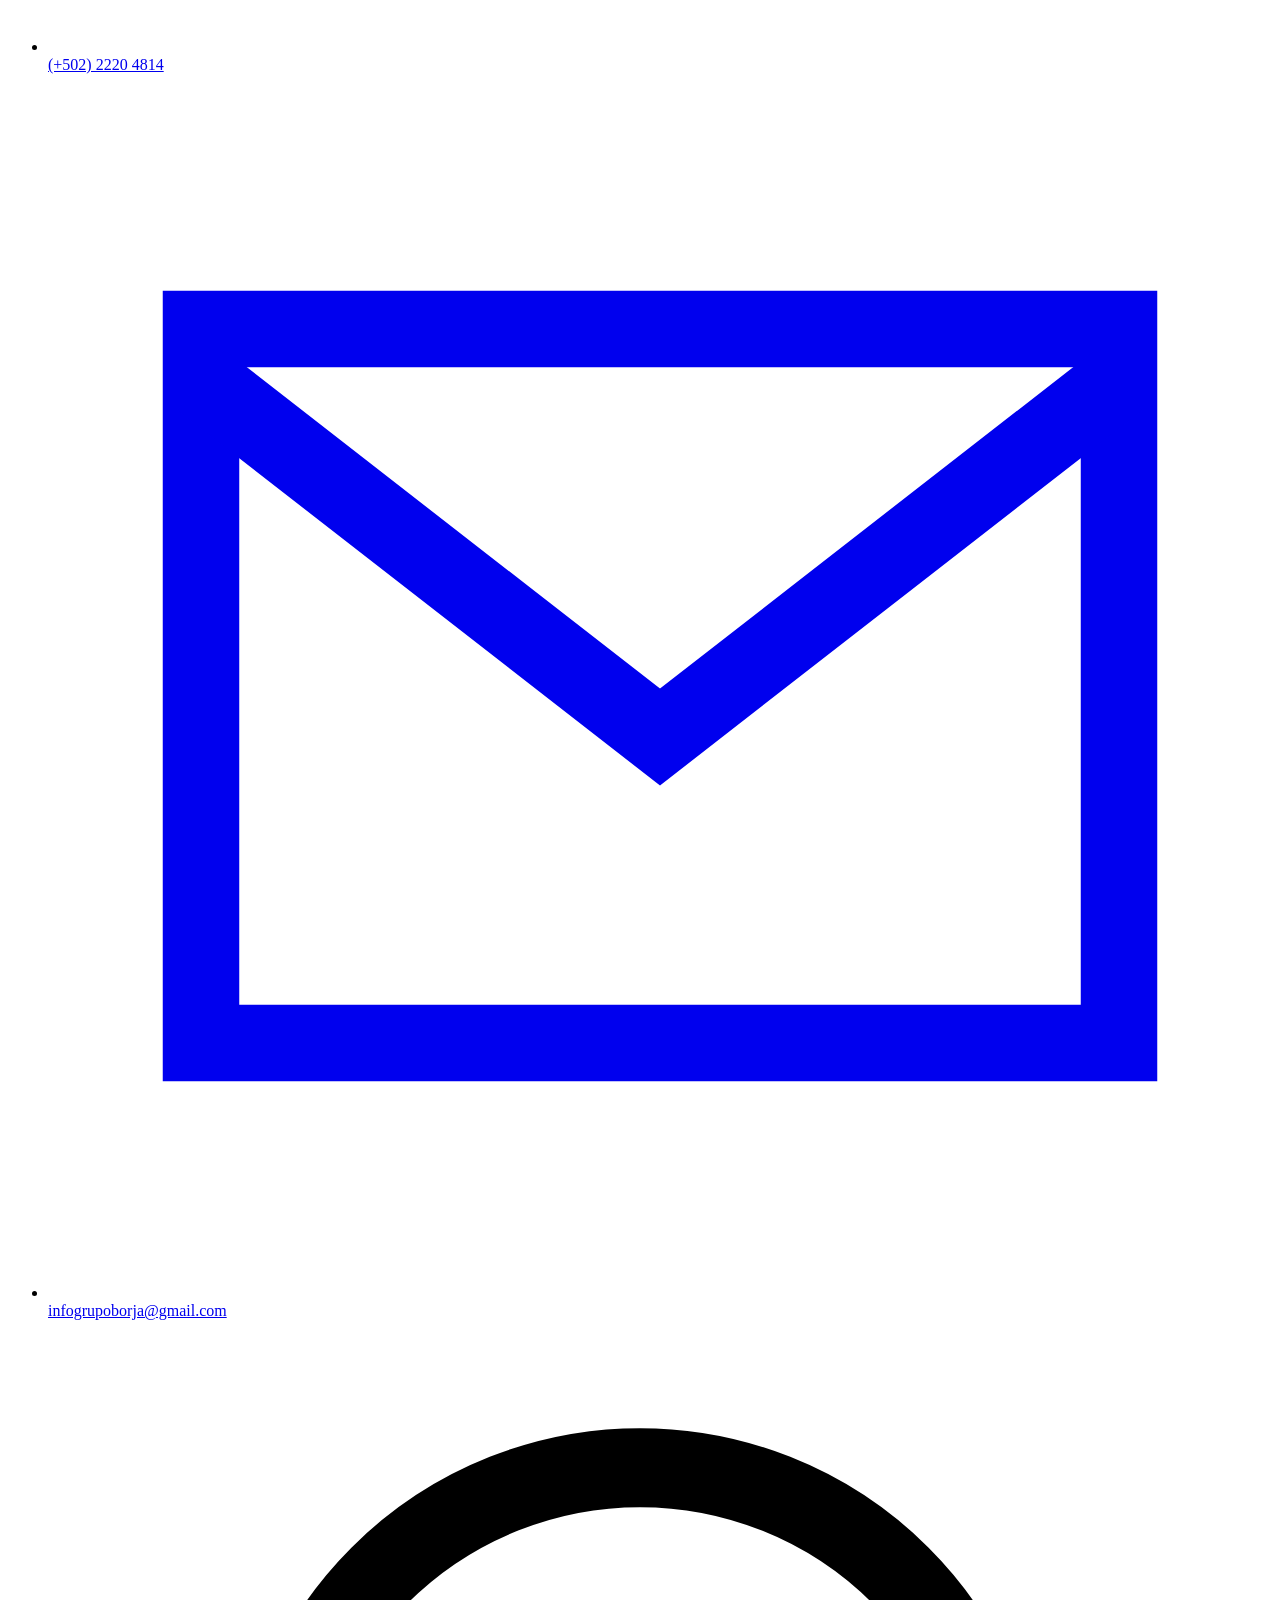
==== commit baa0c3a9: "feat(equipo): nuevo cargo, descripción y etiquetas de la Ing. Lucía Borja en todo el sitio Co-Author" ====
--- a/codbr.html
+++ b/codbr.html
@@ -610,7 +610,7 @@
             <li class="duo__persona">
               <img src="assets/img/equipo/lucia-borja.webp" width="1000" height="1250" loading="lazy" alt="Ing. Lucía Borja">
               <p class="duo__nombre">Ing. Lucía Borja</p>
-              <p class="duo__cargo">Gerente General · Gestión de proyectos</p>
+              <p class="duo__cargo">Gerente General y Coordinación de Gestión de proyectos</p>
               <a href="lucia.html">Ver su trayectoria →</a>
             </li>
           </ul>
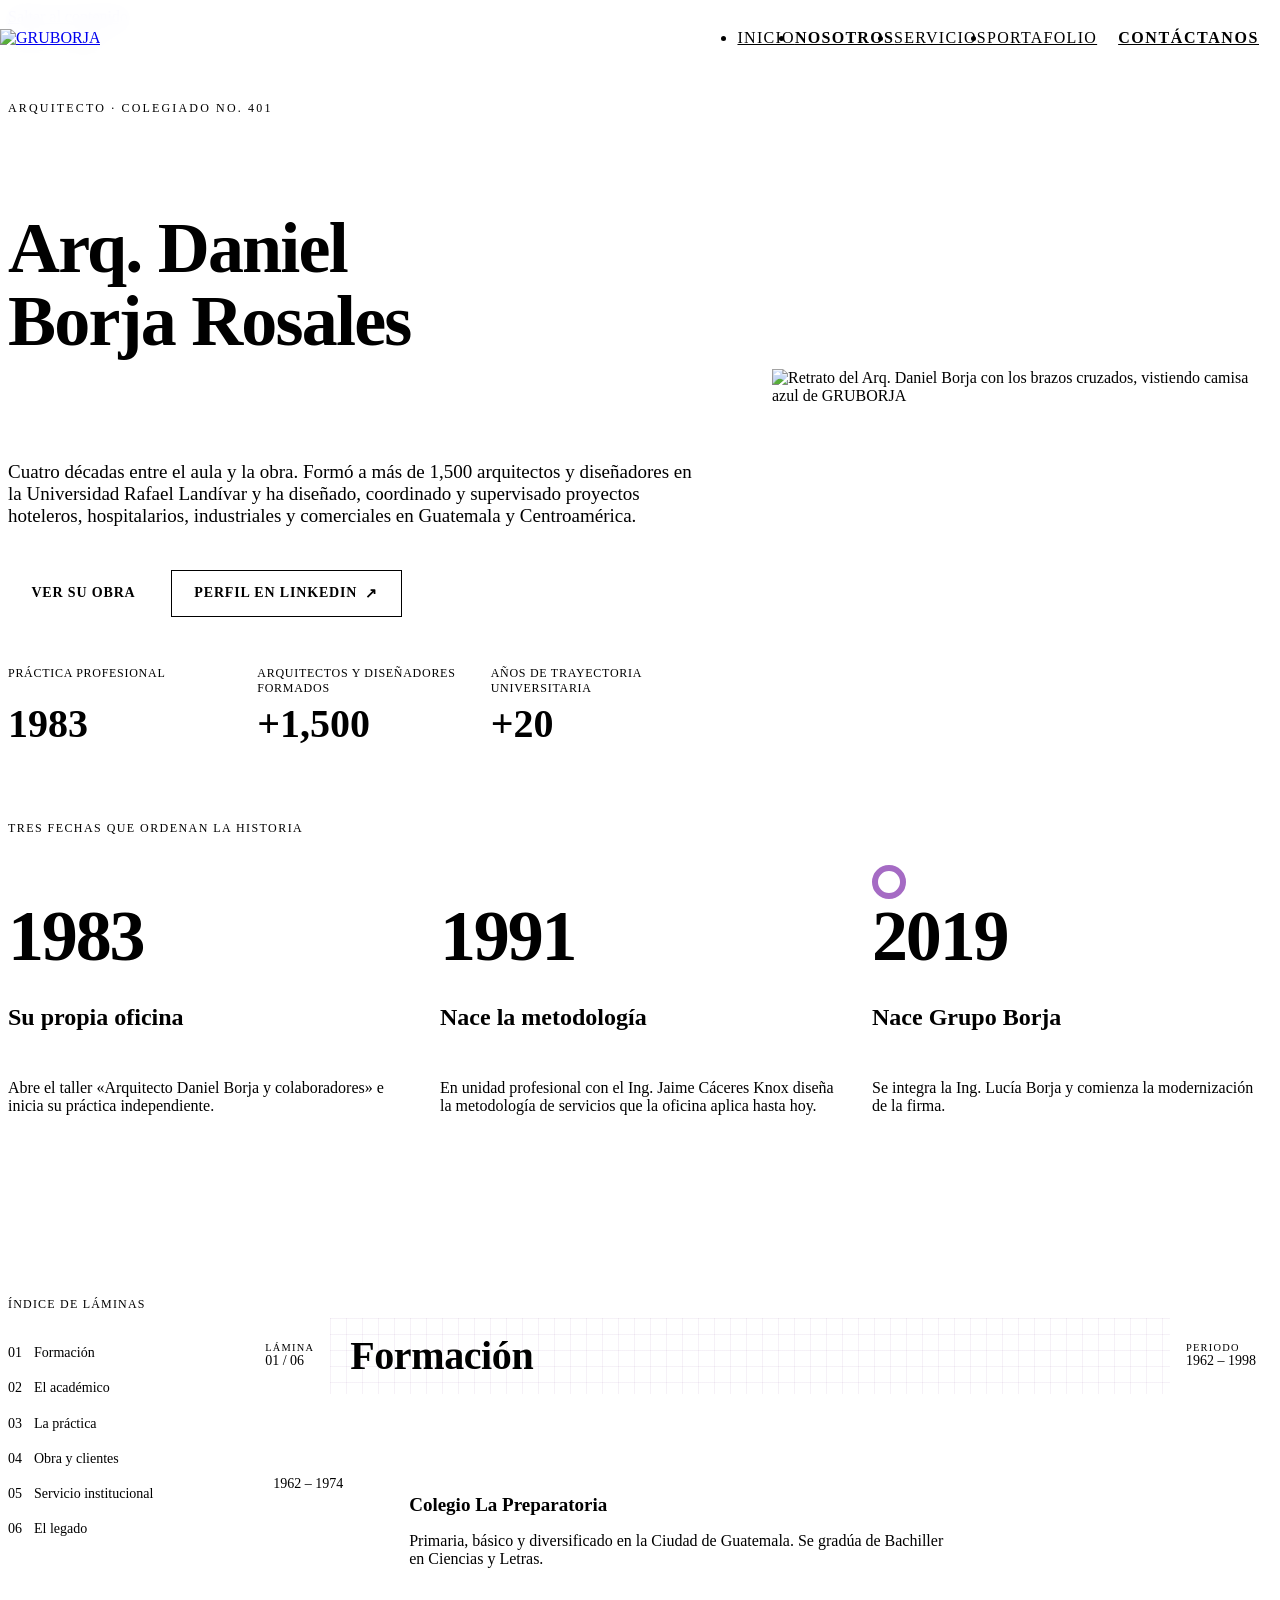
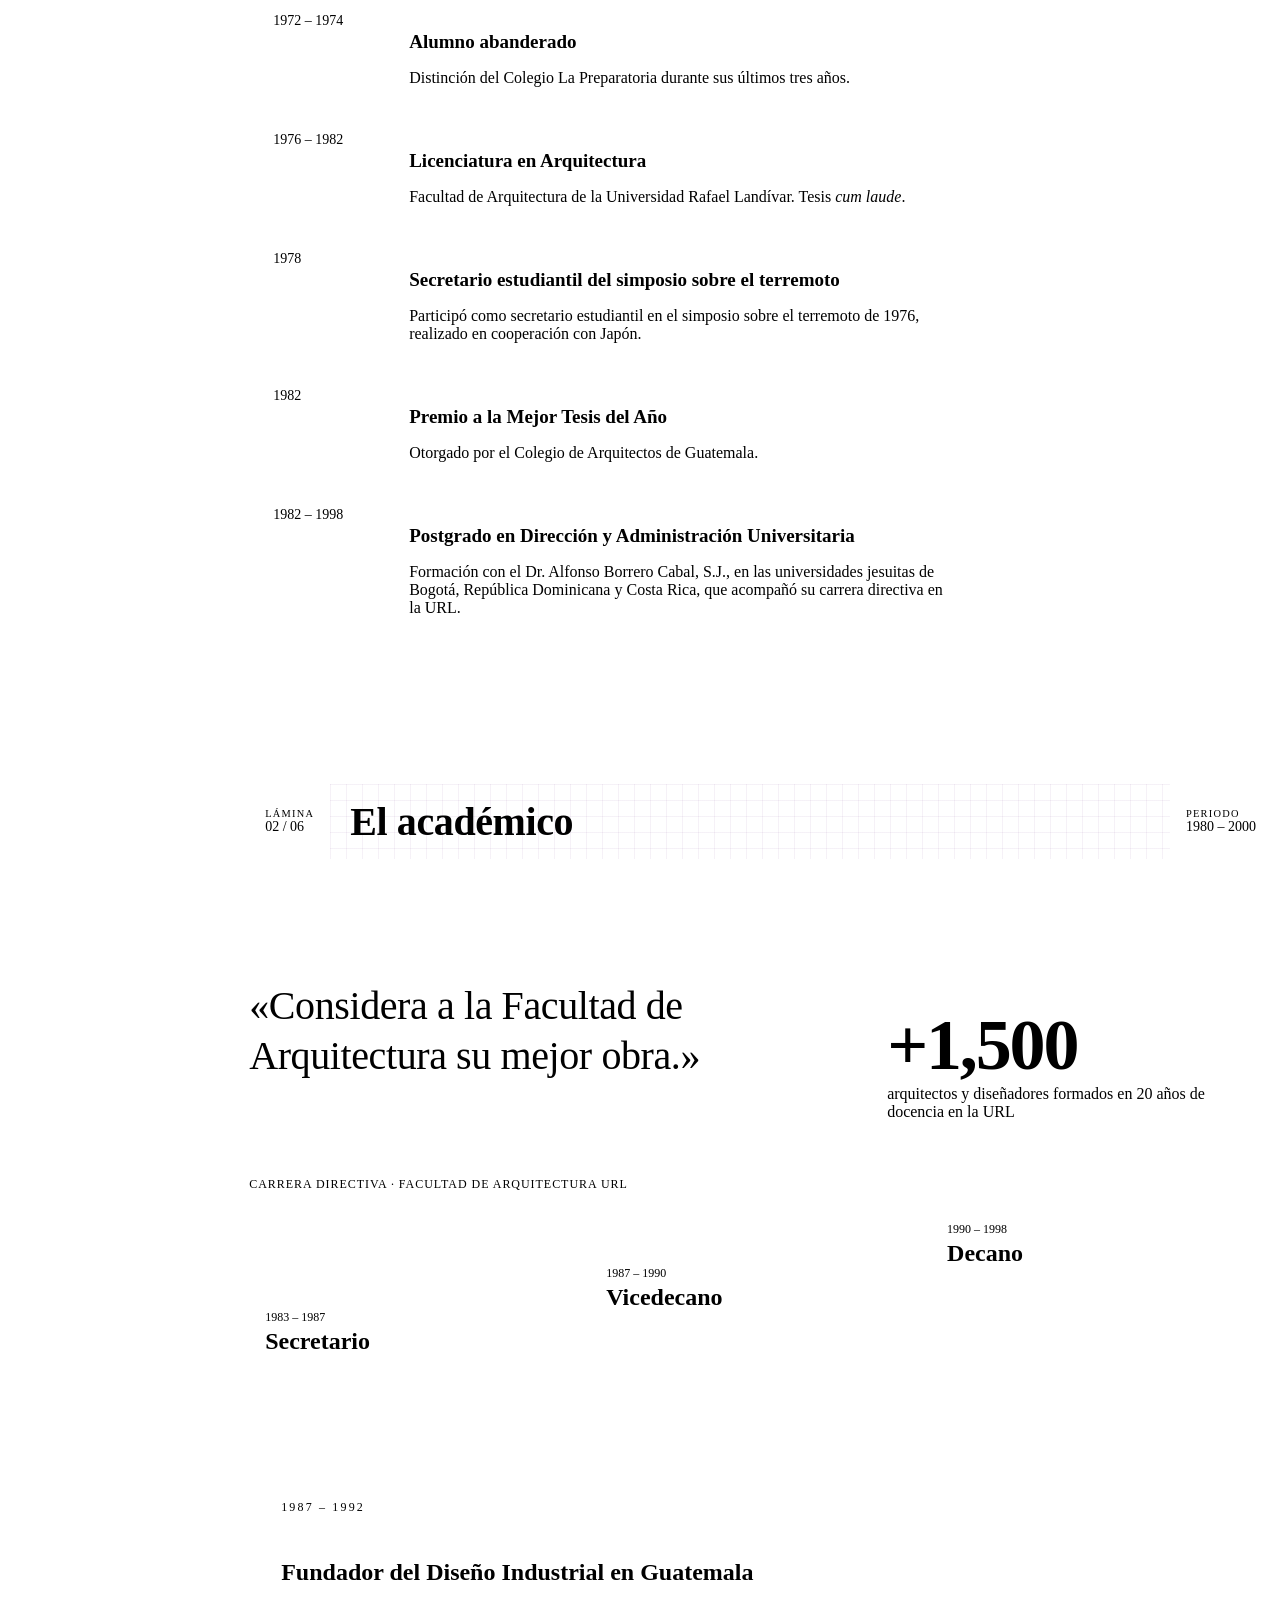
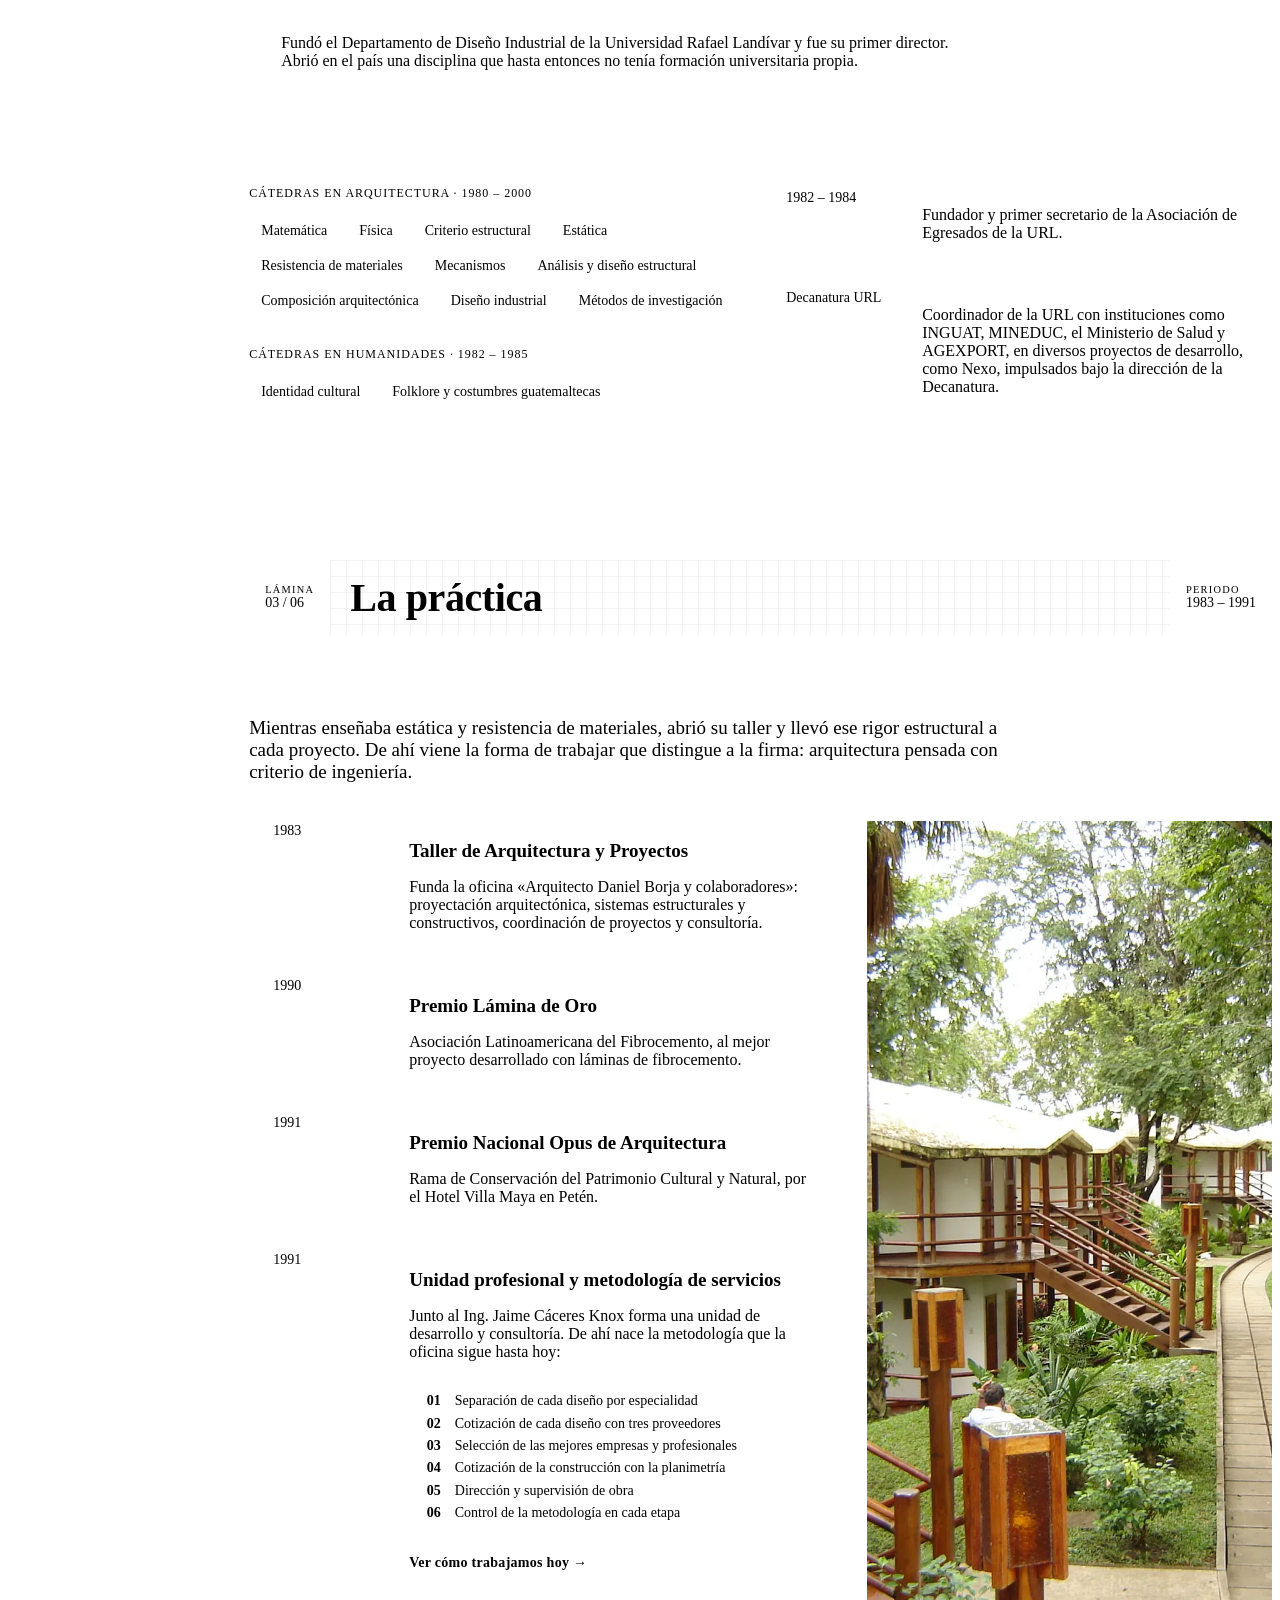
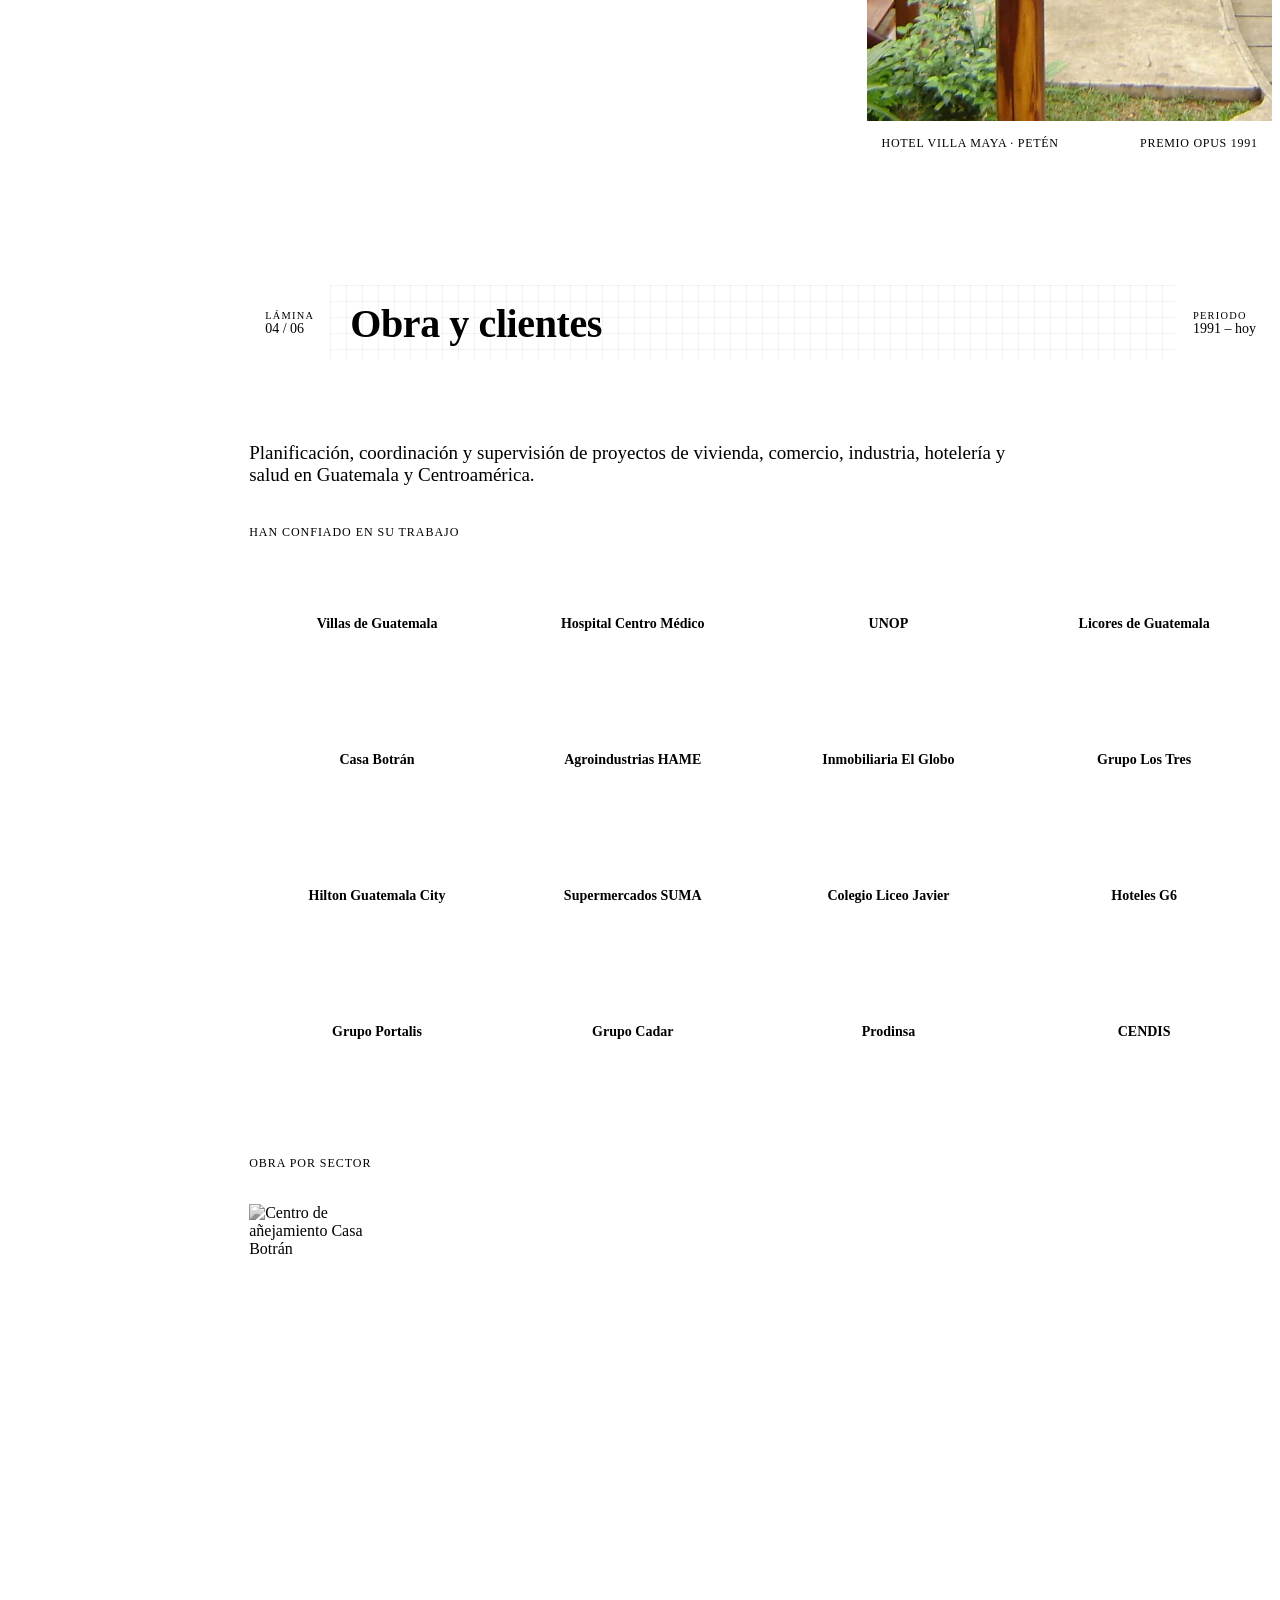
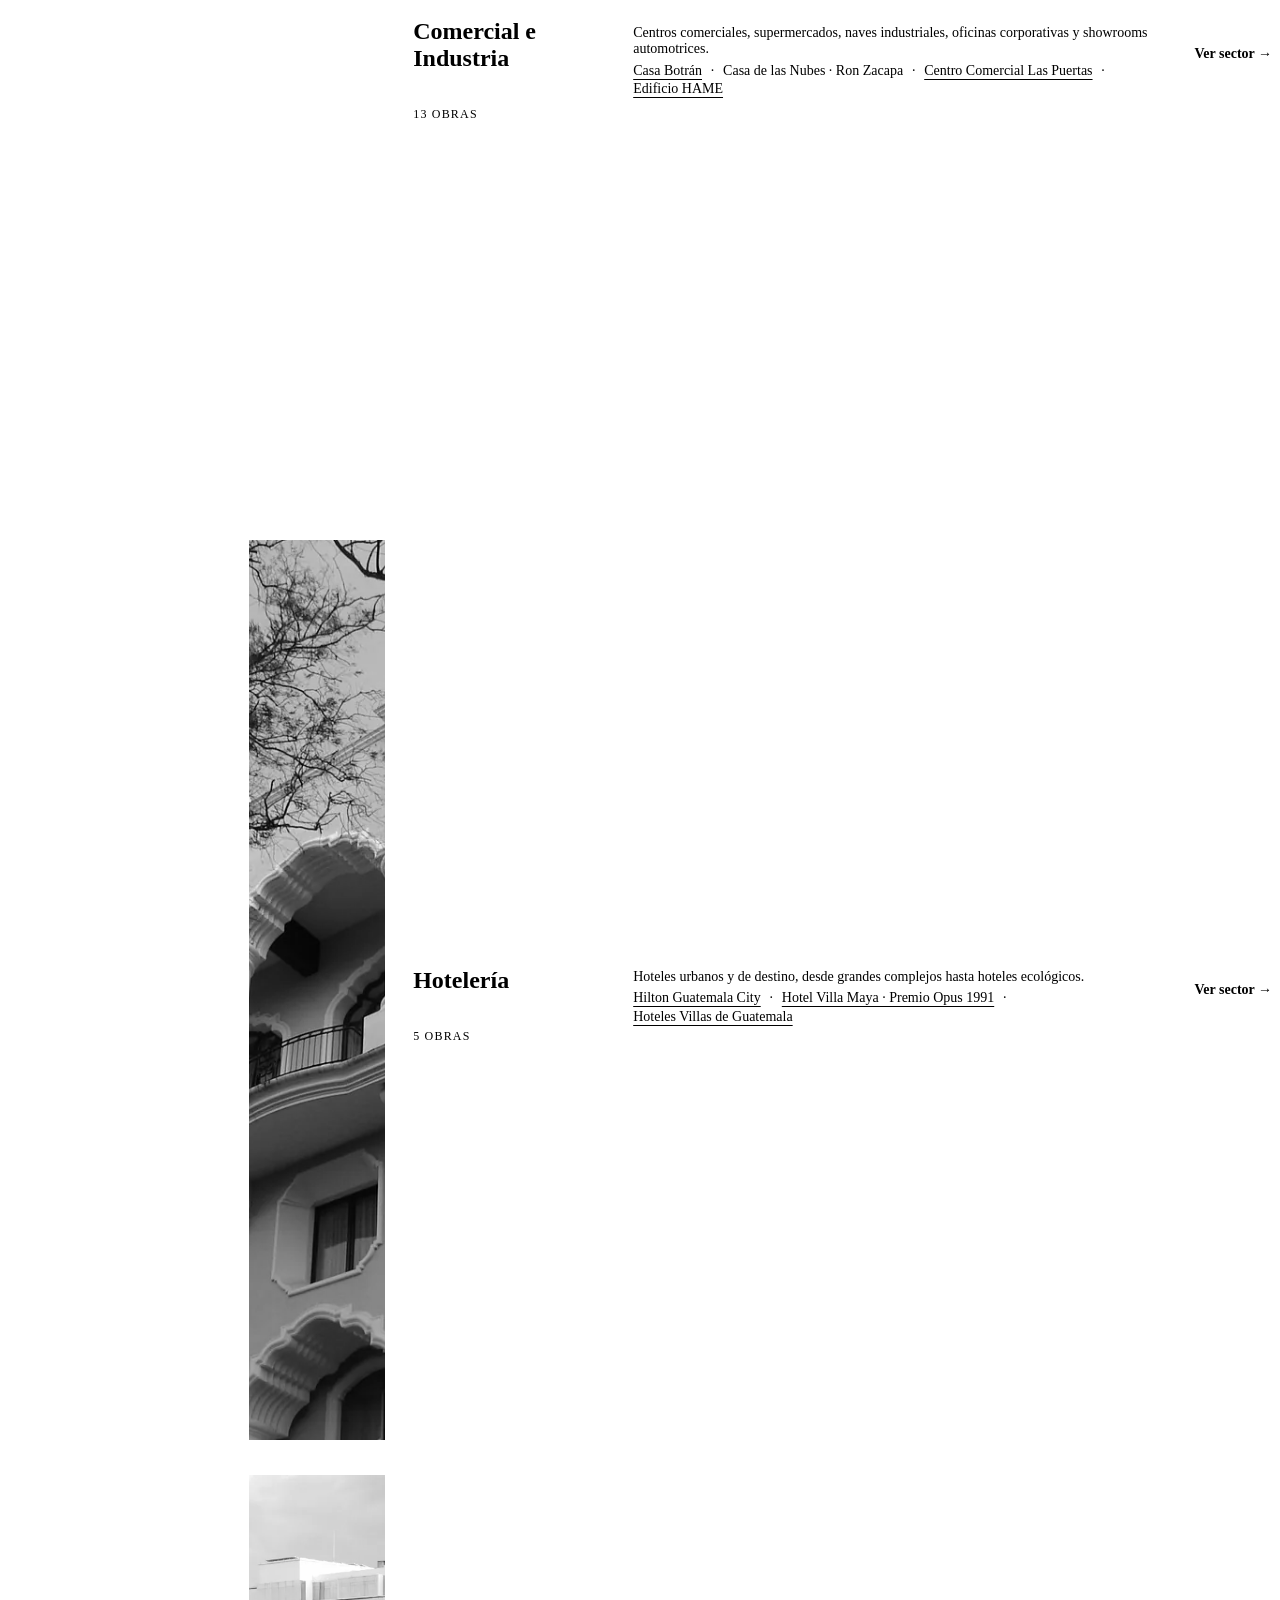
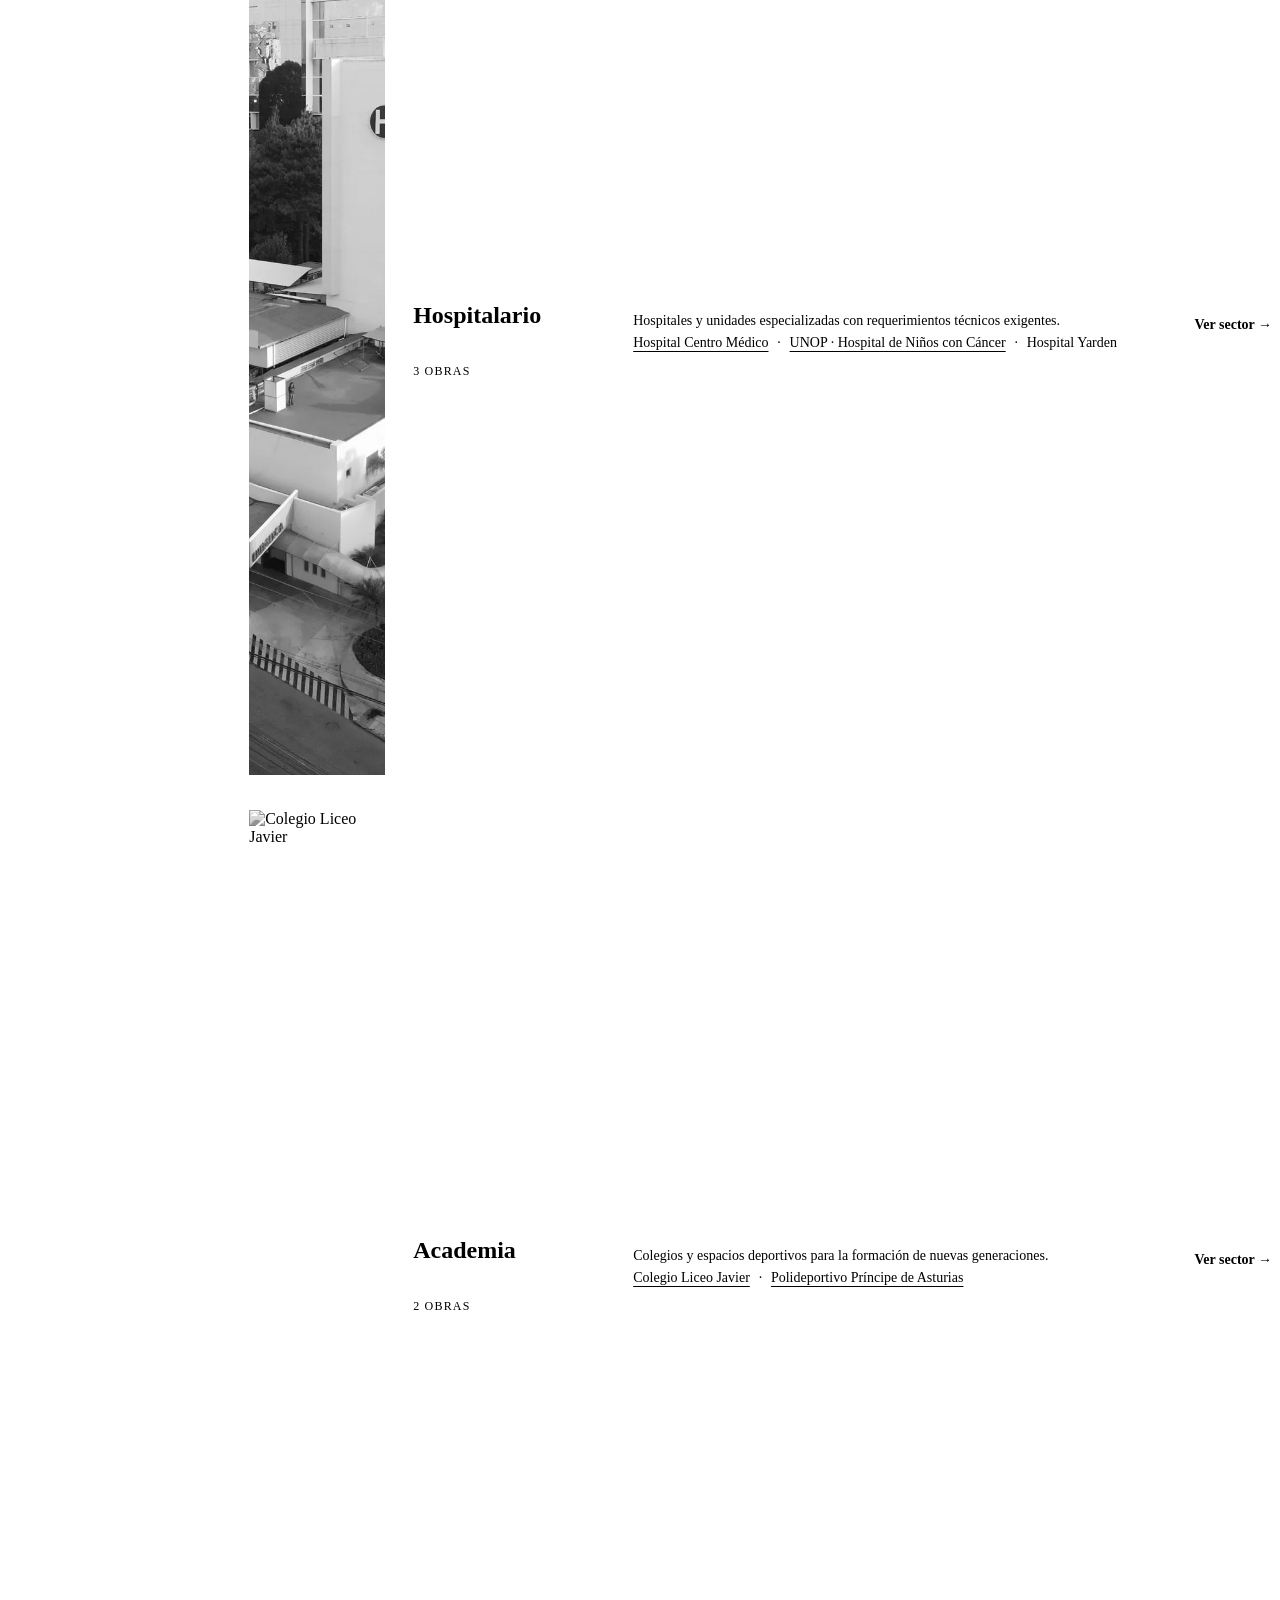
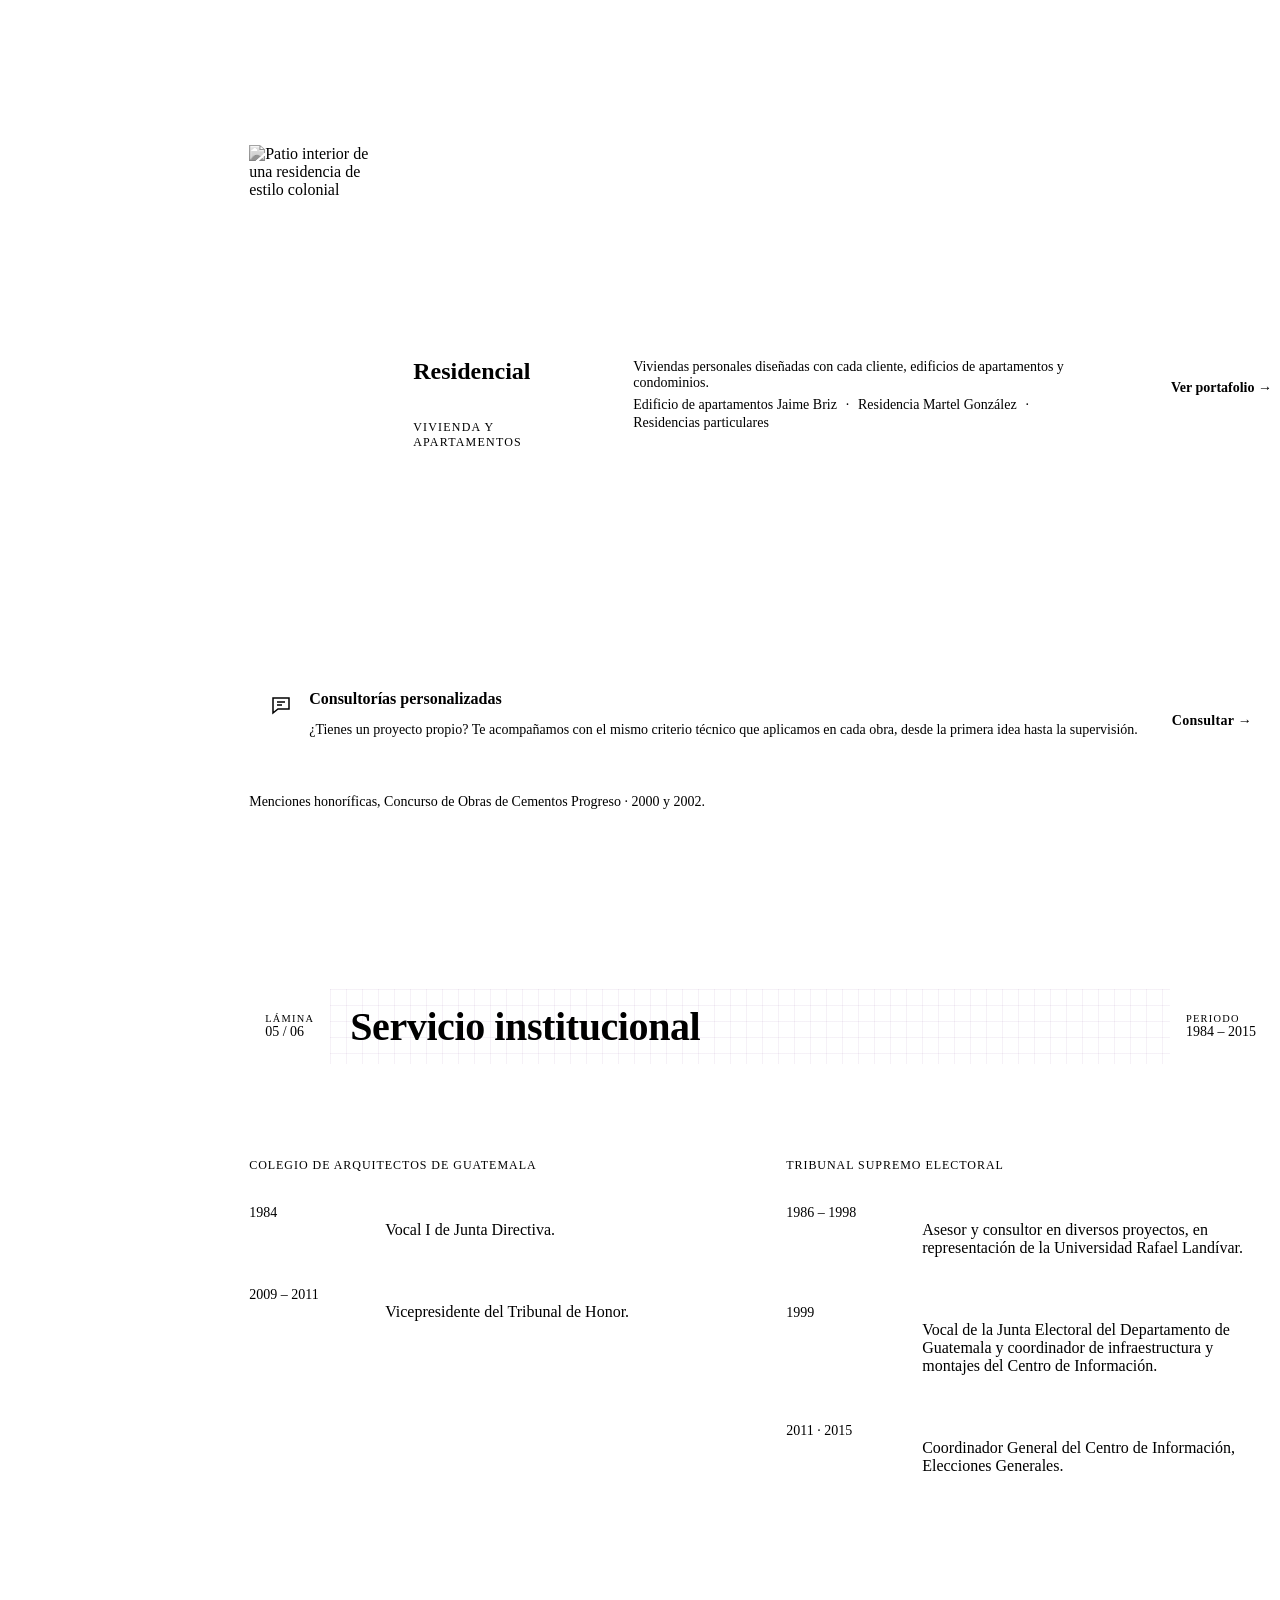
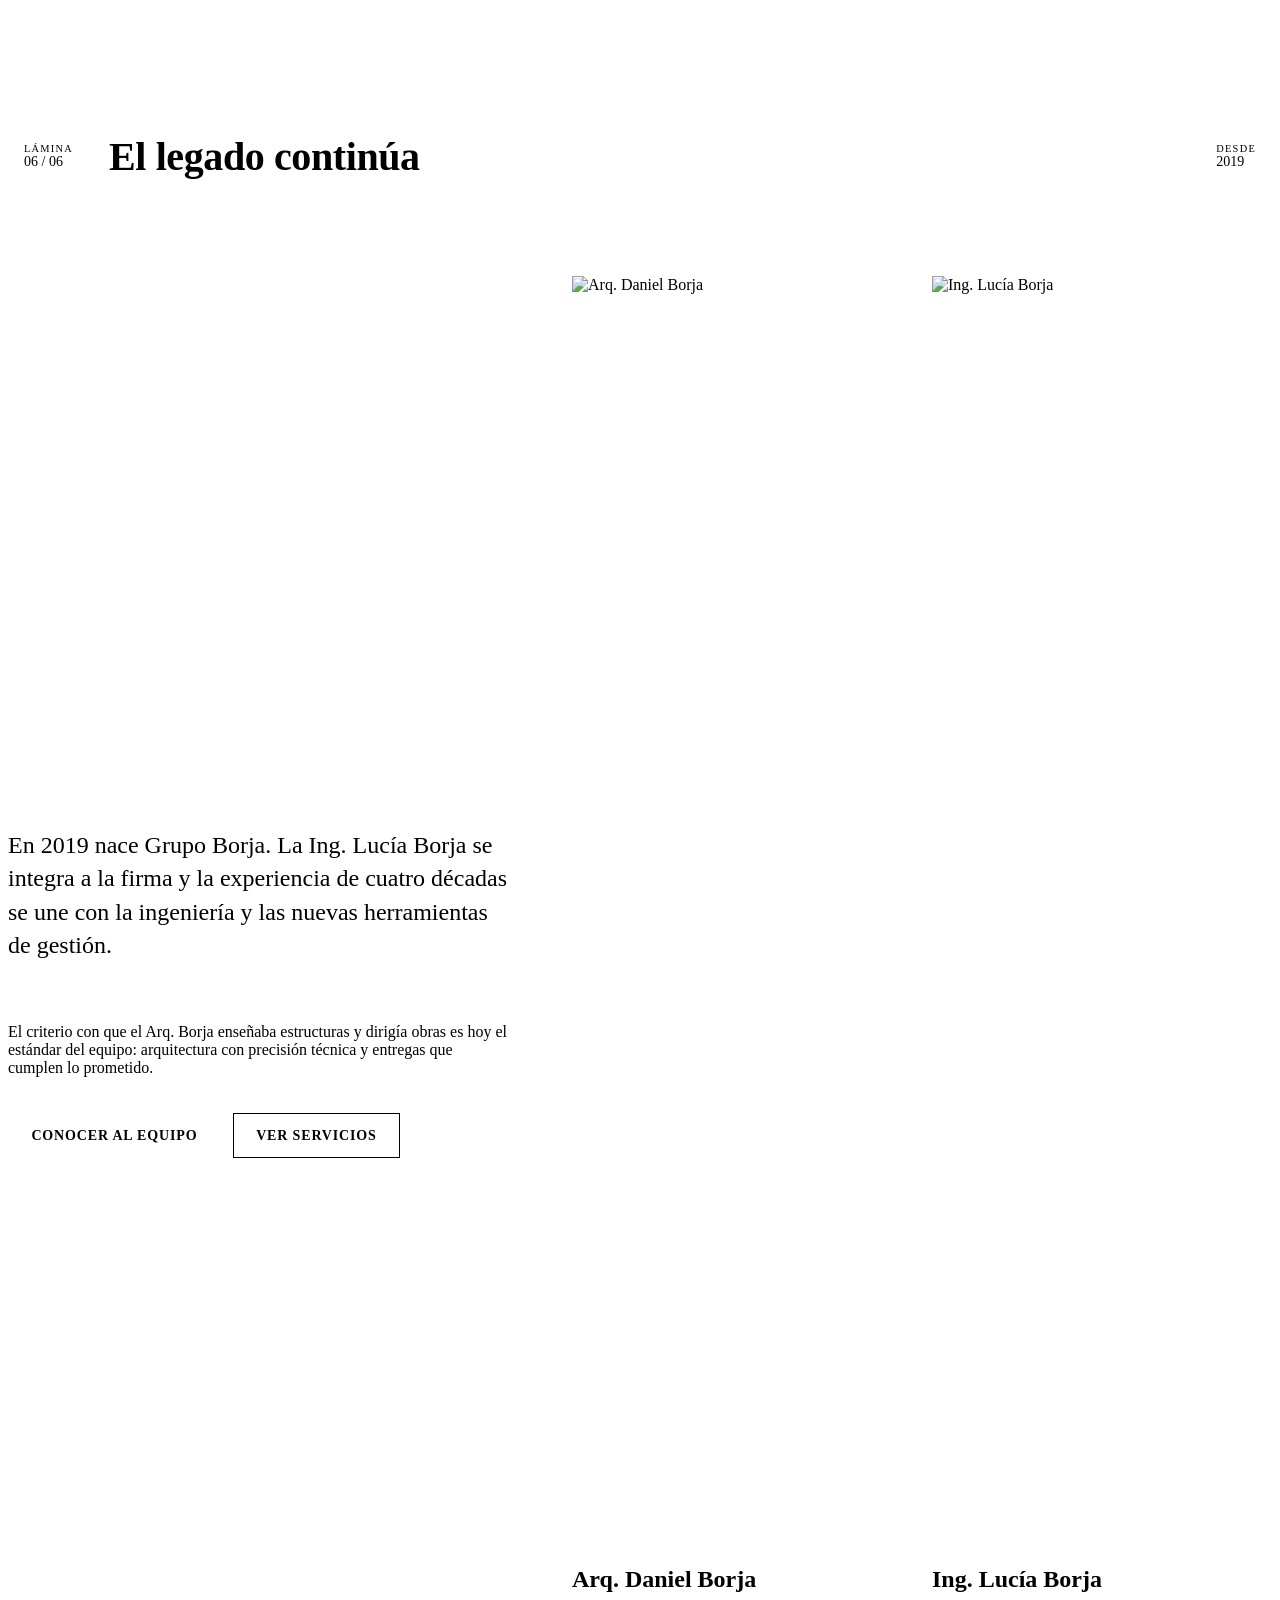
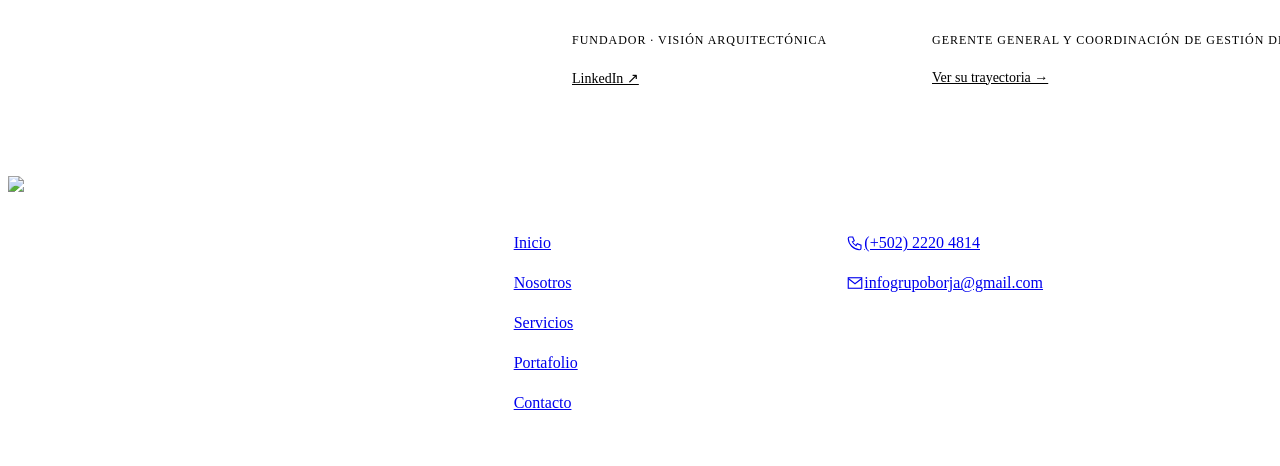
==== commit 59535c66: "Actualiza fotos de Centro Médico, Cardiocare, UNOP, Liceo, Hilton, Villa Maya y Mil Flores - Centro " ====
--- a/codbr.html
+++ b/codbr.html
@@ -369,7 +369,7 @@
             </ol>
 
             <figure class="foto">
-              <img src="assets/img/proyectos/villa-maya/villa-maya-1.webp" width="1200" height="900" loading="lazy"
+              <img src="assets/img/proyectos/villa-maya/villa-maya-codbr.webp" width="1200" height="900" loading="lazy"
                    alt="Hotel Villa Maya en Petén: cabañas de madera entre vegetación tropical">
               <figcaption><span>Hotel Villa Maya · Petén</span><span>Premio Opus 1991</span></figcaption>
             </figure>
--- a/css/componentes.css
+++ b/css/componentes.css
@@ -0,0 +1,1450 @@
+/* =========================================================
+   GRUBORJA — COMPONENTES REUTILIZABLES
+   Botones, header, menú móvil, hero, tarjetas, banda CTA,
+   footer y modal de proyecto.
+   ========================================================= */
+
+
+/* =========================================================
+   1. BOTONES
+   - .btn--primary   → acción principal (morado sólido)
+   - .btn--outline   → acción secundaria sobre fondo oscuro
+   - .btn--ghost     → acción secundaria sobre fondo claro
+   - .btn--invert    → acción principal sobre fondo morado
+   Todos miden mínimo 48px de alto (área táctil cómoda).
+   ========================================================= */
+.btn {
+  display: inline-flex;
+  align-items: center;
+  justify-content: center;
+  gap: var(--space-3);
+  min-height: 52px;
+  padding: 0.85rem 1.75rem;
+  font-size: var(--fs-sm);
+  font-weight: 600;
+  letter-spacing: 0.1em;
+  text-transform: uppercase;
+  line-height: 1.2;
+  text-align: center;
+  border: 1px solid transparent;
+  border-radius: var(--radius);
+  transition: background-color var(--t-fast) var(--ease),
+              color var(--t-fast) var(--ease),
+              border-color var(--t-fast) var(--ease),
+              transform var(--t-fast) var(--ease);
+}
+
+.btn svg {
+  width: 18px;
+  height: 18px;
+  flex-shrink: 0;
+  transition: transform var(--t-fast) var(--ease);
+}
+
+.btn:hover svg {
+  transform: translateX(4px);
+}
+
+.btn:active {
+  transform: translateY(1px);
+}
+
+.btn--primary {
+  background: var(--color-purple);
+  color: var(--color-white);
+}
+
+.btn--primary:hover {
+  background: var(--color-purple-hover);
+}
+
+.btn--outline {
+  border-color: rgba(255, 255, 255, 0.7);
+  color: var(--color-white);
+}
+
+.btn--outline:hover {
+  background: var(--color-white);
+  color: var(--color-navy);
+}
+
+.btn--ghost {
+  border-color: var(--color-purple);
+  color: var(--color-purple);
+}
+
+.btn--ghost:hover {
+  background: var(--color-purple);
+  color: var(--color-white);
+}
+
+.btn--invert {
+  background: var(--color-white);
+  color: var(--color-purple-deep);
+}
+
+.btn--invert:hover {
+  background: var(--color-lilac);
+}
+
+.btn--sm {
+  min-height: 44px;
+  padding: 0.6rem 1.25rem;
+  font-size: var(--fs-xs);
+}
+
+/* Enlace de texto con flecha y subrayado animado */
+.link-arrow {
+  display: inline-flex;
+  align-items: center;
+  gap: var(--space-2);
+  min-height: 44px;
+  font-size: var(--fs-sm);
+  font-weight: 600;
+  letter-spacing: 0.1em;
+  text-transform: uppercase;
+  color: var(--color-purple);
+  background-image: linear-gradient(currentColor, currentColor);
+  background-size: 100% 1px;
+  background-position: 0 calc(100% - 8px);
+  background-repeat: no-repeat;
+  transition: background-size var(--t-med) var(--ease);
+}
+
+.link-arrow svg {
+  width: 18px;
+  height: 18px;
+  transition: transform var(--t-fast) var(--ease);
+}
+
+.link-arrow:hover svg {
+  transform: translateX(4px);
+}
+
+
+/* =========================================================
+   2. HEADER FIJO
+   Siempre visible. Al hacer scroll se compacta (clase
+   .is-scrolled agregada por JS).
+   ========================================================= */
+.site-header {
+  position: fixed;
+  inset: 0 0 auto 0;
+  z-index: 100;
+  height: var(--header-h);
+  background: rgba(255, 255, 255, 0.94);
+  -webkit-backdrop-filter: saturate(160%) blur(12px);
+  backdrop-filter: saturate(160%) blur(12px);
+  border-bottom: 1px solid transparent;
+  transition: height var(--t-med) var(--ease),
+              border-color var(--t-med) var(--ease),
+              box-shadow var(--t-med) var(--ease);
+}
+
+.site-header.is-scrolled {
+  height: var(--header-h-compact);
+  border-bottom-color: var(--color-line);
+  box-shadow: 0 6px 24px -18px rgba(13, 19, 48, 0.5);
+}
+
+.site-header__inner {
+  display: flex;
+  align-items: center;
+  justify-content: space-between;
+  gap: var(--space-5);
+  height: 100%;
+}
+
+.site-header__logo img {
+  height: 34px;
+  width: auto;
+  transition: height var(--t-med) var(--ease);
+}
+
+.site-header.is-scrolled .site-header__logo img {
+  height: 30px;
+}
+
+/* Navegación de escritorio */
+.main-nav {
+  display: flex;
+  align-items: center;
+  gap: var(--space-7);
+}
+
+.main-nav__list {
+  display: flex;
+  gap: var(--space-6);
+}
+
+.main-nav__link {
+  position: relative;
+  display: inline-flex;
+  align-items: center;
+  min-height: 44px;
+  font-size: var(--fs-sm);
+  font-weight: 500;
+  letter-spacing: 0.08em;
+  text-transform: uppercase;
+  color: var(--color-navy);
+  transition: color var(--t-fast) var(--ease);
+}
+
+/* Línea inferior animada; se queda fija en la página activa */
+.main-nav__link::after {
+  content: "";
+  position: absolute;
+  left: 0;
+  right: 0;
+  bottom: 8px;
+  height: 2px;
+  background: var(--color-purple);
+  transform: scaleX(0);
+  transform-origin: left;
+  transition: transform var(--t-med) var(--ease);
+}
+
+.main-nav__link:hover {
+  color: var(--color-purple);
+}
+
+.main-nav__link:hover::after,
+.main-nav__link[aria-current="page"]::after {
+  transform: scaleX(1);
+}
+
+.main-nav__link[aria-current="page"] {
+  color: var(--color-purple);
+  font-weight: 600;
+}
+
+/* Botón hamburguesa (solo móvil/tablet) */
+.menu-toggle {
+  display: none;
+  position: relative;
+  width: 48px;
+  height: 48px;
+  margin-right: -12px;
+}
+
+.menu-toggle__bar {
+  position: absolute;
+  left: 12px;
+  width: 24px;
+  height: 2px;
+  background: var(--color-navy);
+  transition: transform var(--t-med) var(--ease), opacity var(--t-fast);
+}
+
+.menu-toggle__bar:nth-child(1) { top: 16px; }
+.menu-toggle__bar:nth-child(2) { top: 23px; }
+.menu-toggle__bar:nth-child(3) { top: 30px; }
+
+/* Se convierte en "X" cuando el menú está abierto */
+.menu-toggle[aria-expanded="true"] .menu-toggle__bar:nth-child(1) {
+  transform: translateY(7px) rotate(45deg);
+}
+
+.menu-toggle[aria-expanded="true"] .menu-toggle__bar:nth-child(2) {
+  opacity: 0;
+}
+
+.menu-toggle[aria-expanded="true"] .menu-toggle__bar:nth-child(3) {
+  transform: translateY(-7px) rotate(-45deg);
+}
+
+/* ---------- Menú en móvil y tablet (< 900px) ---------- */
+@media (max-width: 899px) {
+  .menu-toggle {
+    display: block;
+  }
+
+  .main-nav {
+    position: fixed;
+    top: var(--header-h);
+    left: 0;
+    right: 0;
+    height: calc(100dvh - var(--header-h));
+    flex-direction: column;
+    align-items: stretch;
+    justify-content: space-between;
+    gap: var(--space-6);
+    padding: var(--space-6) var(--gutter) var(--space-7);
+    background: var(--color-white);
+    border-top: var(--border);
+    /* Oculto por defecto */
+    opacity: 0;
+    visibility: hidden;
+    transform: translateY(-12px);
+    transition: opacity var(--t-med) var(--ease),
+                transform var(--t-med) var(--ease),
+                visibility 0s linear var(--t-med);
+  }
+
+  .site-header.is-scrolled .main-nav {
+    top: var(--header-h-compact);
+    height: calc(100dvh - var(--header-h-compact));
+  }
+
+  .main-nav.is-open {
+    opacity: 1;
+    visibility: visible;
+    transform: none;
+    transition-delay: 0s;
+  }
+
+  .main-nav__list {
+    flex-direction: column;
+    gap: 0;
+  }
+
+  .main-nav__list li {
+    border-bottom: var(--border);
+  }
+
+  .main-nav__link {
+    width: 100%;
+    min-height: 64px;
+    font-size: var(--fs-lg);
+    font-weight: 600;
+    letter-spacing: 0.02em;
+    text-transform: none;
+  }
+
+  .main-nav__link::after {
+    display: none;
+  }
+
+  .main-nav .btn {
+    width: 100%;
+  }
+}
+
+
+/* =========================================================
+   3. HERO (encabezado con foto)
+   El texto va directo sobre un degradado oscuro que garantiza
+   contraste en cualquier foto (mejora UX #1 del análisis).
+   ========================================================= */
+.hero {
+  position: relative;
+  display: flex;
+  align-items: center;
+  min-height: min(88vh, 760px);
+  padding-top: calc(var(--header-h) + var(--space-7));
+  padding-bottom: var(--space-8);
+  color: var(--color-white);
+  overflow: hidden;
+  isolation: isolate;
+}
+
+.hero--short {
+  min-height: min(70vh, 600px);
+}
+
+.hero__media {
+  position: absolute;
+  inset: 0;
+  z-index: -2;
+}
+
+.hero__media img {
+  width: 100%;
+  height: 100%;
+  object-fit: cover;
+  /* Zoom lento de entrada */
+  animation: hero-zoom 14s var(--ease) both;
+}
+
+/* Capa de color: más oscura a la izquierda, donde va el texto */
+.hero::before {
+  content: "";
+  position: absolute;
+  inset: 0;
+  z-index: -1;
+  background:
+    linear-gradient(90deg, rgba(13, 19, 48, 0.92) 0%, rgba(42, 10, 58, 0.78) 45%, rgba(95, 16, 122, 0.35) 100%),
+    linear-gradient(0deg, rgba(13, 19, 48, 0.55) 0%, transparent 40%);
+}
+
+@keyframes hero-zoom {
+  from { transform: scale(1.08); }
+  to   { transform: scale(1); }
+}
+
+.hero__content {
+  max-width: 820px;
+}
+
+/* Etiqueta enmarcada con línea de 1px (constante de marca) */
+.hero__tag {
+  display: inline-block;
+  padding: var(--space-2) var(--space-4);
+  margin-bottom: var(--space-5);
+  border: 1px solid rgba(255, 255, 255, 0.5);
+  font-size: var(--fs-xs);
+  font-weight: 600;
+  letter-spacing: var(--tracking-wide);
+  text-transform: uppercase;
+}
+
+.hero__title {
+  font-size: var(--fs-2xl);
+  font-weight: 800;
+  color: var(--color-white);
+  text-transform: uppercase;
+  letter-spacing: -0.015em;
+  line-height: 1.05;
+}
+
+.hero__title em {
+  font-style: normal;
+  color: var(--color-lilac);
+}
+
+.hero__text {
+  max-width: 620px;
+  margin-top: var(--space-5);
+  font-size: var(--fs-md);
+  color: rgba(255, 255, 255, 0.88);
+}
+
+.hero__actions {
+  display: flex;
+  flex-wrap: wrap;
+  gap: var(--space-4);
+  margin-top: var(--space-6);
+}
+
+/* Indicador "Explora" con línea animada */
+.hero__scroll {
+  position: absolute;
+  left: var(--gutter);
+  bottom: var(--space-5);
+  display: flex;
+  align-items: center;
+  gap: var(--space-3);
+  font-size: var(--fs-xs);
+  letter-spacing: var(--tracking-wide);
+  text-transform: uppercase;
+  color: rgba(255, 255, 255, 0.75);
+}
+
+.hero__scroll-line {
+  position: relative;
+  width: 1px;
+  height: 40px;
+  background: rgba(255, 255, 255, 0.3);
+  overflow: hidden;
+}
+
+.hero__scroll-line::after {
+  content: "";
+  position: absolute;
+  left: 0;
+  top: -40px;
+  width: 1px;
+  height: 40px;
+  background: var(--color-white);
+  animation: scroll-line 2.2s var(--ease) infinite;
+}
+
+@keyframes scroll-line {
+  to { top: 40px; }
+}
+
+@media (max-width: 599px) {
+  .hero__actions .btn {
+    width: 100%;
+  }
+
+  .hero__scroll {
+    display: none;
+  }
+}
+
+
+/* =========================================================
+   4. TARJETA DE PROYECTO
+   Se usa en Inicio (a color) y Portafolio (escala de grises
+   → color al pasar el cursor). Toda la tarjeta es un botón
+   que abre el modal.
+   ========================================================= */
+.project-grid {
+  display: grid;
+  grid-template-columns: repeat(3, 1fr);
+  gap: var(--space-5);
+}
+
+@media (max-width: 1023px) {
+  .project-grid { grid-template-columns: repeat(2, 1fr); }
+}
+
+@media (max-width: 639px) {
+  .project-grid { grid-template-columns: 1fr; }
+}
+
+/* Proyectos destacados (Inicio): en tablet y móvil se desliza en una sola fila */
+.carrusel-nav { display: none; }
+
+@media (max-width: 1023px) {
+  #destacados-grid {
+    display: flex;
+    gap: var(--space-4);
+    overflow-x: auto;
+    scroll-snap-type: x mandatory;
+    scroll-padding-inline: 0;
+    padding-bottom: var(--space-2);
+    scrollbar-width: none;
+    -webkit-overflow-scrolling: touch;
+  }
+  #destacados-grid::-webkit-scrollbar { display: none; }
+  #destacados-grid > li {
+    flex: 0 0 min(82%, 360px);
+    scroll-snap-align: start;
+  }
+  .carrusel-nav {
+    display: flex;
+    justify-content: flex-end;
+    gap: var(--space-2);
+    margin-top: var(--space-4);
+  }
+  .carrusel-nav__btn {
+    display: grid;
+    place-items: center;
+    width: 44px;
+    height: 44px;
+    background: var(--color-white);
+    color: var(--color-purple);
+    border: var(--border);
+    cursor: pointer;
+    transition: background-color var(--t-fast), color var(--t-fast);
+  }
+  .carrusel-nav__btn svg { width: 20px; height: 20px; }
+  .carrusel-nav__btn:hover,
+  .carrusel-nav__btn:focus-visible { background: var(--color-purple); color: var(--color-white); }
+}
+
+.project-card {
+  display: flex;
+  flex-direction: column;
+  width: 100%;
+  height: 100%;
+  text-align: left;
+  background: var(--color-white);
+  border: var(--border);
+  transition: border-color var(--t-med) var(--ease),
+              box-shadow var(--t-med) var(--ease),
+              transform var(--t-med) var(--ease);
+}
+
+.project-card:hover,
+.project-card:focus-visible {
+  border-color: var(--color-purple);
+  box-shadow: var(--shadow-hover);
+  transform: translateY(-4px);
+}
+
+.project-card__media {
+  position: relative;
+  aspect-ratio: 4 / 3;
+  overflow: hidden;
+  background: var(--color-bg-alt);
+}
+
+.project-card__media img {
+  width: 100%;
+  height: 100%;
+  object-fit: cover;
+  transition: transform var(--t-slow) var(--ease), filter var(--t-slow) var(--ease);
+}
+
+.project-card:hover .project-card__media img,
+.project-card:focus-visible .project-card__media img {
+  transform: scale(1.06);
+}
+
+/* --- Variante del portafolio: gris por defecto, color al interactuar --- */
+.project-card--mono .project-card__media img {
+  filter: grayscale(1) contrast(1.05);
+}
+
+.project-card--mono:hover .project-card__media img,
+.project-card--mono:focus-visible .project-card__media img {
+  filter: none;
+}
+
+/* En pantallas táctiles no hay hover: la foto toma color al aparecer
+   en pantalla (JS agrega .is-colored) */
+@media (hover: none) {
+  .project-card--mono.is-colored .project-card__media img {
+    filter: none;
+  }
+}
+
+/* Etiqueta de sector sobre la foto */
+.project-card__tag {
+  position: absolute;
+  top: var(--space-4);
+  left: var(--space-4);
+  padding: 0.3rem 0.65rem;
+  background: var(--color-purple-deep);
+  color: var(--color-white);
+  font-size: 0.6875rem;
+  font-weight: 600;
+  letter-spacing: 0.1em;
+  text-transform: uppercase;
+}
+
+/* Icono "+" que aparece al pasar el cursor */
+.project-card__zoom {
+  position: absolute;
+  right: var(--space-4);
+  bottom: var(--space-4);
+  display: grid;
+  place-items: center;
+  width: 44px;
+  height: 44px;
+  background: var(--color-white);
+  color: var(--color-purple);
+  opacity: 0;
+  transform: translateY(8px);
+  transition: opacity var(--t-med) var(--ease), transform var(--t-med) var(--ease);
+}
+
+.project-card__zoom svg {
+  width: 20px;
+  height: 20px;
+}
+
+.project-card:hover .project-card__zoom,
+.project-card:focus-visible .project-card__zoom {
+  opacity: 1;
+  transform: none;
+}
+
+.project-card__body {
+  display: flex;
+  flex-direction: column;
+  flex: 1;
+  padding: var(--space-5);
+}
+
+.project-card__title {
+  font-size: var(--fs-lg);
+  font-weight: 700;
+}
+
+.project-card__meta {
+  display: flex;
+  flex-wrap: wrap;
+  gap: var(--space-2) var(--space-5);
+  margin-top: var(--space-3);
+  font-size: var(--fs-xs);
+  font-weight: 500;
+  letter-spacing: 0.08em;
+  text-transform: uppercase;
+  color: var(--color-text-soft);
+}
+
+.project-card__meta span {
+  display: inline-flex;
+  align-items: center;
+  gap: 0.4rem;
+}
+
+.project-card__meta svg {
+  width: 14px;
+  height: 14px;
+  flex-shrink: 0;
+}
+
+.project-card__desc {
+  margin-top: var(--space-4);
+  font-size: var(--fs-sm);
+  color: var(--color-text);
+}
+
+.project-card__cta {
+  display: inline-flex;
+  align-items: center;
+  gap: var(--space-2);
+  margin-top: auto;
+  padding-top: var(--space-5);
+  font-size: var(--fs-sm);
+  font-weight: 600;
+  color: var(--color-purple);
+}
+
+.project-card__cta svg {
+  width: 18px;
+  height: 18px;
+  transition: transform var(--t-fast) var(--ease);
+}
+
+.project-card:hover .project-card__cta svg {
+  transform: translateX(4px);
+}
+
+
+/* =========================================================
+   5. BANDA CTA (llamada a la acción final)
+   ========================================================= */
+.cta-band {
+  position: relative;
+  padding-block: var(--section-y);
+  background: var(--color-purple-deep);
+  color: var(--color-white);
+  text-align: center;
+  overflow: hidden;
+  isolation: isolate;
+}
+
+/* Detalle gráfico: anillos lineales inspirados en el isotipo */
+.cta-band::before,
+.cta-band::after {
+  content: "";
+  position: absolute;
+  z-index: -1;
+  border: 1px solid rgba(226, 198, 240, 0.18);
+  border-radius: 50%;
+}
+
+.cta-band::before {
+  width: 520px;
+  height: 520px;
+  right: -160px;
+  top: -220px;
+}
+
+.cta-band::after {
+  width: 260px;
+  height: 260px;
+  left: -90px;
+  bottom: -120px;
+}
+
+.cta-band__title {
+  max-width: 820px;
+  margin-inline: auto;
+  font-size: var(--fs-xl);
+  font-weight: 800;
+  color: var(--color-white);
+  text-transform: uppercase;
+}
+
+.cta-band__text {
+  max-width: 620px;
+  margin: var(--space-4) auto 0;
+  color: rgba(255, 255, 255, 0.75);
+  font-size: var(--fs-md);
+}
+
+.cta-band__actions {
+  display: flex;
+  flex-wrap: wrap;
+  justify-content: center;
+  gap: var(--space-4);
+  margin-top: var(--space-6);
+}
+
+
+/* =========================================================
+   6. FOOTER
+   ========================================================= */
+.site-footer {
+  background: var(--color-navy);
+  color: rgba(255, 255, 255, 0.7);
+  font-size: var(--fs-sm);
+}
+
+.site-footer__grid {
+  display: grid;
+  grid-template-columns: 1.4fr 1fr 1.4fr;
+  gap: var(--space-7);
+  padding-block: var(--space-8);
+}
+
+@media (max-width: 899px) {
+  .site-footer__grid {
+    grid-template-columns: 1fr 1fr;
+  }
+
+  .site-footer__brand {
+    grid-column: 1 / -1;
+  }
+}
+
+@media (max-width: 559px) {
+  .site-footer__grid {
+    grid-template-columns: 1fr;
+    gap: var(--space-6);
+  }
+}
+
+.site-footer__logo {
+  height: 40px;
+  width: auto;
+  margin-bottom: var(--space-5);
+}
+
+.site-footer__brand p {
+  max-width: 340px;
+}
+
+.site-footer__title {
+  margin-bottom: var(--space-4);
+  font-size: var(--fs-xs);
+  font-weight: 600;
+  letter-spacing: var(--tracking-wide);
+  text-transform: uppercase;
+  color: var(--color-white);
+}
+
+.site-footer__list li + li {
+  margin-top: var(--space-1);
+}
+
+.site-footer__list a {
+  display: inline-flex;
+  align-items: center;
+  gap: var(--space-3);
+  min-height: 40px;
+  transition: color var(--t-fast) var(--ease);
+}
+
+.site-footer__list a:hover {
+  color: var(--color-white);
+}
+
+.site-footer__list svg {
+  width: 18px;
+  height: 18px;
+  flex-shrink: 0;
+  color: var(--color-lilac);
+}
+
+.site-footer__address {
+  display: flex;
+  gap: var(--space-3);
+  font-style: normal;
+  margin-top: var(--space-2);
+}
+
+.site-footer__address svg {
+  width: 18px;
+  height: 18px;
+  flex-shrink: 0;
+  margin-top: 3px;
+  color: var(--color-lilac);
+}
+
+.site-footer__bottom {
+  padding-block: var(--space-5);
+  border-top: 1px solid rgba(255, 255, 255, 0.12);
+  font-size: var(--fs-xs);
+  letter-spacing: 0.08em;
+  text-transform: uppercase;
+  text-align: center;
+  color: rgba(255, 255, 255, 0.5);
+}
+
+
+/* =========================================================
+   7. MODAL DE PROYECTO (galería + ficha técnica)
+   Usa el elemento nativo <dialog>: maneja el foco y la
+   tecla Esc de forma accesible.
+   ========================================================= */
+.project-modal {
+  width: min(1400px, 100% - 3rem);
+  height: min(900px, 100dvh - 3rem);
+  max-width: none;
+  max-height: none;
+  padding: 0;
+  border: 0;
+  background: var(--color-white);
+  color: var(--color-text);
+  overflow: hidden;
+}
+
+.project-modal::backdrop {
+  background: rgba(13, 19, 48, 0.82);
+  -webkit-backdrop-filter: blur(4px);
+  backdrop-filter: blur(4px);
+}
+
+.project-modal[open] {
+  display: grid;
+  grid-template-columns: minmax(0, 1.55fr) minmax(380px, 1fr);
+  grid-template-rows: minmax(0, 1fr);
+  animation: modal-in var(--t-med) var(--ease);
+}
+
+@keyframes modal-in {
+  from { opacity: 0; transform: translateY(20px) scale(0.98); }
+  to   { opacity: 1; transform: none; }
+}
+
+.project-modal__close {
+  position: absolute;
+  top: var(--space-3);
+  right: var(--space-3);
+  z-index: 3;
+  display: grid;
+  place-items: center;
+  width: 48px;
+  height: 48px;
+  background: var(--color-white);
+  border: var(--border);
+  color: var(--color-navy);
+  transition: background-color var(--t-fast), color var(--t-fast);
+}
+
+.project-modal__close:hover {
+  background: var(--color-purple);
+  border-color: var(--color-purple);
+  color: var(--color-white);
+}
+
+.project-modal__close svg {
+  width: 22px;
+  height: 22px;
+}
+
+/* ----- Galería ----- */
+.gallery {
+  display: flex;
+  flex-direction: column;
+  min-width: 0;
+  background: var(--color-navy);
+}
+
+.gallery__stage {
+  position: relative;
+  flex: 1;
+  min-height: 0;
+  overflow: hidden;
+  isolation: isolate;
+}
+
+/* Fondo difuminado con la misma foto: rellena los bordes sin recortar la imagen */
+.gallery__stage::before {
+  content: "";
+  position: absolute;
+  inset: -40px;
+  z-index: -1;
+  background: var(--gallery-bg, none) center / cover no-repeat;
+  filter: blur(28px) brightness(0.45);
+}
+
+.gallery__img {
+  width: 100%;
+  height: 100%;
+  object-fit: contain; /* la foto se ve completa */
+  animation: fade-in var(--t-med) var(--ease);
+}
+
+@keyframes fade-in {
+  from { opacity: 0; }
+  to   { opacity: 1; }
+}
+
+.gallery__nav {
+  position: absolute;
+  top: 50%;
+  display: grid;
+  place-items: center;
+  width: 48px;
+  height: 48px;
+  margin-top: -24px;
+  background: rgba(255, 255, 255, 0.92);
+  color: var(--color-navy);
+  transition: background-color var(--t-fast), color var(--t-fast);
+}
+
+.gallery__nav:hover {
+  background: var(--color-purple);
+  color: var(--color-white);
+}
+
+.gallery__nav svg {
+  width: 22px;
+  height: 22px;
+}
+
+.gallery__nav--prev { left: var(--space-3); }
+.gallery__nav--next { right: var(--space-3); }
+
+.gallery__counter {
+  position: absolute;
+  left: var(--space-3);
+  bottom: var(--space-3);
+  padding: 0.25rem 0.6rem;
+  background: rgba(13, 19, 48, 0.8);
+  color: var(--color-white);
+  font-size: var(--fs-xs);
+  letter-spacing: 0.1em;
+}
+
+.gallery__credit {
+  position: absolute;
+  right: var(--space-3);
+  bottom: var(--space-3);
+  font-size: 0.6875rem;
+  color: rgba(255, 255, 255, 0.85);
+  text-shadow: 0 1px 3px rgba(0, 0, 0, 0.6);
+}
+
+.gallery__thumbs {
+  display: flex;
+  gap: var(--space-2);
+  justify-content: safe center;
+  padding: var(--space-3);
+  overflow-x: auto;
+  scrollbar-width: thin;
+}
+
+.gallery__thumb {
+  flex: 0 0 76px;
+  height: 56px;
+  opacity: 0.5;
+  border: 2px solid transparent;
+  transition: opacity var(--t-fast), border-color var(--t-fast);
+}
+
+.gallery__thumb img {
+  width: 100%;
+  height: 100%;
+  object-fit: cover;
+}
+
+.gallery__thumb:hover {
+  opacity: 0.85;
+}
+
+.gallery__thumb[aria-current="true"] {
+  opacity: 1;
+  border-color: var(--color-lilac);
+}
+
+/* ----- Ficha técnica ----- */
+.spec {
+  min-height: 0;
+  padding: var(--space-7) var(--space-6) var(--space-6);
+  overflow-y: auto;
+  overscroll-behavior: contain;
+  scrollbar-width: thin;
+}
+
+.spec__sector {
+  font-size: var(--fs-xs);
+  font-weight: 600;
+  letter-spacing: var(--tracking-wide);
+  text-transform: uppercase;
+  color: var(--color-purple);
+}
+
+.spec__title {
+  margin-top: var(--space-2);
+  padding-right: var(--space-7);
+  font-size: var(--fs-xl);
+}
+
+.spec__subtitle {
+  margin-top: var(--space-2);
+  color: var(--color-text-soft);
+}
+
+.spec__desc {
+  margin-top: var(--space-5);
+  font-size: var(--fs-sm);
+}
+
+.spec__table {
+  margin-top: var(--space-5);
+  border-top: var(--border);
+}
+
+.spec__row {
+  display: grid;
+  grid-template-columns: 120px 1fr;
+  gap: var(--space-4);
+  padding-block: var(--space-3);
+  border-bottom: var(--border);
+  font-size: var(--fs-sm);
+}
+
+.spec__row dt {
+  font-size: var(--fs-xs);
+  font-weight: 600;
+  letter-spacing: 0.1em;
+  text-transform: uppercase;
+  color: var(--color-text-soft);
+  padding-top: 2px;
+}
+
+.spec__row dd {
+  margin: 0;
+  color: var(--color-navy);
+  font-weight: 500;
+}
+
+.spec__row ul {
+  margin: 0;
+  padding-left: 1.1em;
+}
+
+.spec__actions {
+  margin-top: var(--space-6);
+}
+
+.spec__actions .btn {
+  width: 100%;
+}
+
+/* Modal en tablet y móvil: una sola columna con scroll */
+@media (max-width: 899px) {
+  .project-modal {
+    height: auto;
+    max-height: calc(100dvh - 2rem);
+  }
+
+  .project-modal[open] {
+    display: block;
+    overflow-y: auto;
+  }
+
+  .gallery__stage {
+    flex: none;
+    aspect-ratio: 4 / 3;
+  }
+
+  .spec {
+    padding: var(--space-6) var(--space-5);
+    overflow: visible;
+  }
+
+  .spec__title {
+    padding-right: 0;
+  }
+
+  /* El botón de cerrar se queda visible mientras se hace scroll */
+  .project-modal__close {
+    position: sticky;
+    top: var(--space-3);
+    right: auto;
+    margin: var(--space-3) var(--space-3) -60px auto;
+  }
+}
+
+@media (max-width: 559px) {
+  .project-modal {
+    width: 100%;
+    max-width: 100%;
+    max-height: 100dvh;
+    height: 100dvh;
+    margin: 0;
+  }
+
+  .spec__row {
+    grid-template-columns: 1fr;
+    gap: var(--space-1);
+  }
+}
+
+/* =========================================================
+   FICHA TÉCNICA DEL MODAL · RESUMEN DE SECTOR · TARJETAS
+   (agregado para la sección automotriz / Grupo Los Tres)
+   ========================================================= */
+
+/* ----- Tarjeta: cliente y período sobre el título ----- */
+.project-card__kicker {
+  display: flex;
+  flex-wrap: wrap;
+  gap: var(--space-1) var(--space-3);
+  margin-bottom: var(--space-1);
+  font-size: var(--fs-xs);
+  font-weight: 600;
+  letter-spacing: 0.08em;
+  text-transform: uppercase;
+  color: var(--color-purple);
+}
+
+.project-card__kicker span + span {
+  color: var(--color-text-soft);
+}
+
+/* Imagen genérica: no se pasa a gris */
+.project-card__media--generic img {
+  filter: none !important;
+}
+
+/* ----- Encabezados de bloque ----- */
+.spec__heading {
+  margin-top: var(--space-6);
+  margin-bottom: var(--space-3);
+  font-size: var(--fs-xs);
+  font-weight: 600;
+  letter-spacing: var(--tracking-wide);
+  text-transform: uppercase;
+  color: var(--color-text-soft);
+}
+
+.spec__block[hidden] {
+  display: none;
+}
+
+/* ----- Datos clave en cuadrícula ----- */
+.spec__grid {
+  display: grid;
+  grid-template-columns: repeat(2, minmax(0, 1fr));
+  margin: 0;
+  border-top: var(--border);
+  border-left: var(--border);
+}
+
+.spec__cell {
+  padding: var(--space-3) var(--space-4);
+  border-right: var(--border);
+  border-bottom: var(--border);
+}
+
+.spec__cell:first-child {
+  grid-column: 1 / -1; /* Ubicación ocupa todo el ancho */
+}
+
+.spec__cell dt {
+  font-size: 0.7rem;
+  font-weight: 600;
+  letter-spacing: 0.1em;
+  text-transform: uppercase;
+  color: var(--color-text-soft);
+}
+
+.spec__cell dd {
+  margin: var(--space-1) 0 0;
+  font-size: var(--fs-sm);
+  font-weight: 500;
+  color: var(--color-navy);
+}
+
+/* ----- Listas ----- */
+.spec__list {
+  margin: 0;
+  padding-left: 1.1em;
+  font-size: var(--fs-sm);
+  color: var(--color-text);
+}
+
+.spec__list li + li {
+  margin-top: var(--space-1);
+}
+
+.spec__list li::marker {
+  color: var(--color-purple);
+}
+
+/* ----- Acción profesional (etiquetas) ----- */
+.spec__chips {
+  display: flex;
+  flex-wrap: wrap;
+  gap: var(--space-2);
+  margin: 0;
+  padding: 0;
+  list-style: none;
+}
+
+.spec__chip {
+  padding: 0.35em 0.8em;
+  border: 1px solid var(--color-lilac);
+  background: var(--color-lilac-soft);
+  color: var(--color-purple);
+  font-size: var(--fs-xs);
+  font-weight: 600;
+}
+
+/* ----- Equipo de proyecto ----- */
+.spec__team {
+  margin: 0;
+  border-top: var(--border);
+}
+
+.spec__team-row {
+  display: grid;
+  grid-template-columns: 11rem 1fr;
+  gap: var(--space-4);
+  padding-block: var(--space-2);
+  border-bottom: var(--border);
+  font-size: var(--fs-sm);
+}
+
+.spec__team-row dt {
+  color: var(--color-text-soft);
+}
+
+.spec__team-row dd {
+  margin: 0;
+  color: var(--color-navy);
+  font-weight: 500;
+}
+
+.spec__desc {
+  margin-top: 0;
+}
+
+/* ----- Anterior / Siguiente ----- */
+.spec__pager {
+  display: grid;
+  grid-template-columns: 1fr auto 1fr;
+  align-items: center;
+  gap: var(--space-3);
+  margin-top: var(--space-6);
+  padding-top: var(--space-4);
+  border-top: var(--border);
+}
+
+.spec__pager[hidden] {
+  display: none;
+}
+
+.spec__pager-btn {
+  display: flex;
+  align-items: center;
+  gap: var(--space-2);
+  min-width: 0;
+  padding: var(--space-2);
+  border: 0;
+  background: none;
+  color: var(--color-navy);
+  font: inherit;
+  text-align: left;
+  cursor: pointer;
+}
+
+.spec__pager-btn--next {
+  justify-content: flex-end;
+  text-align: right;
+}
+
+.spec__pager-btn:hover strong {
+  color: var(--color-purple);
+}
+
+.spec__pager-btn svg {
+  flex: none;
+  width: 20px;
+  height: 20px;
+}
+
+.spec__pager-btn span {
+  display: flex;
+  flex-direction: column;
+  min-width: 0;
+}
+
+.spec__pager-btn small {
+  font-size: 0.7rem;
+  letter-spacing: 0.1em;
+  text-transform: uppercase;
+  color: var(--color-text-soft);
+}
+
+.spec__pager-btn strong {
+  overflow: hidden;
+  font-size: var(--fs-sm);
+  font-weight: 600;
+  white-space: nowrap;
+  text-overflow: ellipsis;
+}
+
+.spec__pager-count {
+  font-size: var(--fs-xs);
+  color: var(--color-text-soft);
+}
+
+/* ----- Resumen de sector (sobre la cuadrícula) ----- */
+.sector-summary {
+  display: grid;
+  grid-template-columns: 1.3fr 1fr;
+  gap: var(--space-6);
+  margin-bottom: var(--space-6);
+  padding: var(--space-6);
+  background: var(--color-purple-deep);
+  color: var(--color-white);
+}
+
+.sector-summary[hidden] {
+  display: none;
+}
+
+.sector-summary__eyebrow {
+  font-size: var(--fs-xs);
+  font-weight: 600;
+  letter-spacing: var(--tracking-wide);
+  text-transform: uppercase;
+  color: var(--color-lilac);
+}
+
+.sector-summary__title {
+  margin-top: var(--space-2);
+  font-size: var(--fs-xl);
+  color: var(--color-white);
+}
+
+.sector-summary__text {
+  margin-top: var(--space-3);
+  font-size: var(--fs-sm);
+  color: rgba(255, 255, 255, 0.8);
+}
+
+.sector-summary__data {
+  display: grid;
+  gap: var(--space-3);
+  margin: 0;
+  align-content: center;
+}
+
+.sector-summary__data div {
+  padding-bottom: var(--space-3);
+  border-bottom: 1px solid rgba(255, 255, 255, 0.15);
+}
+
+.sector-summary__data dt {
+  font-size: 0.7rem;
+  letter-spacing: 0.1em;
+  text-transform: uppercase;
+  color: var(--color-lilac);
+}
+
+.sector-summary__data dd {
+  margin: var(--space-1) 0 0;
+  font-weight: 600;
+}
+
+@media (max-width: 899px) {
+  .sector-summary {
+    grid-template-columns: 1fr;
+    padding: var(--space-5);
+  }
+}
+
+@media (max-width: 559px) {
+  .spec__grid {
+    grid-template-columns: 1fr;
+  }
+
+  .spec__team-row {
+    grid-template-columns: 1fr;
+    gap: 0;
+  }
+
+  .spec__pager-btn strong {
+    display: none;
+  }
+}
+
+/* Con una sola foto se ocultan flechas y miniaturas */
+.gallery__nav[hidden],
+.gallery__thumbs[hidden] {
+  display: none;
+}
